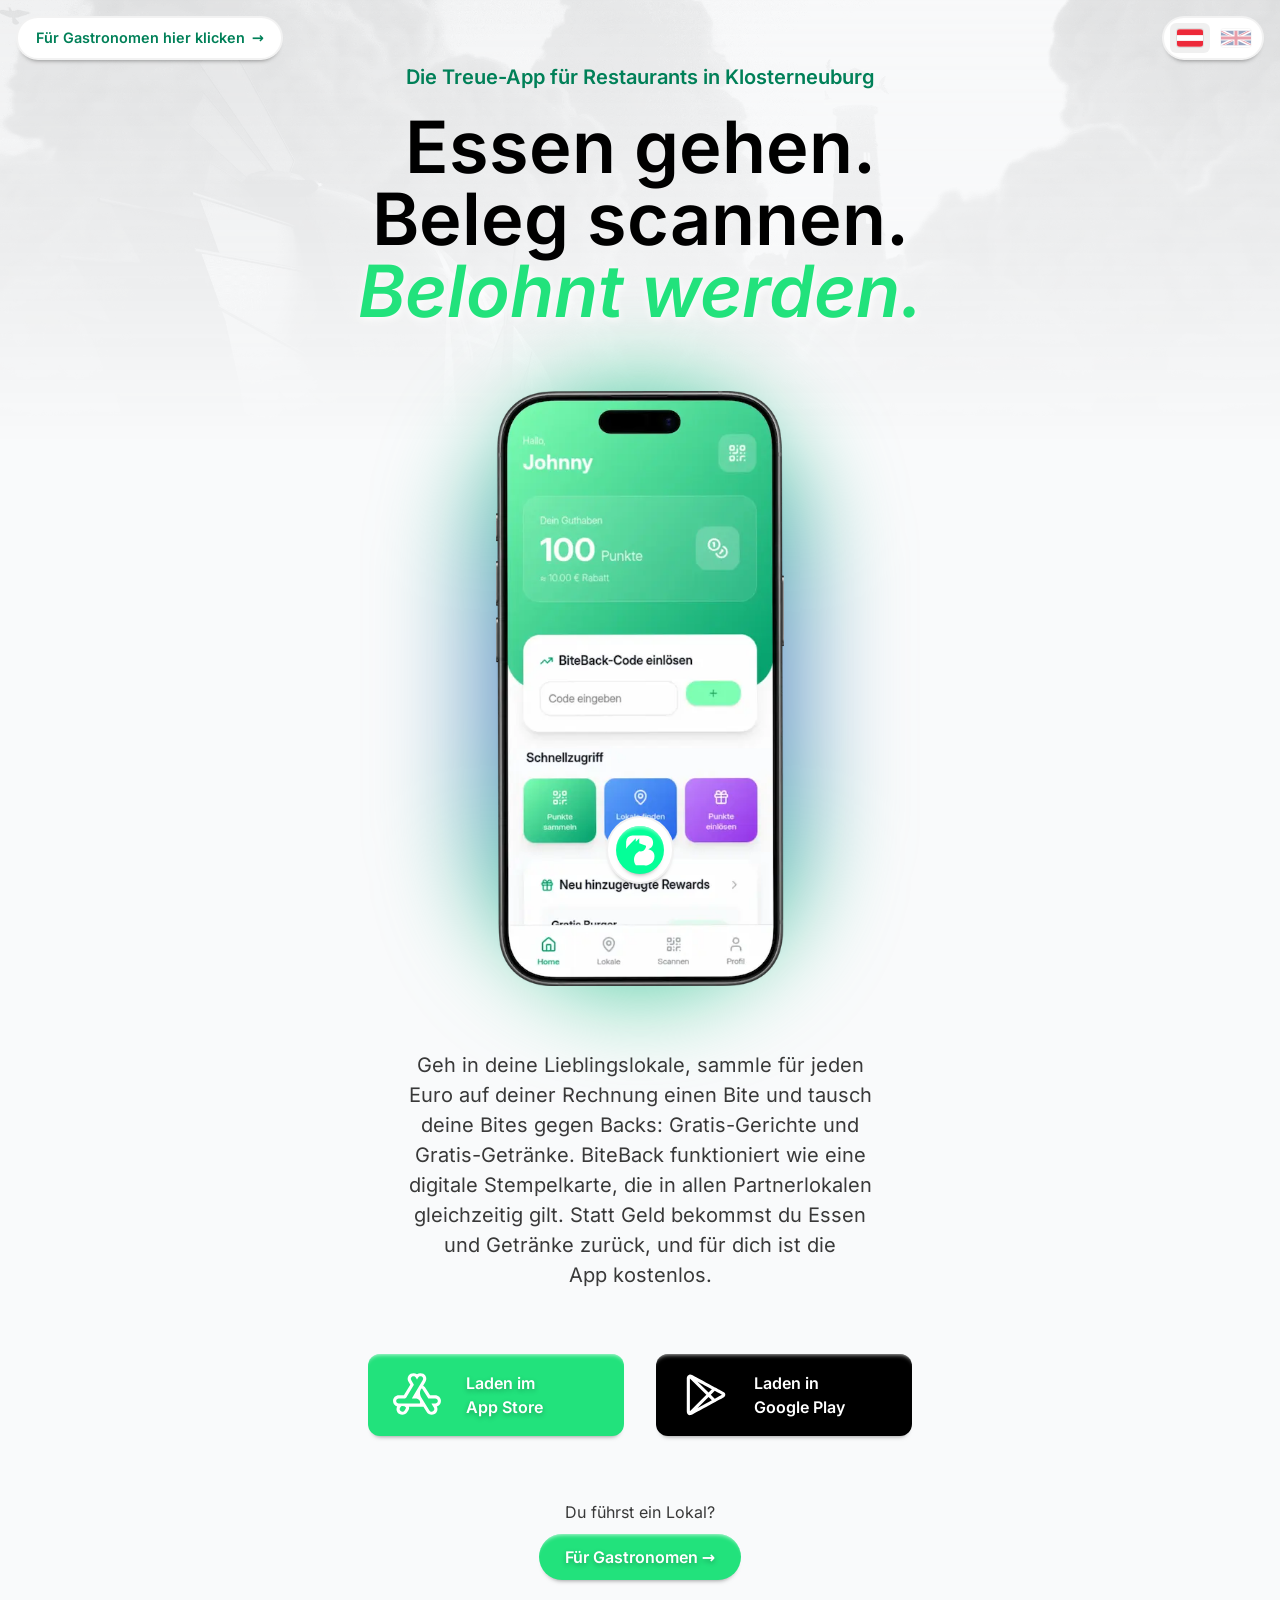
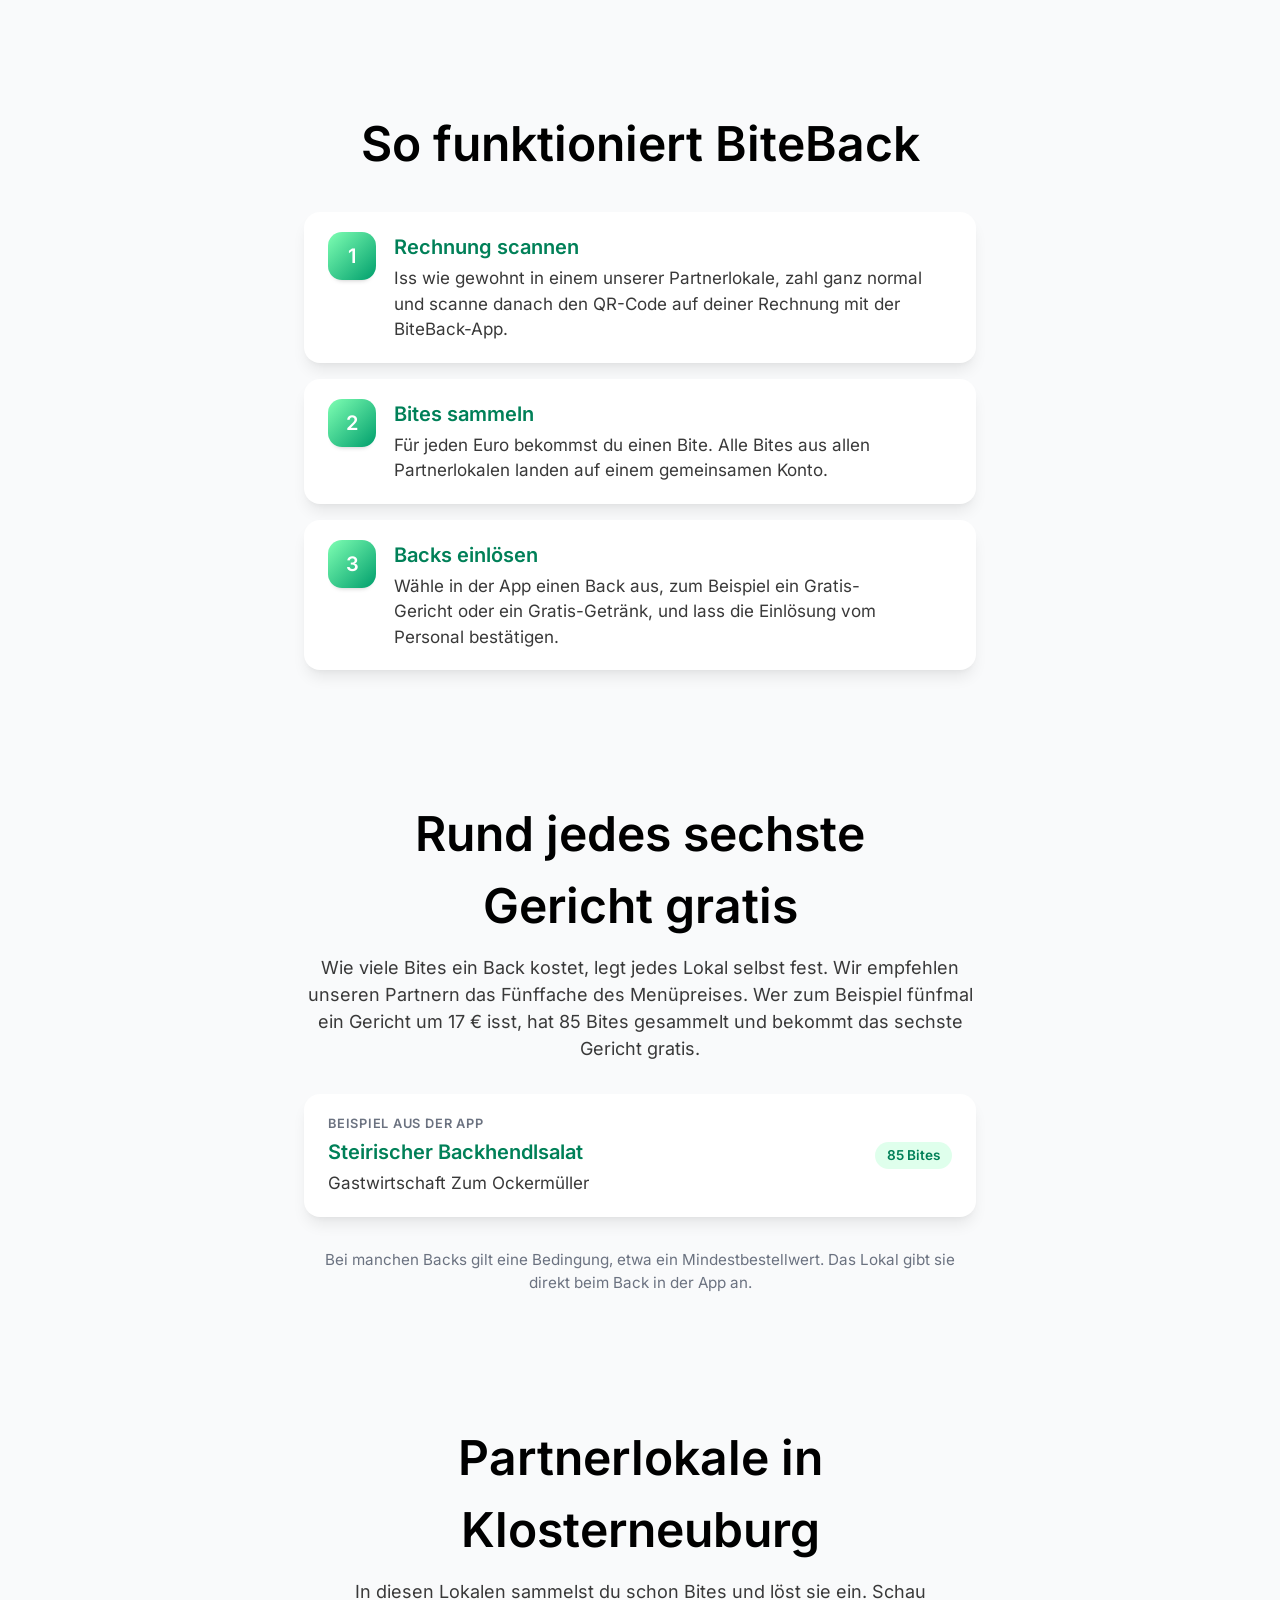
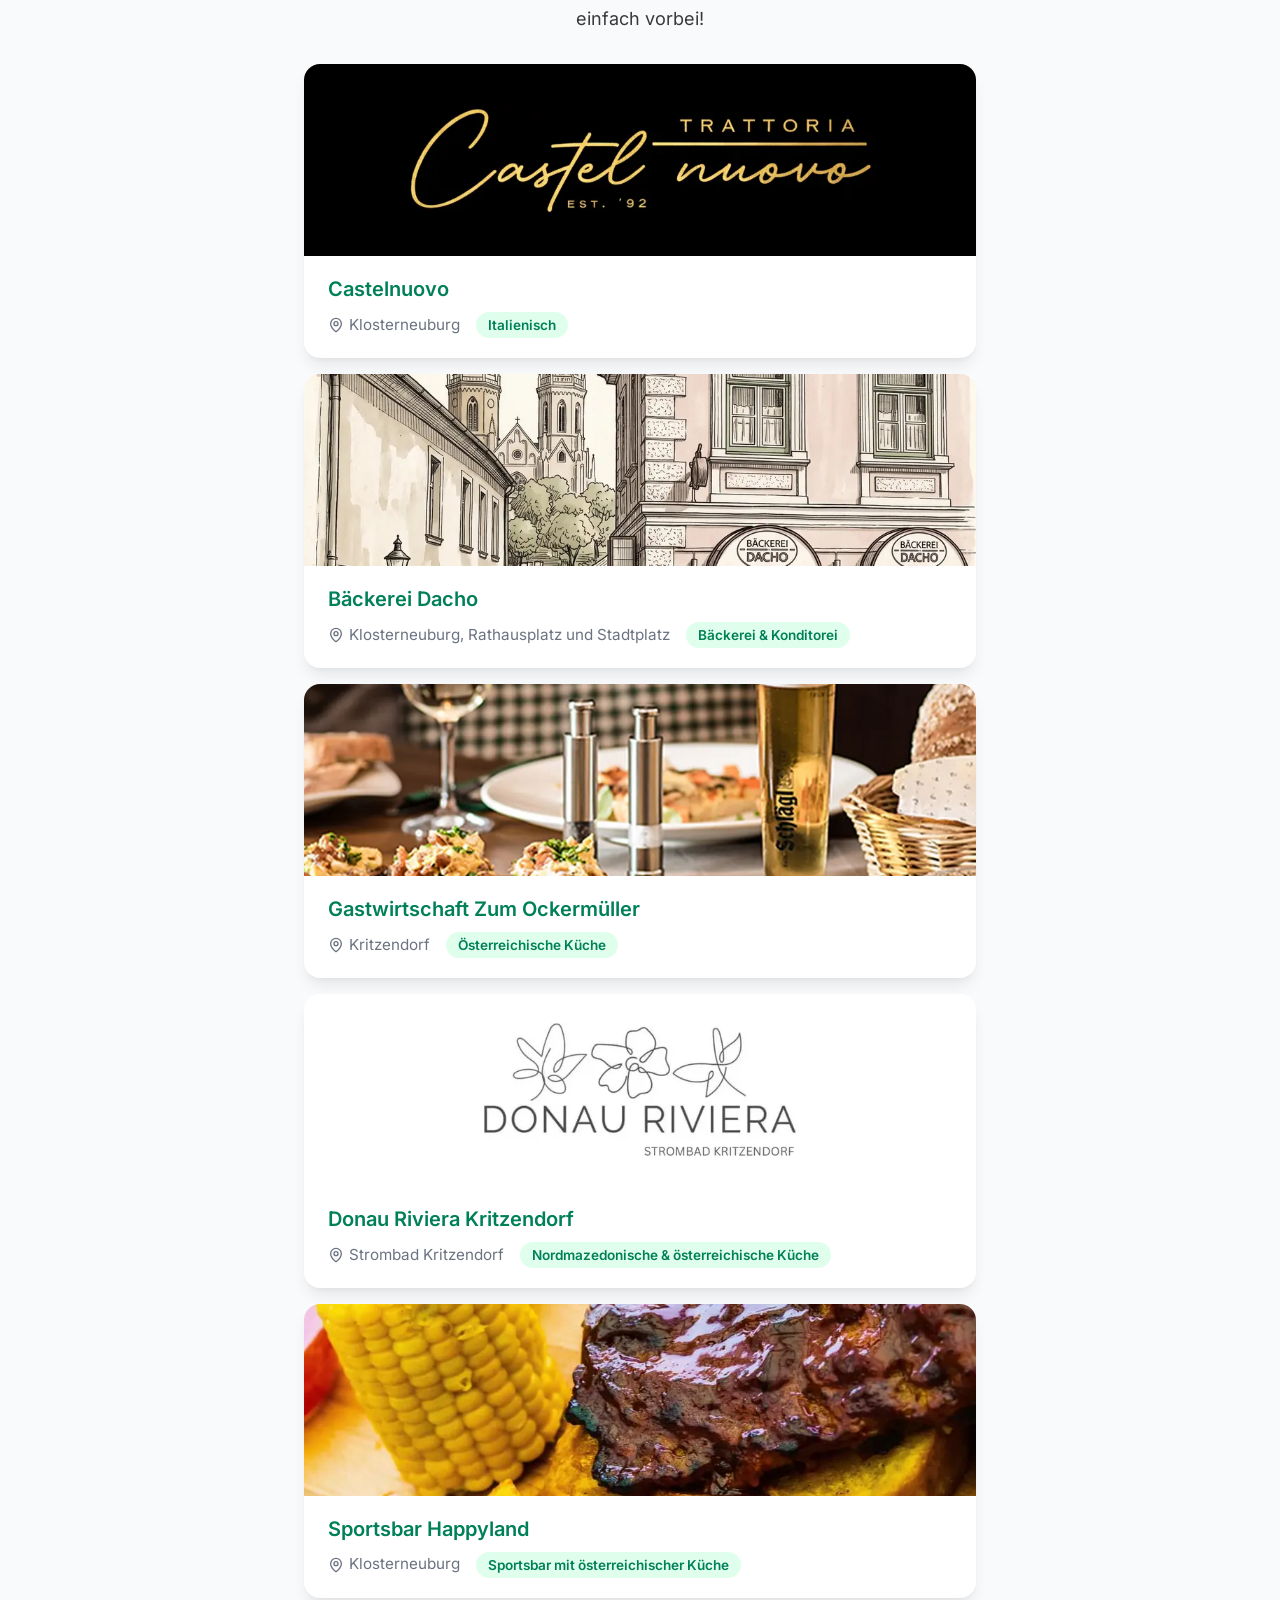
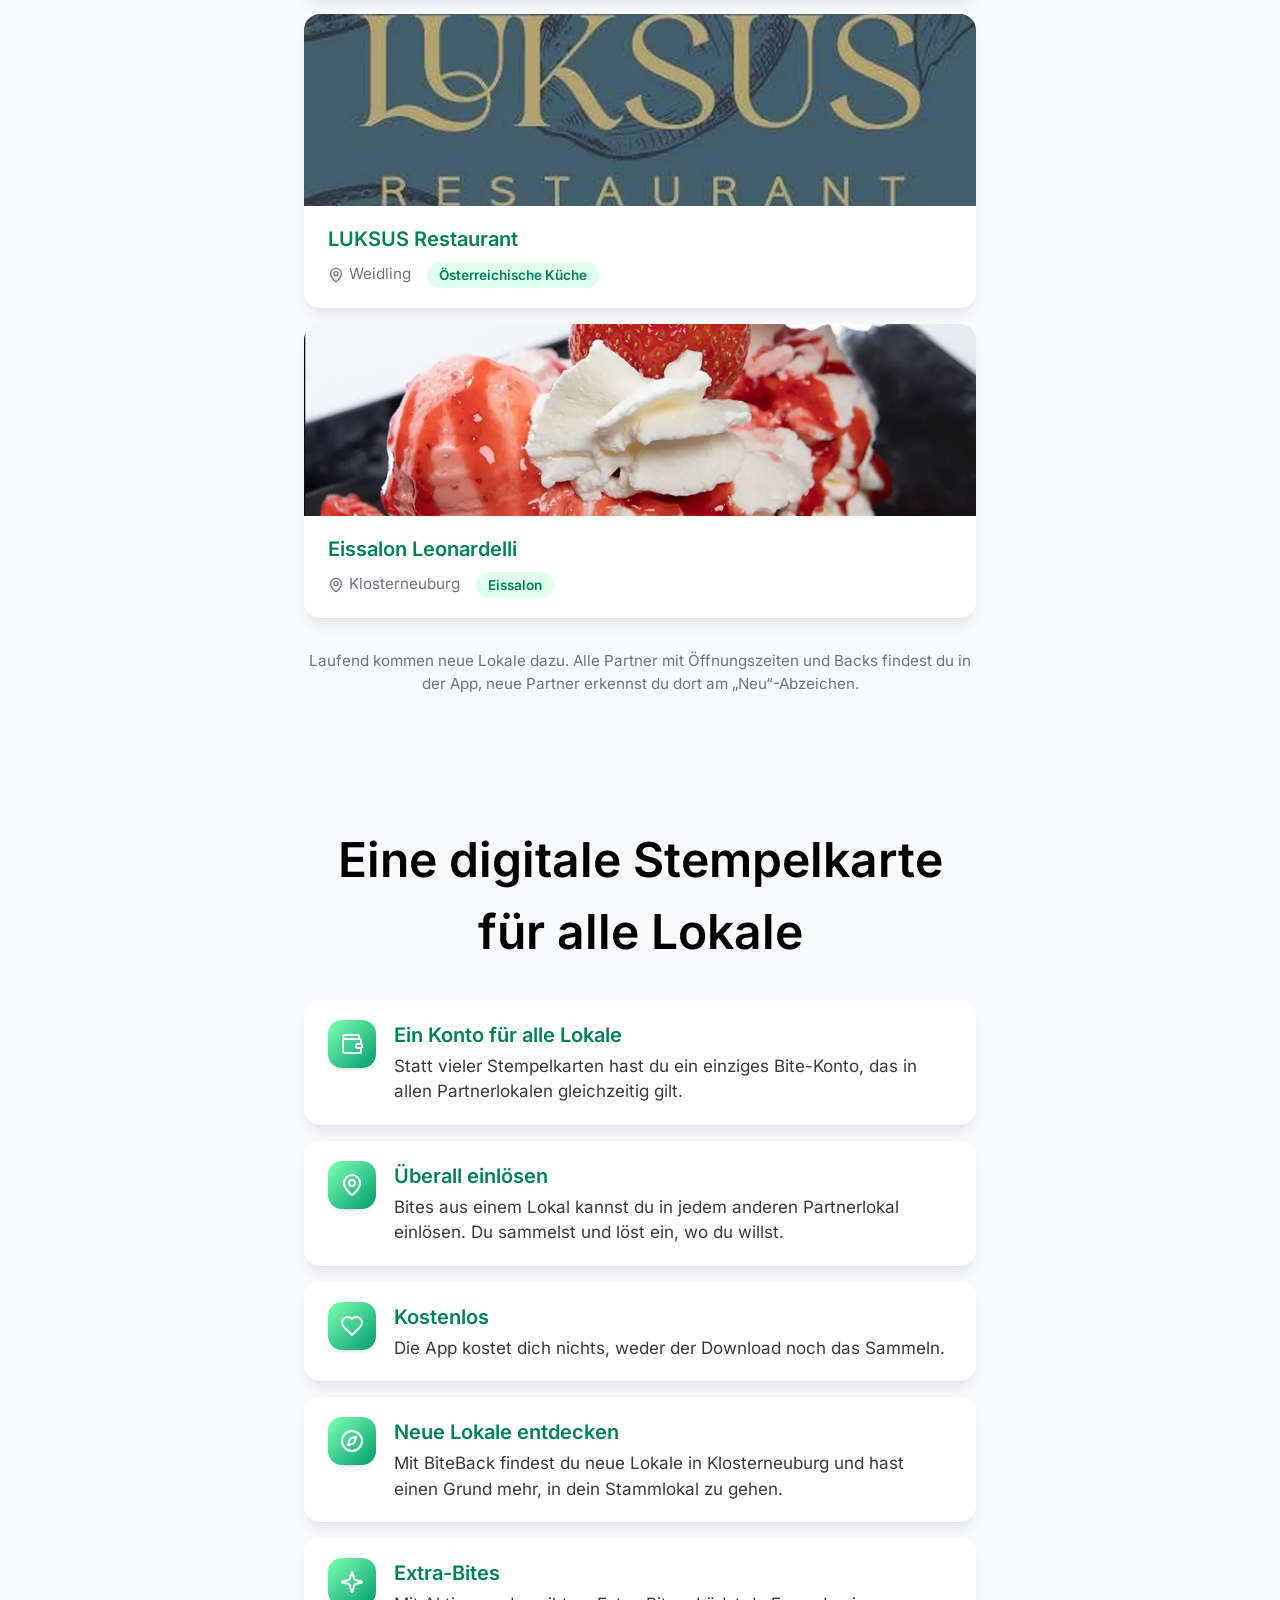
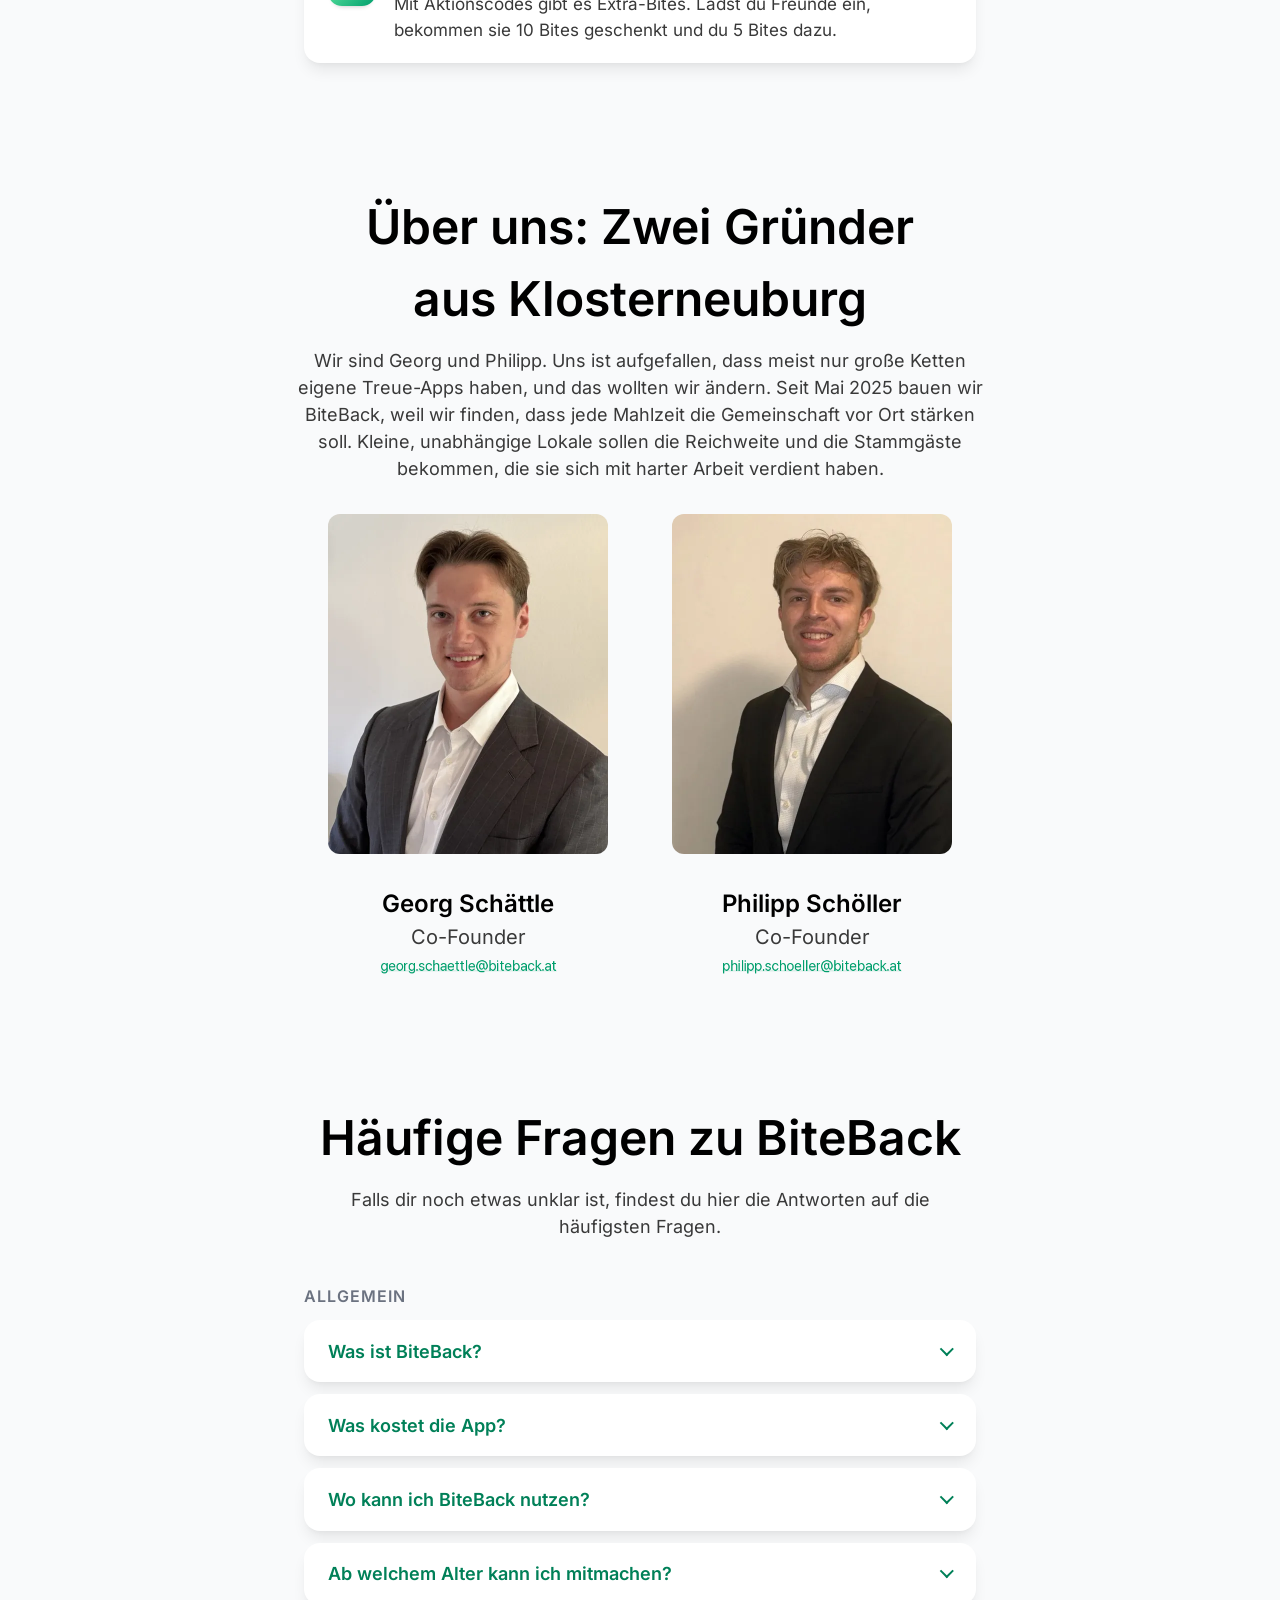
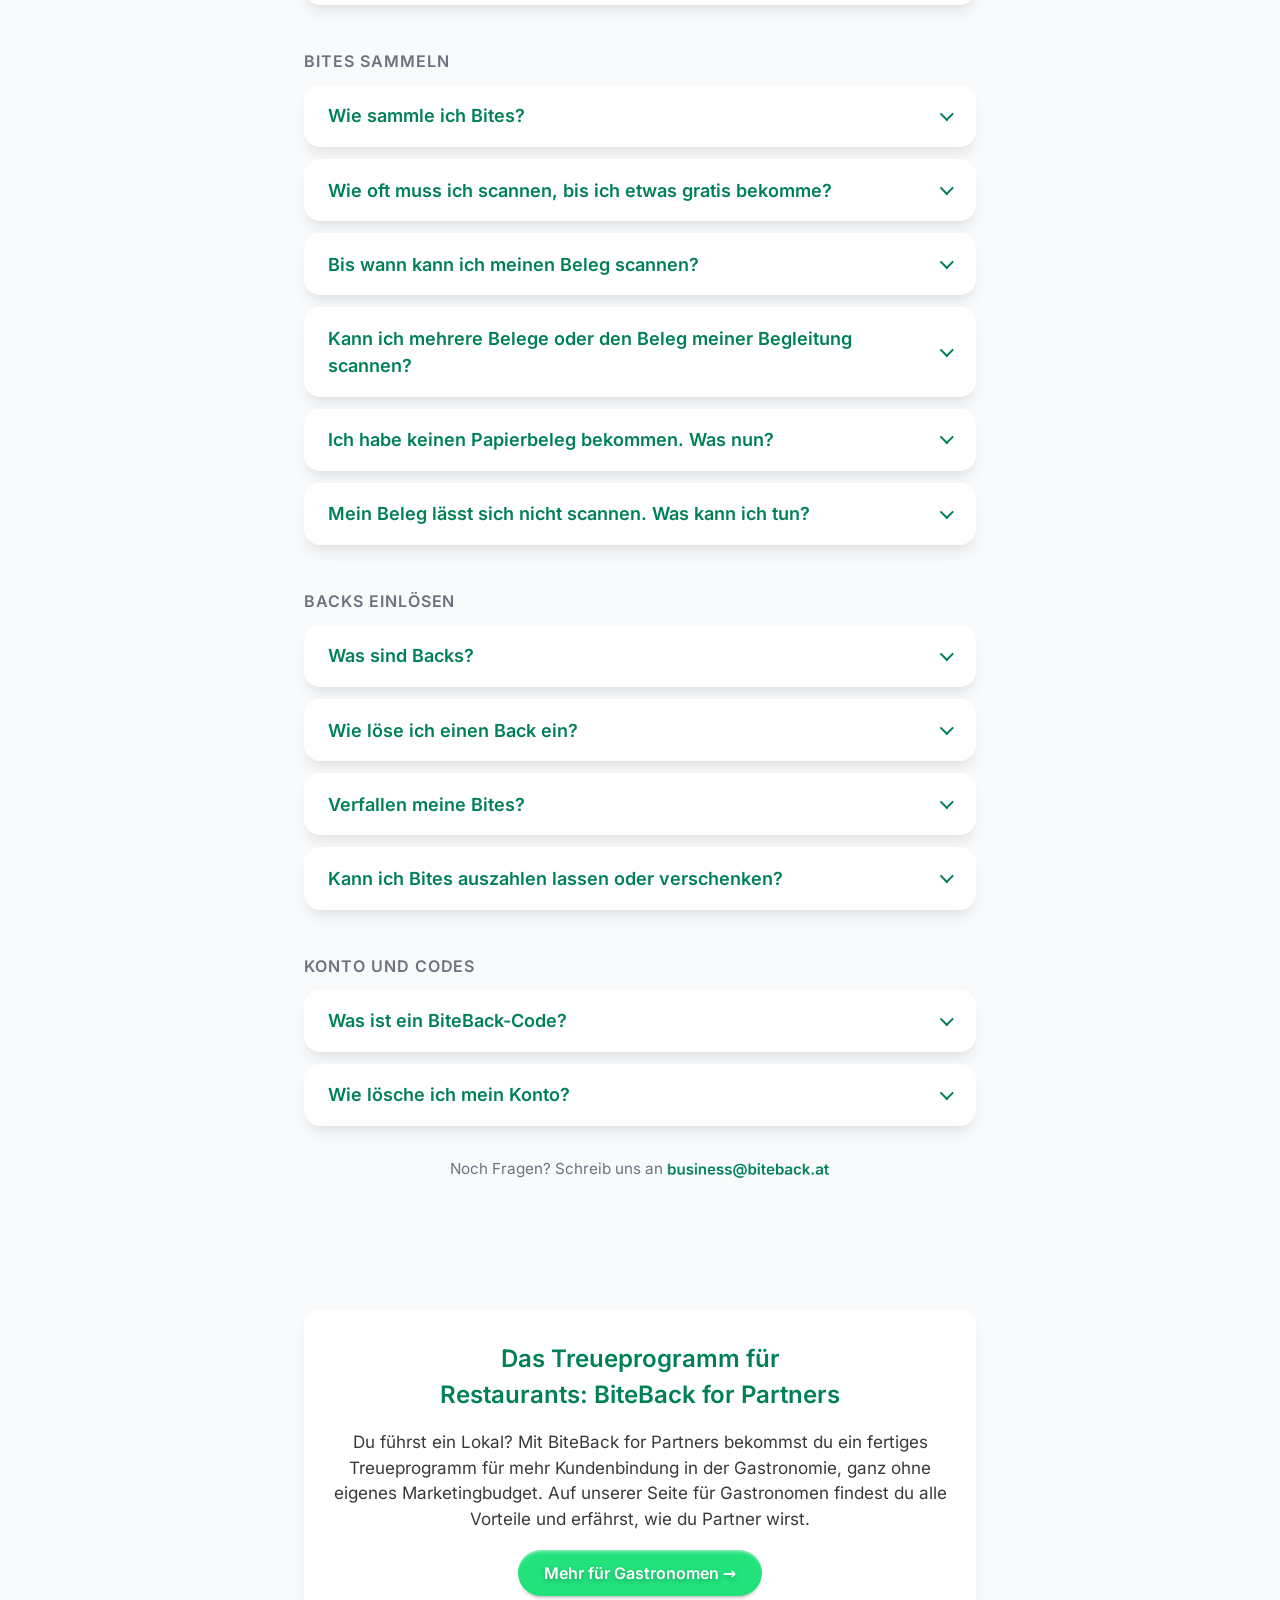
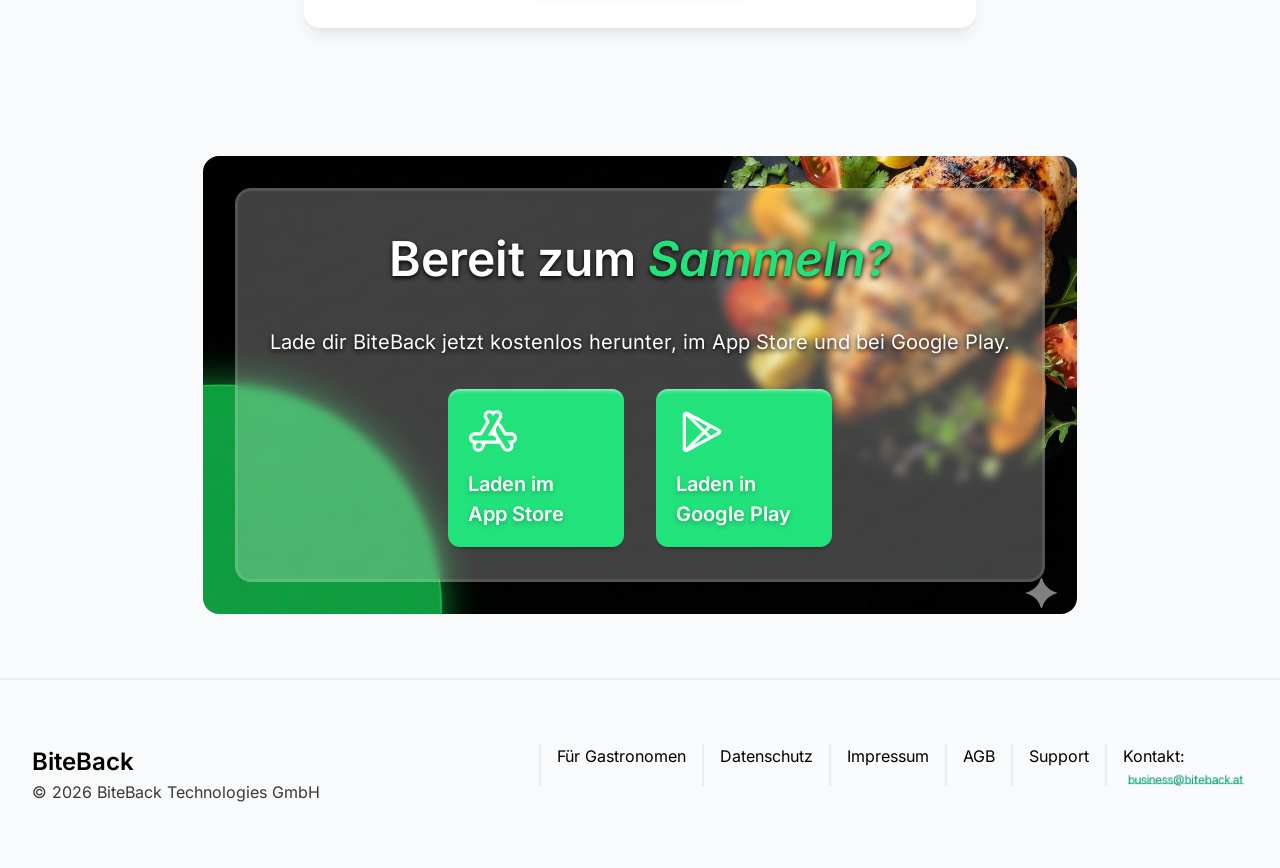
==== index.html @ cd2175a6 "Versionsnummer an CSS/JS, damit nach Updates keine alten Dateien aus dem Cache kommen Co-Authored-By" ====
<!DOCTYPE html>
<html lang="de">

<head>
    <meta charset="UTF-8">
    <meta name="viewport" content="width=device-width, initial-scale=1.0">
    <meta name="description"
        content="Beleg scannen, Bites sammeln, Gratis-Gerichte holen: BiteBack ist die kostenlose Treue-App für Restaurants, Cafés und Bäckereien in Klosterneuburg.">
    <title>BiteBack: Die Treue-App für Restaurants in Klosterneuburg</title>
    <link rel="canonical" href="https://biteback.at/">

    <!-- Vorschau beim Teilen (WhatsApp, Instagram, LinkedIn, iMessage …) -->
    <meta property="og:type" content="website">
    <meta property="og:site_name" content="BiteBack">
    <meta property="og:locale" content="de_AT">
    <meta property="og:url" content="https://biteback.at/">
    <meta property="og:title" content="BiteBack: Die Treue-App für Restaurants in Klosterneuburg">
    <meta property="og:description" content="Beleg scannen, Bites sammeln, Gratis-Gerichte holen: BiteBack ist die kostenlose Treue-App für Restaurants, Cafés und Bäckereien in Klosterneuburg.">
    <meta property="og:image" content="https://biteback.at/assets/images/og-image.jpg">
    <meta property="og:image:width" content="1200">
    <meta property="og:image:height" content="630">
    <meta property="og:image:alt" content="BiteBack – Essen gehen. Beleg scannen. Belohnt werden.">
    <meta name="twitter:card" content="summary_large_image">
    <meta name="twitter:title" content="BiteBack: Die Treue-App für Restaurants in Klosterneuburg">
    <meta name="twitter:description" content="Beleg scannen, Bites sammeln, Gratis-Gerichte holen: BiteBack ist die kostenlose Treue-App für Restaurants, Cafés und Bäckereien in Klosterneuburg.">
    <meta name="twitter:image" content="https://biteback.at/assets/images/og-image.jpg">

    <!-- Strukturierte Daten für Google (Firma + Apps) -->
    <script type="application/ld+json">
    {
        "@context": "https://schema.org",
        "@graph": [
            {
                "@type": "Organization",
                "@id": "https://biteback.at/#organization",
                "name": "BiteBack",
                "legalName": "BiteBack Technologies GmbH",
                "url": "https://biteback.at/",
                "logo": "https://biteback.at/assets/images/favicon-512.png",
                "sameAs": ["https://www.instagram.com/biteback.at/"],
                "vatID": "ATU83620636",
                "address": {
                    "@type": "PostalAddress",
                    "streetAddress": "Schladgasse 2",
                    "postalCode": "3400",
                    "addressLocality": "Klosterneuburg",
                    "addressCountry": "AT"
                },
                "founder": [
                    { "@type": "Person", "name": "Georg Schättle" },
                    { "@type": "Person", "name": "Philipp Schöller" }
                ]
            },
            {
                "@type": "WebSite",
                "@id": "https://biteback.at/#website",
                "url": "https://biteback.at/",
                "name": "BiteBack",
                "inLanguage": "de-AT",
                "publisher": { "@id": "https://biteback.at/#organization" }
            },
            {
                "@type": "MobileApplication",
                "name": "BiteBack",
                "description": "Treue-App für Gäste: Beleg scannen, Bites sammeln und in Partner-Restaurants einlösen.",
                "operatingSystem": "iOS, Android",
                "applicationCategory": "LifestyleApplication",
                "offers": { "@type": "Offer", "price": "0", "priceCurrency": "EUR" },
                "installUrl": [
                    "https://apps.apple.com/at/app/biteback/id6777159125",
                    "https://play.google.com/store/apps/details?id=at.biteback.app"
                ],
                "publisher": { "@id": "https://biteback.at/#organization" }
            },
            {
                "@type": "MobileApplication",
                "name": "BiteBack for Partners",
                "description": "App für Gastronomen: Treueprogramm verwalten, Backs anlegen und Einlösungen auswerten.",
                "operatingSystem": "iOS, Android",
                "applicationCategory": "BusinessApplication",
                "installUrl": [
                    "https://apps.apple.com/at/app/biteback-for-partners/id6777164831",
                    "https://play.google.com/store/apps/details?id=at.biteback.partner"
                ],
                "publisher": { "@id": "https://biteback.at/#organization" }
            }
        ]
    }
    </script>

<script type="application/ld+json">
{
 "@context": "https://schema.org",
 "@type": "FAQPage",
 "mainEntity": [
  {
   "@type": "Question",
   "name": "Was ist BiteBack?",
   "acceptedAnswer": {
    "@type": "Answer",
    "text": "BiteBack ist die Treue-App für Restaurants in Klosterneuburg. Für jeden Euro auf deiner Rechnung sammelst du einen Bite und tauschst deine Bites in unseren Partnerlokalen gegen Gratis-Gerichte und Gratis-Getränke."
   }
  },
  {
   "@type": "Question",
   "name": "Was kostet die App?",
   "acceptedAnswer": {
    "@type": "Answer",
    "text": "Nichts. BiteBack ist für Gäste komplett kostenlos."
   }
  },
  {
   "@type": "Question",
   "name": "Wo kann ich BiteBack nutzen?",
   "acceptedAnswer": {
    "@type": "Answer",
    "text": "In allen unseren Partnerlokalen in Klosterneuburg. In jedem davon kannst du Bites sammeln und einlösen, egal wo du sie gesammelt hast."
   }
  },
  {
   "@type": "Question",
   "name": "Ab welchem Alter kann ich mitmachen?",
   "acceptedAnswer": {
    "@type": "Answer",
    "text": "Ab 14 Jahren kannst du dich selbst registrieren. Für Kinder ab 7 Jahren legen die Eltern das Konto an."
   }
  },
  {
   "@type": "Question",
   "name": "Wie sammle ich Bites?",
   "acceptedAnswer": {
    "@type": "Answer",
    "text": "Nachdem du in einem Partnerlokal gegessen und bezahlt hast, scannst du den QR-Code auf deiner Rechnung mit der BiteBack-App. Für jeden vollen Euro bekommst du einen Bite. Trinkgeld zählt nicht dazu, weil es nicht auf dem Beleg steht."
   }
  },
  {
   "@type": "Question",
   "name": "Wie oft muss ich scannen, bis ich etwas gratis bekomme?",
   "acceptedAnswer": {
    "@type": "Answer",
    "text": "Wie viele Bites ein Back kostet, legt jedes Lokal selbst fest. Mit unserer Empfehlung ist rund jedes sechste Gericht gratis: Isst du fünfmal ein Gericht um 17 €, hast du 85 Bites und bekommst das sechste gratis."
   }
  },
  {
   "@type": "Question",
   "name": "Bis wann kann ich meinen Beleg scannen?",
   "acceptedAnswer": {
    "@type": "Answer",
    "text": "Bis zu 14 Tage nach dem Bezahlen. Am einfachsten scannst du ihn gleich am Tisch."
   }
  },
  {
   "@type": "Question",
   "name": "Kann ich mehrere Belege oder den Beleg meiner Begleitung scannen?",
   "acceptedAnswer": {
    "@type": "Answer",
    "text": "Jeder Beleg zählt nur einmal, und pro Lokal kannst du alle drei Stunden einen Beleg scannen. Zahlt ihr getrennt, scannt jeder seinen eigenen Beleg in seiner App."
   }
  },
  {
   "@type": "Question",
   "name": "Ich habe keinen Papierbeleg bekommen. Was nun?",
   "acceptedAnswer": {
    "@type": "Answer",
    "text": "Seit 1. Oktober 2026 dürfen Lokale den Beleg auch digital anbieten, zum Beispiel über einen QR-Code oder einen Link. Öffne den digitalen Beleg und scanne den QR-Code darauf. Einen Papierbeleg kannst du jederzeit verlangen."
   }
  },
  {
   "@type": "Question",
   "name": "Mein Beleg lässt sich nicht scannen. Was kann ich tun?",
   "acceptedAnswer": {
    "@type": "Answer",
    "text": "Tippe in der App auf „Beleg lässt sich nicht scannen?“ und schick uns ein Foto vom Beleg. Wir prüfen ihn und schreiben dir die Bites gut, meist innerhalb von 24 Stunden."
   }
  },
  {
   "@type": "Question",
   "name": "Was sind Backs?",
   "acceptedAnswer": {
    "@type": "Answer",
    "text": "Backs sind die Belohnungen in der App: Gerichte und Getränke, die du gegen Bites eintauschst. Jedes Lokal legt seine Backs selbst fest. Manche gelten nur zu bestimmten Zeiten oder mit einer Bedingung wie einem Mindestbestellwert, das steht direkt beim Back in der App."
   }
  },
  {
   "@type": "Question",
   "name": "Wie löse ich einen Back ein?",
   "acceptedAnswer": {
    "@type": "Answer",
    "text": "Sag beim Bestellen Bescheid, dass du einen Back einlösen möchtest, und wähle ihn in der App aus. Das Personal bestätigt die Einlösung mit dem PIN des Lokals."
   }
  },
  {
   "@type": "Question",
   "name": "Verfallen meine Bites?",
   "acceptedAnswer": {
    "@type": "Answer",
    "text": "Solange du BiteBack nutzt, nicht. Erst wenn du 12 Monate lang weder Bites sammelst noch einlöst, verfallen sie."
   }
  },
  {
   "@type": "Question",
   "name": "Kann ich Bites auszahlen lassen oder verschenken?",
   "acceptedAnswer": {
    "@type": "Answer",
    "text": "Nein. Bites haben keinen Geldwert und gelten nur für dein eigenes Konto."
   }
  },
  {
   "@type": "Question",
   "name": "Was ist ein BiteBack-Code?",
   "acceptedAnswer": {
    "@type": "Answer",
    "text": "Mit Codes bekommst du Extra-Bites. Du hast einen persönlichen Einladungscode: Gibt ihn jemand in der App ein, bekommt die neue Person 10 Bites und du 5 Bites. Dazu kommen Aktionscodes zu besonderen Anlässen. Zum Einlösen von Codes bestätigst du einmalig deine Handynummer."
   }
  },
  {
   "@type": "Question",
   "name": "Wie lösche ich mein Konto?",
   "acceptedAnswer": {
    "@type": "Answer",
    "text": "Jederzeit direkt in der App unter Profil."
   }
  }
 ]
}
</script>

    <link rel="icon" type="image/svg+xml" href="./assets/vectors/logo.svg">
    <link rel="icon" type="image/png" sizes="32x32" href="./assets/images/favicon-32x32.png">
    <link rel="icon" type="image/png" sizes="16x16" href="./assets/images/favicon-16x16.png">
    <link rel="apple-touch-icon" sizes="180x180" href="./assets/images/apple-touch-icon.png">

    <link href="./assets/fonts/inter-v20-latin-regular.woff2" type="font/woff2" rel="preload" as="font" crossorigin>
    <link href="./assets/fonts/inter-v20-latin-600.woff2" type="font/woff2" rel="preload" as="font" crossorigin>
    <link href="./assets/fonts/inter-v20-latin-600italic.woff2" type="font/woff2" rel="preload" as="font" crossorigin>

    <link rel="stylesheet" href="./style.css?v=20261022b">

    <script src="./app.js?v=20261022b" defer></script>
    <script src="./contact.js?v=20261022b" defer></script>

</head>

<body>
    <div class="top-bar">
    <a href="./gastronomen" class="gastro-corner" data-i18n="gastro_corner">Für Gastronomen<span class="gc-long"> hier klicken</span><span class="gc-arrow" aria-hidden="true">→</span></a>
    <div class="lang-switch" role="group" aria-label="Sprache / Language">
        <button type="button" class="lang-btn" data-lang="de" aria-label="Deutsch">
            <svg viewBox="0 0 9 6" width="26" height="18" aria-hidden="true">
                <rect width="9" height="6" fill="#ED2939" />
                <rect y="2" width="9" height="2" fill="#fff" />
            </svg>
        </button>
        <button type="button" class="lang-btn" data-lang="en" aria-label="English">
            <svg viewBox="0 0 60 30" width="30" height="18" aria-hidden="true">
                <clipPath id="uk-s">
                    <path d="M0,0 v30 h60 v-30 z" />
                </clipPath>
                <clipPath id="uk-t">
                    <path d="M30,15 h30 v15 z v15 h-30 z h-30 v-15 z v-15 h30 z" />
                </clipPath>
                <g clip-path="url(#uk-s)">
                    <path d="M0,0 v30 h60 v-30 z" fill="#012169" />
                    <path d="M0,0 L60,30 M60,0 L0,30" stroke="#fff" stroke-width="6" />
                    <path d="M0,0 L60,30 M60,0 L0,30" clip-path="url(#uk-t)" stroke="#C8102E" stroke-width="4" />
                    <path d="M30,0 v30 M0,15 h60" stroke="#fff" stroke-width="10" />
                    <path d="M30,0 v30 M0,15 h60" stroke="#C8102E" stroke-width="6" />
                </g>
            </svg>
        </button>
    </div>
    </div>

    <svg width="0" height="0" style="position:absolute" aria-hidden="true"><symbol id="i-wallet" viewBox="0 0 24 24"><path d="M19 7V4a1 1 0 0 0-1-1H5a2 2 0 0 0 0 4h15a1 1 0 0 1 1 1v4h-3a2 2 0 0 0 0 4h3a1 1 0 0 0 1-1v-2a1 1 0 0 0-1-1"/><path d="M3 5v14a2 2 0 0 0 2 2h15a1 1 0 0 0 1-1v-4"/></symbol><symbol id="i-pin" viewBox="0 0 24 24"><path d="M20 10c0 4.993-5.539 10.193-7.399 11.799a1 1 0 0 1-1.202 0C9.539 20.193 4 14.993 4 10a8 8 0 0 1 16 0"/><circle cx="12" cy="10" r="3"/></symbol><symbol id="i-heart" viewBox="0 0 24 24"><path d="M19 14c1.49-1.46 3-3.21 3-5.5A5.5 5.5 0 0 0 16.5 3c-1.76 0-3 .5-4.5 2-1.5-1.5-2.74-2-4.5-2A5.5 5.5 0 0 0 2 8.5c0 2.3 1.5 4.05 3 5.5l7 7Z"/></symbol><symbol id="i-compass" viewBox="0 0 24 24"><circle cx="12" cy="12" r="10"/><path d="m16.24 7.76-1.804 5.411a2 2 0 0 1-1.265 1.265L7.76 16.24l1.804-5.411a2 2 0 0 1 1.265-1.265z"/></symbol><symbol id="i-sparkles" viewBox="0 0 24 24"><path d="M9.937 15.5A2 2 0 0 0 8.5 14.063l-6.135-1.582a.5.5 0 0 1 0-.962L8.5 9.936A2 2 0 0 0 9.937 8.5l1.582-6.135a.5.5 0 0 1 .963 0L14.063 8.5A2 2 0 0 0 15.5 9.937l6.135 1.581a.5.5 0 0 1 0 .964L15.5 14.063a2 2 0 0 0-1.437 1.437l-1.582 6.135a.5.5 0 0 1-.963 0z"/></symbol></svg>
    <nav>
        <img src="./assets/vectors/logo.svg" alt="BiteBack Logo" class="logo" height="48px" width="48px">
        <div class="nav-buttons container">
            <a href="https://www.instagram.com/biteback.at/" class="social-button" target="_blank" rel="noopener"
                aria-label="BiteBack auf Instagram" style="display:inline-flex;">
                <img src="./assets/vectors/instagram.svg" id="instagram" alt="" width="25" height="25">
            </a>
            <a id="nav-cta-button" class="nav-buttons link-button" href="https://apps.apple.com/app/id6777159125"
                target="_blank" rel="noopener" data-i18n="nav_cta">Jetzt herunterladen</a>
        </div>
    </nav>
    <main>
        <div class="hero section">
            <img src="./assets/images/hero_bg_image.webp" srcset="./assets/images/hero_bg_image_mobile.webp 800w,
                    ./assets/images/hero_bg_image.webp 2400w" sizes="100vw" id="hero-bg-img"
                alt="" width="2400" height="1500" decoding="async">
            <h1><span class="hero-eyebrow" data-i18n="hero_eyebrow">Die Treue-App für Restaurants in Klosterneuburg</span><span data-i18n="hero_title">Essen gehen.<br>Beleg scannen.<br><span class="highlight">Belohnt werden.</span></span></h1>
            <div class="iphone container float">
                <img src="./assets/images/iphone_mockup.webp" srcset="./assets/images/iphone_mockup_mobile_s.webp 400w,
                        ./assets/images/iphone_mockup_mobile_m.webp 700w,
                        ./assets/images/iphone_mockup.webp 1040w" sizes="(max-width: 600px) 90vw, 320px"
                    id="iphone-mockup" alt="BiteBack-App auf einem iPhone" width="320" height="661"
                    fetchpriority="high">
                <div class="background-gradient"></div>
            </div>
            <p class="app-description" data-i18n="hero_desc">Geh in deine Lieblingslokale, sammle für jeden Euro auf deiner Rechnung einen Bite und tausch deine Bites gegen Backs: Gratis-Gerichte und Gratis-Getränke. BiteBack funktioniert wie eine digitale Stempelkarte, die in allen Partnerlokalen gleichzeitig gilt. Statt Geld bekommst du Essen und Getränke zurück, und für dich ist die App kostenlos.</p>
            <div class="download-buttons container">
                <a id="app-store-download-button" class="link-button"
                    href="https://apps.apple.com/at/app/biteback/id6777159125" target="_blank" rel="noopener">
                    <img src="./assets/vectors/app_store.svg" alt="Im App Store laden" width="50" height="50">
                    <p data-i18n="dl_appstore">Laden im<br>App Store</p>
                </a>
                <a id="google-play-download-button" class="link-button"
                    href="https://play.google.com/store/apps/details?id=at.biteback.app" target="_blank" rel="noopener">
                    <img src="./assets/vectors/google_play.svg" alt="Bei Google Play laden" width="50" height="50">
                    <p data-i18n="dl_googleplay">Laden in<br>Google Play</p>
                </a>
            </div>
            <div class="center">
                <p class="b2b-desc" data-i18n="b2b" style="margin-bottom:10px;">Du führst ein Lokal?</p>
                <a href="./gastronomen" class="pill-button" data-i18n="b2b_btn">Für Gastronomen →</a>
            </div>
        </div>

        <section class="content section" id="so-funktionierts">
            <div class="section-head"><h2 data-i18n="how_title">So funktioniert BiteBack</h2></div>
            <div class="tiles">
                <div class="tile"><div class="tile-badge">1</div><div class="tile-text"><h3 data-i18n="how1_t">Rechnung scannen</h3><p data-i18n="how1_d">Iss wie gewohnt in einem unserer Partnerlokale, zahl ganz normal und scanne danach den QR-Code auf deiner Rechnung mit der BiteBack-App.</p></div></div>
                <div class="tile"><div class="tile-badge">2</div><div class="tile-text"><h3 data-i18n="how2_t">Bites sammeln</h3><p data-i18n="how2_d">Für jeden Euro bekommst du einen Bite. Alle Bites aus allen Partnerlokalen landen auf einem gemeinsamen Konto.</p></div></div>
                <div class="tile"><div class="tile-badge">3</div><div class="tile-text"><h3 data-i18n="how3_t">Backs einlösen</h3><p data-i18n="how3_d">Wähle in der App einen Back aus, zum Beispiel ein Gratis-Gericht oder ein Gratis-Getränk, und lass die Einlösung vom Personal bestätigen.</p></div></div>
            </div>
        </section>

        <section class="content section" id="gratis">
            <div class="section-head">
                <h2 data-i18n="free_title">Rund jedes sechste Gericht gratis</h2>
                <p data-i18n="free_desc">Wie viele Bites ein Back kostet, legt jedes Lokal selbst fest. Wir empfehlen unseren Partnern das Fünffache des Menüpreises. Wer zum Beispiel fünfmal ein Gericht um 17 € isst, hat 85 Bites gesammelt und bekommt das sechste Gericht gratis.</p>
            </div>
            <div class="tiles">
                <div class="tile back-example">
                    <div class="tile-text">
                        <p class="label" data-i18n="free_label">Beispiel aus der App</p>
                        <h3>Steirischer Backhendlsalat</h3>
                        <p>Gastwirtschaft Zum Ockermüller</p>
                    </div>
                    <span class="pill">85 Bites</span>
                </div>
            </div>
            <p class="small-note" data-i18n="free_note">Bei manchen Backs gilt eine Bedingung, etwa ein Mindestbestellwert. Das Lokal gibt sie direkt beim Back in der App an.</p>
        </section>

        <section class="content section" id="partnerlokale">
            <div class="section-head">
                <h2 data-i18n="partners_title">Partnerlokale in Klosterneuburg</h2>
                <p data-i18n="partners_sub">In diesen Lokalen sammelst du schon Bites und löst sie ein. Schau einfach vorbei!</p>
            </div>
            <div class="tiles">
                <article class="tile restaurant-tile"><img src="./assets/images/partner/castelnuovo.webp" alt="Castelnuovo" width="960" height="400" loading="lazy" decoding="async"><div class="tile-body"><h3>Castelnuovo</h3><div class="tile-meta"><span class="place"><svg aria-hidden="true"><use href="#i-pin"/></svg>Klosterneuburg</span><span class="pill" data-i18n="cat_italian">Italienisch</span></div></div></article><article class="tile restaurant-tile"><img src="./assets/images/partner/dacho-stadtplatz.webp" alt="Bäckerei Dacho" width="960" height="400" loading="lazy" decoding="async"><div class="tile-body"><h3>Bäckerei Dacho</h3><div class="tile-meta"><span class="place"><svg aria-hidden="true"><use href="#i-pin"/></svg>Klosterneuburg, Rathausplatz und Stadtplatz</span><span class="pill" data-i18n="cat_bakery">Bäckerei &amp; Konditorei</span></div></div></article><article class="tile restaurant-tile"><img src="./assets/images/partner/ockermueller.webp" alt="Gastwirtschaft Zum Ockermüller" width="960" height="400" loading="lazy" decoding="async"><div class="tile-body"><h3>Gastwirtschaft Zum Ockermüller</h3><div class="tile-meta"><span class="place"><svg aria-hidden="true"><use href="#i-pin"/></svg>Kritzendorf</span><span class="pill" data-i18n="cat_austrian">Österreichische Küche</span></div></div></article><article class="tile restaurant-tile"><img src="./assets/images/partner/donau-riviera.webp" alt="Donau Riviera Kritzendorf" width="960" height="400" loading="lazy" decoding="async"><div class="tile-body"><h3>Donau Riviera Kritzendorf</h3><div class="tile-meta"><span class="place"><svg aria-hidden="true"><use href="#i-pin"/></svg>Strombad Kritzendorf</span><span class="pill" data-i18n="cat_macedonian">Nordmazedonische &amp; österreichische Küche</span></div></div></article><article class="tile restaurant-tile"><img src="./assets/images/partner/happyland.webp" alt="Sportsbar Happyland" width="960" height="400" loading="lazy" decoding="async"><div class="tile-body"><h3>Sportsbar Happyland</h3><div class="tile-meta"><span class="place"><svg aria-hidden="true"><use href="#i-pin"/></svg>Klosterneuburg</span><span class="pill" data-i18n="cat_sportsbar">Sportsbar mit österreichischer Küche</span></div></div></article><article class="tile restaurant-tile"><img src="./assets/images/partner/luksus.webp" alt="LUKSUS Restaurant" width="960" height="400" loading="lazy" decoding="async"><div class="tile-body"><h3>LUKSUS Restaurant</h3><div class="tile-meta"><span class="place"><svg aria-hidden="true"><use href="#i-pin"/></svg>Weidling</span><span class="pill" data-i18n="cat_austrian">Österreichische Küche</span></div></div></article><article class="tile restaurant-tile"><img src="./assets/images/partner/leonardelli.webp" alt="Eissalon Leonardelli" width="960" height="400" loading="lazy" decoding="async"><div class="tile-body"><h3>Eissalon Leonardelli</h3><div class="tile-meta"><span class="place"><svg aria-hidden="true"><use href="#i-pin"/></svg>Klosterneuburg</span><span class="pill" data-i18n="cat_icecream">Eissalon</span></div></div></article>
            </div>
            <p class="small-note" data-i18n="partners_more">Laufend kommen neue Lokale dazu. Alle Partner mit Öffnungszeiten und Backs findest du in der App, neue Partner erkennst du dort am „Neu“-Abzeichen.</p>
        </section>

        <section class="content section" id="vorteile">
            <div class="section-head"><h2 data-i18n="card_title">Eine digitale Stempelkarte für alle Lokale</h2></div>
            <div class="tiles">
                <div class="tile"><div class="tile-badge"><svg aria-hidden="true"><use href="#i-wallet"/></svg></div><div class="tile-text"><h3 data-i18n="card1_t">Ein Konto für alle Lokale</h3><p data-i18n="card1_d">Statt vieler Stempelkarten hast du ein einziges Bite-Konto, das in allen Partnerlokalen gleichzeitig gilt.</p></div></div>
                <div class="tile"><div class="tile-badge"><svg aria-hidden="true"><use href="#i-pin"/></svg></div><div class="tile-text"><h3 data-i18n="card2_t">Überall einlösen</h3><p data-i18n="card2_d">Bites aus einem Lokal kannst du in jedem anderen Partnerlokal einlösen. Du sammelst und löst ein, wo du willst.</p></div></div>
                <div class="tile"><div class="tile-badge"><svg aria-hidden="true"><use href="#i-heart"/></svg></div><div class="tile-text"><h3 data-i18n="card3_t">Kostenlos</h3><p data-i18n="card3_d">Die App kostet dich nichts, weder der Download noch das Sammeln.</p></div></div>
                <div class="tile"><div class="tile-badge"><svg aria-hidden="true"><use href="#i-compass"/></svg></div><div class="tile-text"><h3 data-i18n="card4_t">Neue Lokale entdecken</h3><p data-i18n="card4_d">Mit BiteBack findest du neue Lokale in Klosterneuburg und hast einen Grund mehr, in dein Stammlokal zu gehen.</p></div></div>
                <div class="tile"><div class="tile-badge"><svg aria-hidden="true"><use href="#i-sparkles"/></svg></div><div class="tile-text"><h3 data-i18n="card5_t">Extra-Bites</h3><p data-i18n="card5_d">Mit Aktionscodes gibt es Extra-Bites. Lädst du Freunde ein, bekommen sie 10 Bites geschenkt und du 5 Bites dazu.</p></div></div>
            </div>
        </section>

        <section class="meet section" id="ueber-uns">
            <div class="section-head" style="max-width:44rem;">
                <h2 data-i18n="about_title">Über uns: Zwei Gründer aus Klosterneuburg</h2>
                <p data-i18n="about_text">Wir sind Georg und Philipp. Uns ist aufgefallen, dass meist nur große Ketten eigene Treue-Apps haben, und das wollten wir ändern. Seit Mai 2025 bauen wir BiteBack, weil wir finden, dass jede Mahlzeit die Gemeinschaft vor Ort stärken soll. Kleine, unabhängige Lokale sollen die Reichweite und die Stammgäste bekommen, die sie sich mit harter Arbeit verdient haben.</p>
            </div>
            <div class="avatar container l">
                <div class="persona container">
                    <div style="width:280px;height:340px;overflow:hidden;border-radius:12px;flex-shrink:0;">
                        <img src="./assets/images/georg2_web.webp" alt="Georg Schättle, Co-Founder von BiteBack" width="280" height="340" loading="lazy" decoding="async"
                            style="width:100%;height:100%;object-fit:cover;object-position:center top;">
                    </div>
                    <div>
                        <h3>Georg Schättle</h3>
                        <p>Co-Founder</p>
                        <p><img src="./assets/images/email_georg.png" alt="E-Mail Georg Schättle" style="height:22px;"></p>
                    </div>
                </div>
                <div class="persona container">
                    <div style="width:280px;height:340px;overflow:hidden;border-radius:12px;flex-shrink:0;">
                        <img src="./assets/images/philipp2_web.webp" alt="Philipp Schöller, Co-Founder von BiteBack" width="280" height="340" loading="lazy" decoding="async"
                            style="width:100%;height:100%;object-fit:cover;object-position:center top;">
                    </div>
                    <div>
                        <h3>Philipp Schöller</h3>
                        <p>Co-Founder</p>
                        <p><img src="./assets/images/email_philipp.png" alt="E-Mail Philipp Schöller" style="height:22px;"></p>
                    </div>
                </div>
            </div>
        </section>

        <section class="content section" id="faq">
            <div class="section-head">
                <h2 data-i18n="faq_title">Häufige Fragen zu BiteBack</h2>
                <p data-i18n="faq_sub">Falls dir noch etwas unklar ist, findest du hier die Antworten auf die häufigsten Fragen.</p>
            </div>
            <div class="faq-group"><h3 data-i18n="fqg0">Allgemein</h3>
<details class="tile"><summary data-i18n="fq0_0q">Was ist BiteBack?</summary><p class="answer" data-i18n="fq0_0a">BiteBack ist die Treue-App für Restaurants in Klosterneuburg. Für jeden Euro auf deiner Rechnung sammelst du einen Bite und tauschst deine Bites in unseren Partnerlokalen gegen Gratis-Gerichte und Gratis-Getränke.</p></details>
<details class="tile"><summary data-i18n="fq0_1q">Was kostet die App?</summary><p class="answer" data-i18n="fq0_1a">Nichts. BiteBack ist für Gäste komplett kostenlos.</p></details>
<details class="tile"><summary data-i18n="fq0_2q">Wo kann ich BiteBack nutzen?</summary><p class="answer" data-i18n="fq0_2a">In allen unseren Partnerlokalen in Klosterneuburg. In jedem davon kannst du Bites sammeln und einlösen, egal wo du sie gesammelt hast.</p></details>
<details class="tile"><summary data-i18n="fq0_3q">Ab welchem Alter kann ich mitmachen?</summary><p class="answer" data-i18n="fq0_3a">Ab 14 Jahren kannst du dich selbst registrieren. Für Kinder ab 7 Jahren legen die Eltern das Konto an.</p></details>
</div>
<div class="faq-group"><h3 data-i18n="fqg1">Bites sammeln</h3>
<details class="tile"><summary data-i18n="fq1_0q">Wie sammle ich Bites?</summary><p class="answer" data-i18n="fq1_0a">Nachdem du in einem Partnerlokal gegessen und bezahlt hast, scannst du den QR-Code auf deiner Rechnung mit der BiteBack-App. Für jeden vollen Euro bekommst du einen Bite. Trinkgeld zählt nicht dazu, weil es nicht auf dem Beleg steht.</p></details>
<details class="tile"><summary data-i18n="fq1_1q">Wie oft muss ich scannen, bis ich etwas gratis bekomme?</summary><p class="answer" data-i18n="fq1_1a">Wie viele Bites ein Back kostet, legt jedes Lokal selbst fest. Mit unserer Empfehlung ist rund jedes sechste Gericht gratis: Isst du fünfmal ein Gericht um 17 €, hast du 85 Bites und bekommst das sechste gratis.</p></details>
<details class="tile"><summary data-i18n="fq1_2q">Bis wann kann ich meinen Beleg scannen?</summary><p class="answer" data-i18n="fq1_2a">Bis zu 14 Tage nach dem Bezahlen. Am einfachsten scannst du ihn gleich am Tisch.</p></details>
<details class="tile"><summary data-i18n="fq1_3q">Kann ich mehrere Belege oder den Beleg meiner Begleitung scannen?</summary><p class="answer" data-i18n="fq1_3a">Jeder Beleg zählt nur einmal, und pro Lokal kannst du alle drei Stunden einen Beleg scannen. Zahlt ihr getrennt, scannt jeder seinen eigenen Beleg in seiner App.</p></details>
<details class="tile"><summary data-i18n="fq1_4q">Ich habe keinen Papierbeleg bekommen. Was nun?</summary><p class="answer" data-i18n="fq1_4a">Seit 1. Oktober 2026 dürfen Lokale den Beleg auch digital anbieten, zum Beispiel über einen QR-Code oder einen Link. Öffne den digitalen Beleg und scanne den QR-Code darauf. Einen Papierbeleg kannst du jederzeit verlangen.</p></details>
<details class="tile"><summary data-i18n="fq1_5q">Mein Beleg lässt sich nicht scannen. Was kann ich tun?</summary><p class="answer" data-i18n="fq1_5a">Tippe in der App auf „Beleg lässt sich nicht scannen?“ und schick uns ein Foto vom Beleg. Wir prüfen ihn und schreiben dir die Bites gut, meist innerhalb von 24 Stunden.</p></details>
</div>
<div class="faq-group"><h3 data-i18n="fqg2">Backs einlösen</h3>
<details class="tile"><summary data-i18n="fq2_0q">Was sind Backs?</summary><p class="answer" data-i18n="fq2_0a">Backs sind die Belohnungen in der App: Gerichte und Getränke, die du gegen Bites eintauschst. Jedes Lokal legt seine Backs selbst fest. Manche gelten nur zu bestimmten Zeiten oder mit einer Bedingung wie einem Mindestbestellwert, das steht direkt beim Back in der App.</p></details>
<details class="tile"><summary data-i18n="fq2_1q">Wie löse ich einen Back ein?</summary><p class="answer" data-i18n="fq2_1a">Sag beim Bestellen Bescheid, dass du einen Back einlösen möchtest, und wähle ihn in der App aus. Das Personal bestätigt die Einlösung mit dem PIN des Lokals.</p></details>
<details class="tile"><summary data-i18n="fq2_2q">Verfallen meine Bites?</summary><p class="answer" data-i18n="fq2_2a">Solange du BiteBack nutzt, nicht. Erst wenn du 12 Monate lang weder Bites sammelst noch einlöst, verfallen sie.</p></details>
<details class="tile"><summary data-i18n="fq2_3q">Kann ich Bites auszahlen lassen oder verschenken?</summary><p class="answer" data-i18n="fq2_3a">Nein. Bites haben keinen Geldwert und gelten nur für dein eigenes Konto.</p></details>
</div>
<div class="faq-group"><h3 data-i18n="fqg3">Konto und Codes</h3>
<details class="tile"><summary data-i18n="fq3_0q">Was ist ein BiteBack-Code?</summary><p class="answer" data-i18n="fq3_0a">Mit Codes bekommst du Extra-Bites. Du hast einen persönlichen Einladungscode: Gibt ihn jemand in der App ein, bekommt die neue Person 10 Bites und du 5 Bites. Dazu kommen Aktionscodes zu besonderen Anlässen. Zum Einlösen von Codes bestätigst du einmalig deine Handynummer.</p></details>
<details class="tile"><summary data-i18n="fq3_1q">Wie lösche ich mein Konto?</summary><p class="answer" data-i18n="fq3_1a">Jederzeit direkt in der App unter Profil.</p></details>
</div>
            <p class="small-note"><span data-i18n="faq_more">Noch Fragen? Schreib uns an</span> <a href="#" class="obf" data-h="bWFpbHRvOmJ1c2luZXNzQGJpdGViYWNrLmF0" aria-label="E-Mail an BiteBack schreiben"><img src="./assets/images/contact/mail-business-green.png" alt="E-Mail-Adresse von BiteBack" class="ct" style="display:inline-block;vertical-align:top;height:1.5em;width:auto;"></a></p>
        </section>

        <section class="content section" id="gastronomen">
            <div class="tile" style="flex-direction:column;align-items:center;text-align:center;padding:2rem 1.5rem;">
                <h2 style="font-size:var(--fsize-h3);color:var(--brand-green);" data-i18n="gastro_title">Das Treueprogramm für Restaurants: BiteBack for Partners</h2>
                <p data-i18n="gastro_text">Du führst ein Lokal? Mit BiteBack for Partners bekommst du ein fertiges Treueprogramm für mehr Kundenbindung in der Gastronomie, ganz ohne eigenes Marketingbudget. Auf unserer Seite für Gastronomen findest du alle Vorteile und erfährst, wie du Partner wirst.</p>
                <a href="./gastronomen" class="pill-button" data-i18n="gastro_btn">Mehr für Gastronomen →</a>
            </div>
        </section>

        <div class="cta section">
            <div class="cta container">
                <div class="inner cta container">
                    <h2 class="dark-text-shadow" data-i18n="cta_title">Bereit zum <span class="dark-text-shadow highlight">Sammeln?</span></h2>
                    <p class="dark-text-shadow" style="color:var(--white);" data-i18n="cta_text">Lade dir BiteBack jetzt kostenlos herunter, im App Store und bei Google Play.</p>
                    <div class="download-buttons container">
                        <a id="cta-appstore-button" class="link-button" href="https://apps.apple.com/at/app/biteback/id6777159125" target="_blank" rel="noopener">
                            <img src="./assets/vectors/app_store.svg" alt="Im App Store laden" width="50" height="50">
                            <p data-i18n="dl_appstore">Laden im<br>App Store</p>
                        </a>
                        <a id="cta-googleplay-button" class="link-button" href="https://play.google.com/store/apps/details?id=at.biteback.app" target="_blank" rel="noopener">
                            <img src="./assets/vectors/google_play.svg" alt="Bei Google Play laden" width="50" height="50">
                            <p data-i18n="dl_googleplay">Laden in<br>Google Play</p>
                        </a>
                    </div>
                </div>
            </div>
        </div>
    </main>
    <footer>
        <div class="left footer container">
            <h3>BiteBack</h3>
            <p class="copyright">© BiteBack Technologies GmbH</p>
        </div>
        <div class="right footer container">
            <ul>
                <li><a href="./gastronomen" data-i18n="footer_gastro" style="color:inherit;text-decoration:none;">Für Gastronomen</a></li>
                <li><a href="./datenschutz.html" data-i18n="footer_privacy" style="color:inherit;text-decoration:none;">Datenschutz</a></li>
                <li><a href="./impressum.html" data-i18n="footer_imprint" style="color:inherit;text-decoration:none;">Impressum</a></li>
                <li><a href="./agb.html" data-i18n="footer_terms" style="color:inherit;text-decoration:none;">AGB</a></li>
                <li data-i18n="footer_support">Support</li>
                <li><span data-i18n="footer_contact">Kontakt: </span><img src="./assets/images/email_business.png"
                        alt="E-Mail-Adresse von BiteBack" style="height:18px;vertical-align:middle;"></li>
            </ul>
        </div>
    </footer>
</body>

</html>
---- style.css ----
html { scroll-behavior: smooth; }
/* --- CSS RESET --- */

/* 1. Use a more-intuitive box-sizing model */
*,
*::before,
*::after {
    box-sizing: border-box;
}

/* 2. Remove default margin */
*:not(dialog) {
    margin: 0;
}

/* 3. Enable keyword animations */
@media (prefers-reduced-motion: no-preference) {
    html {
        interpolate-size: allow-keywords;
    }
}

body {
    /* 4. Add accessible line-height */
    line-height: 1.5;
    /* 5. Improve text rendering */
    -webkit-font-smoothing: antialiased;
}

/* 6. Improve media defaults */
img,
picture,
video,
canvas,
svg {
    display: block;
    max-width: 100%;
}

/* 7. Inherit fonts for form controls */
input,
button,
textarea,
select {
    font: inherit;
}

/* 8. Avoid text overflows */
p,
h1,
h2,
h3,
h4,
h5,
h6 {
    overflow-wrap: break-word;
}

/* 9. Improve line wrapping */
p {
    text-wrap: pretty;
}

h1,
h2,
h3,
h4,
h5,
h6 {
    text-wrap: balance;
}

/*
  10. Create a root stacking context
*/
#root,
#__next {
    isolation: isolate;
}

/* --- VARIABLES --- */

:root {
    --black: #000;
    --white: #FFF;
    --bg-color: #F9FAFB;
    --primary-green: #22E27C;
    --accent-green: #0BBF6A;
    --accent-purple: #8B5CF6;
    --accent-blue: #6366F1;
    --error-red: #EF4444;
    --fcolor-grey: #393939;

    --fsize-extra-large: 2.75rem;
    --fsize-large: 1.5rem;
    --fsize-regular: 1.25rem;
    --fweight-semibold: 600;
    --fweight-regular: 400;

    --button-height: 3rem;

    --xl-border-radius: 100vw;
    --l-border-radius: 1rem;
    --s-border-radius: .75rem;

    --border-light: solid 2px hsla(0, 0%, 0%, 0.05);
    --shadow-light-top-dark-bottom: inset 0px 5px 5px -5px var(--white), 0px 5px 5px -5px hsla(0, 0%, 0%, 0.5);
    --shadow-dark-bottom: 0px 5px 5px -5px hsla(0, 0%, 0%, 0.5);
    --shadow-semidark-bottom: 0px 5px 5px -5px hsla(0, 0%, 0%, 0.25);
    --svg-shadow: drop-shadow(0px 5px 5px hsla(0, 0%, 0%, 0.125));

    --gap-xl: 4rem;
    --gap-l: 3rem;
    --gap-m: 2rem;
    --gap-s: 1rem;

    --padding-xl: 4rem;
    --padding-l: 3rem;
    --padding-m: 2rem;
    --padding-s: 1rem;

    --fsize-h1: 4.5rem;
    --fsize-h2: 3rem;
    --fsize-h3: 1.5rem;
    --fsize-body-lg: 1.25rem;
    --fsize-body: 1.125rem;
    --fsize-sm: 0.875rem;
    --fsize-xs: 0.75rem;

    --fsize-h1-mobile: 3rem;
    --fsize-h2-mobile: 2rem;
    --fsize-h3-mobile: 1.25rem;
}

/* --- TYPOGRAPHY --- */

/* inter-regular - latin */
@font-face {
    font-display: swap;
    font-family: 'Inter';
    font-style: normal;
    font-weight: 400;
    src: url('./assets/fonts/inter-v20-latin-regular.woff2') format('woff2');
}

/* inter-600 - latin */
@font-face {
    font-display: swap;
    font-family: 'Inter';
    font-style: normal;
    font-weight: 600;
    src: url('./assets/fonts/inter-v20-latin-600.woff2') format('woff2');
}

/* inter-600italic - latin */
@font-face {
    font-display: swap;
    font-family: 'Inter';
    font-style: italic;
    font-weight: 600;
    src: url('./assets/fonts/inter-v20-latin-600italic.woff2') format('woff2');
}

/* --- BASE ELEMENTS --- */

body {
    display: flex;
    flex-direction: column;
    justify-content: center;
    align-items: center;
    background-color: var(--bg-color);
    font-family: "Inter", system-ui, -apple-system, Helvetica, sans-serif;
}

nav {
    position: fixed;
    bottom: 1rem;
    display: flex;
    padding: .5rem;
    width: 68px;
    background-color: var(--white);
    border-radius: var(--xl-border-radius);
    box-shadow: var(--shadow-dark-bottom);
    justify-content: space-between;
    border: var(--border-light);
    transition:
        transform 400ms ease,
        width 400ms ease;
    z-index: 1;
    overflow: hidden;
    white-space: no-wrap;
}

footer {
    border-top: var(--border-light);
    width: 100%;
    justify-content: space-between;
    padding: var(--padding-xl) var(--padding-m);
    display: flex;
    gap: var(--gap-m);
}

ul {
    /* border-left: var(--border-light); */
    padding: 0;
    width: fit-content;
    display: flex;
    gap: 1rem;
    flex-wrap: wrap;
}

li {
    display: block;
    padding-left: 1rem;
    border-left: var(--border-light);
}

h1 {
    font-size: var(--fsize-h1);
    font-weight: var(--fweight-semibold);
    letter-spacing: -2%;
    line-height: 100%;
}

h2 {
    font-size: var(--fsize-h2);
    font-weight: var(--fweight-semibold);
}

h3 {
    font-size: var(--fsize-h3);
    font-weight: var(--fweight-semibold);
}

p {
    color: var(--fcolor-grey);
    font-size: var(--fsize-body-lg);
}

a {
    text-decoration: none;
}

*::selection {
    background-color: var(--primary-green);
    color: white;
}

/* --- LAYOUT ELEMENTS --- */

.full-width {
    width: min(92.5vw, 40rem);
}

.container {
    display: flex;
    gap: var(--gap-m);
}

.section {
    padding: var(--padding-xl) var(--padding-m);
    display: flex;
    gap: var(--gap-m);
    flex-direction: column;
}

.nav-buttons.container {
    justify-content: center;
    align-items: center;
    gap: var(--gap-s);
}

.link-button {
    background-color: var(--primary-green);
    color: var(--white);
    font-weight: var(--fweight-semibold);
    text-shadow: 0px 2px 5px hsla(0, 0%, 0%, 0.25);
    box-shadow: var(--shadow-light-top-dark-bottom);
    padding: .75rem 1rem;
    cursor: pointer;
    width: fit-content;
    border-radius: var(--s-border-radius);
    text-wrap: nowrap;
    transition:
        box-shadow 200ms ease,
        opacity 300ms ease,
        visibility 300ms ease,
        transform 400ms ease;
}

.link-button:hover {
    transform: translateY(-2.5px);
    box-shadow: var(--shadow-dark-bottom);
}

.logo {
    cursor: pointer;
    height: 3rem;
    background-color: #04ff98;
    /* Not primary green, need to change later */
    padding: .25rem;
    border-radius: 100%;
    box-shadow: var(--shadow-light-top-dark-bottom);
}

.hero.section {
    border-top: none;
    text-align: center;
    justify-content: center;
    align-items: center;
    gap: var(--gap-xl);
}

.highlight {
    color: var(--primary-green);
    font-style: italic;
    text-shadow: 1px 2px 10px var(--white);
}

.quote.container {
    flex-direction: column;
    border-radius: var(--l-border-radius);
    padding: var(--padding-m);
    background-color: var(--white);
    border: var(--border-light);
    transition:
        box-shadow 200ms ease,
        transform 400ms ease;
}

.quote.container:hover {
    transform: translateY(-5px);
    box-shadow: var(--shadow-dark-bottom);
}

.quote.container h3 {
    font-weight: var(--fweight-semibold);
}

.meet.section {
    align-items: center;
}

.avatar.container.l {
    gap: 4rem;
    flex-wrap: wrap;
    justify-content: center;
    align-items: center;
}

.persona.container {
    flex-direction: column;
    align-items: center;
}

.persona.container div {
    text-align: center;
}

.avatar.img {
    background-color: #e8e8e8;
    border-radius: var(--l-border-radius);
    display: block;
}

.cta.section {
    text-align: center;
}

.cta.container {
    flex-direction: column;
    align-items: center;
    padding: var(--padding-m);
    border-radius: var(--l-border-radius);
    background-image: url(./assets/images/cta-background.webp);
    background-size: cover;
    background-position: center;
    color: var(--white);
    width: 100%;
}

.inner.cta.container {
    border: solid 3px hsla(0, 0%, 100%, 0.1);
    background: none;
    background-color: hsla(0, 0%, 100%, 0.25);
    backdrop-filter: blur(5px);
}

.dark-text-shadow {
    text-shadow: 0px 2px 5px hsl(0, 0%, 0%);
}

.iphone.container {
    justify-content: center;
    position: relative;
}

.background-gradient {
    position: absolute;
    width: min(100%, 20rem);
    height: 100%;
    background: radial-gradient(circle, rgba(130, 104, 236, 1) 0%, rgba(34, 226, 124, 1) 100%);
    filter: blur(50px);
    border-radius: var(--xl-border-radius);
    z-index: -1;
}

.app-description {
    width: min(100%, 30rem);
    z-index: 0;
}

.download-buttons.container {
    justify-content: center;
    align-items: center;
    flex-wrap: wrap;
}

.steps.container {
    flex-wrap: wrap;
}

.step.container {
    width: 15rem;
    border-radius: var(--s-border-radius);
    flex-grow: 1;
    flex-direction: column;
    background-color: var(--white);
    border: var(--border-light);
    padding: var(--padding-m);
    transition:
        box-shadow 200ms ease,
        transform 400ms ease;
}

.step.container:hover {
    transform: translateY(-5px);
    box-shadow: var(--shadow-dark-bottom);
}

.footer.container {
    gap: 0;
}

.left.footer.container,
.right.footer.container {
    gap: 0;
    flex-direction: column;
}

.copyright {
    font-size: 1rem;
}

@media only screen and (max-width: 600px) {
    h1 {
        font-size: var(--fsize-h1-mobile);
    }

    h2 {
        font-size: var(--fsize-h2-mobile);
    }

    h3 {
        font-size: var(--fsize-h3-mobile);
    }

    .section {
        padding: var(--padding-m);
    }

    ul {
        flex-direction: column;
    }
}

#hero-bg-img {
    position: absolute;
    top: 0;
    opacity: 15%;
    width: 100%;
    height: 50%;
    object-fit: cover;
    filter: grayscale(1);
    mask-image: linear-gradient(to bottom, rgba(0, 0, 0, 1), rgba(0, 0, 0, 0));
    z-index: -1;
}

#nav-cta-button {
    border-radius: var(--xl-border-radius);
}

#iphone-mockup {
    width: min(90%, 20rem);
    height: auto;
}

#app-store-download-button,
#google-play-download-button,
#partner-appstore-button,
#partner-googleplay-button {
    display: flex;
    padding: 1rem 1.5rem;
    justify-content: flex-start;
    align-items: center;
    gap: 1.5rem;
    text-align: start;
    border-radius: var(--s-border-radius);
    /* Einheitliche Breite, damit App-Store- und Play-Store-Button gleich groß sind. */
    width: 16rem;
    max-width: 100%;
    box-sizing: border-box;
}

#app-store-download-button p,
#google-play-download-button p,
#partner-appstore-button p,
#partner-googleplay-button p {
    font-size: 1rem;
    color: var(--white);
}

#google-play-download-button,
#partner-googleplay-button {
    background-color: var(--black);
}

/* Download-Kacheln in der „Bereit zum Sammeln?"-Box: gleich groß, weiße Schrift */
#cta-appstore-button,
#cta-googleplay-button {
    display: flex;
    flex-direction: column;
    align-items: flex-start;
    justify-content: space-between;
    gap: .75rem;
    width: 11rem;
    max-width: 100%;
    box-sizing: border-box;
    padding: 1.1rem 1.25rem;
    text-align: start;
}

#cta-appstore-button p,
#cta-googleplay-button p {
    color: var(--white);
}

.inner.cta.container>.link-button {
    display: block;
    text-wrap: wrap;
}

.b2b-desc {
    font-size: 1rem;
}

@keyframes float {
    0% {
        transform: translateY(0);
    }

    50% {
        transform: translateY(-10px);
        /* Move up */
    }

    100% {
        transform: translateY(0);
        /* Move back down */
    }
}

.float {
    animation: float 4s ease-in-out infinite;
    /* 2 seconds duration, infinite loop */
}

nav .link-button,
nav .social-button {
    opacity: 0;
    visibility: hidden;
    pointer-events: none;
    position: absolute;
}

nav.full-width .link-button,
nav.full-width .social-button {
    opacity: 1;
    visibility: visible;
    pointer-events: auto;
    position: static;
}

/* ─── Obere Leiste: Gastronomen-Link links, Sprachumschalter rechts ───────────
   Beide Knöpfe gleich hoch und gleich gestaltet. Beim Runterscrollen fährt die
   Leiste nach oben weg, beim Raufscrollen kommt sie zurück (app.js). */
.top-bar {
    position: fixed;
    top: 1rem;
    left: 1rem;
    right: 1rem;
    z-index: 1000;
    display: flex;
    justify-content: space-between;
    align-items: center;
    gap: .5rem;
    pointer-events: none;
    transition: transform 250ms ease, opacity 250ms ease;
}

.top-bar--hidden {
    transform: translateY(calc(-100% - 1.5rem));
    opacity: 0;
}

.top-bar > * {
    pointer-events: auto;
}

.gastro-corner,
.lang-switch {
    height: 44px;
    box-sizing: border-box;
    background-color: var(--white);
    border-radius: 999px;
    box-shadow: var(--shadow-dark-bottom);
    border: var(--border-light);
}

.gastro-corner {
    display: flex;
    align-items: center;
    min-width: 0;
    padding: 0 1.1rem;
    color: var(--brand-green);
    font-size: .9rem;
    font-weight: var(--fweight-semibold);
    white-space: nowrap;
    transition: transform 150ms ease;
}

.gc-long {
    white-space: pre;
}

.gc-arrow {
    margin-left: .45rem;
    transition: transform 150ms ease;
}

.gastro-corner:hover .gc-arrow {
    transform: translateX(2px);
}

.gastro-corner:focus-visible {
    outline: 2px solid var(--brand-green);
    outline-offset: 2px;
}

/* Schmale Handys: nur „Für Gastronomen →", damit nichts umbricht */
@media only screen and (max-width: 400px) {
    .gc-long {
        display: none;
    }
}

/* ─── Sprachumschalter (oben rechts) ─────────────────────────────────────── */
.lang-switch {
    display: flex;
    align-items: center;
    flex-shrink: 0;
    gap: .4rem;
    padding: 0 .35rem;
}

.lang-btn {
    display: flex;
    align-items: center;
    justify-content: center;
    width: 40px;
    height: 30px;
    padding: 0;
    border: none;
    background: transparent;
    border-radius: 6px;
    cursor: pointer;
    opacity: .4;
    transition: opacity 150ms ease, transform 150ms ease;
}

.lang-btn svg {
    border-radius: 3px;
    box-shadow: 0 0 0 1px hsla(0, 0%, 0%, 0.08);
    display: block;
}

.lang-btn:hover {
    opacity: .8;
    transform: translateY(-1px);
}

.lang-btn.active {
    opacity: 1;
    background-color: hsla(0, 0%, 0%, 0.06);
}

/* ─── Inhalts-Kacheln (Okt 2026) ─────────────────────────────────────────────
   Optik wie die Restaurant-Kacheln in der BiteBack-App: weiße Karte, runde Ecken,
   weicher Schatten. Schlagwort in BiteBack-Grün, Erklärtext in Dunkelgrau,
   Kacheln untereinander. */
:root {
    --brand-green: #008058;          /* App-Grün, für Schrift leicht abgedunkelt (Kontrast ≥ 4,5:1) */
    --brand-green-app: #009E6C;      /* App-Grün für Flächen */
    --mint: #7FFFB3;
    --text-dark: #393939;
    --tile-shadow: 0 10px 15px -3px hsla(0, 0%, 0%, 0.08), 0 4px 6px -4px hsla(0, 0%, 0%, 0.06);
    --tile-shadow-hover: 0 20px 25px -5px hsla(0, 0%, 0%, 0.10), 0 8px 10px -6px hsla(0, 0%, 0%, 0.08);
}

/* main nie breiter als der Bildschirm (sonst schiebt langer Inhalt alles über den Rand) */
main {
    width: 100%;
    display: flex;
    flex-direction: column;
    align-items: center;
}

.content.section {
    width: min(100%, 46rem);
    align-items: stretch;
}

.section-head {
    text-align: center;
    display: flex;
    flex-direction: column;
    gap: .75rem;
}

.section-head p {
    font-size: var(--fsize-body);
    color: var(--text-dark);
}

.tiles {
    display: flex;
    flex-direction: column;
    gap: var(--gap-s);
}

.tile {
    background-color: var(--white);
    border-radius: 1rem;
    box-shadow: var(--tile-shadow);
    padding: 1.25rem 1.5rem;
    display: flex;
    gap: 1.1rem;
    align-items: flex-start;
    transition: box-shadow 200ms ease, transform 300ms ease;
}

.tile:hover {
    transform: translateY(-3px);
    box-shadow: var(--tile-shadow-hover);
}

.tile-badge {
    flex: 0 0 auto;
    width: 3rem;
    height: 3rem;
    border-radius: .875rem;
    background: linear-gradient(135deg, var(--mint), var(--brand-green-app));
    color: var(--white);
    font-weight: var(--fweight-semibold);
    font-size: 1.25rem;
    display: flex;
    align-items: center;
    justify-content: center;
    box-shadow: var(--shadow-semidark-bottom);
}

.tile-badge svg {
    width: 1.5rem;
    height: 1.5rem;
    fill: none;
    stroke: var(--white);
    stroke-width: 2;
    stroke-linecap: round;
    stroke-linejoin: round;
}

.tile-text {
    min-width: 0;
}

.tile h3 {
    color: var(--brand-green);
    font-size: 1.25rem;
    margin-bottom: .25rem;
}

.tile p {
    color: var(--text-dark);
    font-size: 1.0625rem;
}

/* Restaurant-Karte (Partnerlokale) – wie in der App: Bild oben, Name, Ort, Kategorie */
.tile.restaurant-tile {
    padding: 0;
    overflow: hidden;
    flex-direction: column;
    gap: 0;
}

.restaurant-tile img {
    width: 100%;
    height: 12rem;
    object-fit: cover;
}

.restaurant-tile .tile-body {
    padding: 1.1rem 1.5rem 1.25rem;
    display: flex;
    flex-direction: column;
    gap: .5rem;
}

.restaurant-tile h3 {
    margin-bottom: 0;
}

.tile-meta {
    display: flex;
    flex-wrap: wrap;
    align-items: center;
    gap: .5rem 1rem;
    font-size: .95rem;
    color: #6b7280;
}

.tile-meta .place {
    display: inline-flex;
    align-items: center;
    gap: .3rem;
}

.tile-meta svg {
    width: 1rem;
    height: 1rem;
    fill: none;
    stroke: currentColor;
    stroke-width: 2;
    stroke-linecap: round;
    stroke-linejoin: round;
}

.pill {
    display: inline-block;
    padding: .25rem .75rem;
    border-radius: 999px;
    background-color: hsla(144, 100%, 75%, 0.25);
    color: var(--brand-green);
    font-size: .85rem;
    font-weight: var(--fweight-semibold);
    line-height: 1.35;
}

.pill.muted {
    background-color: hsla(0, 0%, 0%, 0.05);
    color: #6b7280;
}

/* Beispiel-Back wie in der App */
.back-example {
    align-items: center;
}

.back-example .tile-text {
    flex: 1;
}

.back-example .label {
    font-size: .8rem;
    font-weight: var(--fweight-semibold);
    letter-spacing: .06em;
    text-transform: uppercase;
    color: #6b7280;
    margin-bottom: .25rem;
}

.small-note {
    font-size: .95rem;
    color: #6b7280;
    text-align: center;
}

/* Häufige Fragen: aufklappbare Kacheln */
.faq-group {
    display: flex;
    flex-direction: column;
    gap: .75rem;
}

.faq-group > h3 {
    font-size: 1rem;
    letter-spacing: .06em;
    text-transform: uppercase;
    color: #6b7280;
    margin-top: .75rem;
}

details.tile {
    display: block;
    padding: 0;
}

details.tile:hover {
    transform: none;
}

details.tile summary {
    list-style: none;
    cursor: pointer;
    padding: 1.1rem 1.5rem;
    display: flex;
    justify-content: space-between;
    align-items: center;
    gap: 1rem;
    color: var(--brand-green);
    font-weight: var(--fweight-semibold);
    font-size: 1.125rem;
}

details.tile summary::-webkit-details-marker {
    display: none;
}

details.tile summary::after {
    content: "";
    flex: 0 0 auto;
    width: .6rem;
    height: .6rem;
    border-right: 2px solid currentColor;
    border-bottom: 2px solid currentColor;
    transform: rotate(45deg);
    transition: transform 200ms ease;
    margin-top: -.3rem;
}

details.tile[open] summary::after {
    transform: rotate(-135deg);
    margin-top: .3rem;
}

details.tile summary:focus-visible {
    outline: 2px solid var(--brand-green);
    outline-offset: -2px;
    border-radius: 1rem;
}

details.tile .answer {
    padding: 0 1.5rem 1.25rem;
    color: var(--text-dark);
    font-size: 1.0625rem;
}

/* Hero: Keyword-Überschrift über dem Slogan */
.hero-eyebrow {
    display: block;
    font-size: var(--fsize-body-lg);
    font-weight: var(--fweight-semibold);
    font-style: normal;
    letter-spacing: 0;
    line-height: 1.35;
    color: var(--brand-green);
    margin-bottom: 1.25rem;
}

.pill-button {
    display: inline-block;
    background: var(--primary-green);
    color: var(--white);
    text-shadow: 0px 2px 5px hsla(0, 0%, 0%, 0.25);
    padding: .7rem 1.6rem;
    border-radius: 9999px;
    font-weight: var(--fweight-semibold);
    box-shadow: var(--shadow-light-top-dark-bottom);
    transition: transform 300ms ease, box-shadow 200ms ease;
}

.pill-button:hover {
    transform: translateY(-2px);
    box-shadow: var(--shadow-dark-bottom);
}

.center {
    text-align: center;
}

.sources {
    font-size: .85rem;
    color: #6b7280;
}

.sources a {
    color: var(--brand-green);
}

@media only screen and (max-width: 600px) {
    .content.section {
        padding-left: 1rem;
        padding-right: 1rem;
    }

    .tile {
        padding: 1.1rem 1.15rem;
        gap: .9rem;
    }

    .tile-badge {
        width: 2.6rem;
        height: 2.6rem;
        font-size: 1.1rem;
    }

    .restaurant-tile .tile-body,
    details.tile summary {
        padding-left: 1.15rem;
        padding-right: 1.15rem;
    }

    details.tile .answer {
        padding: 0 1.15rem 1.1rem;
    }

    .hero-eyebrow {
        font-size: 1.05rem;
        /* Platz für den fixierten Sprachumschalter oben rechts */
        margin-top: 2.5rem;
    }

    .gastro-corner {
        font-size: .85rem;
        padding: 0 1rem;
    }

    /* Sehr schmale Handys (320 px): Über uns und Download-Box nicht breiter als der Bildschirm */
    .meet.section,
    .cta.section {
        max-width: 100%;
        padding-left: 1rem;
        padding-right: 1rem;
    }

    .persona.container > div:first-child {
        max-width: 100%;
    }

    .cta.container {
        padding: 1rem;
    }
}

@media (prefers-reduced-motion: reduce) {
    .tile, .pill-button, details.tile summary::after, .top-bar { transition: none; }
}

/* Lange Hauptüberschrift (Gastronomen-Seite): kleiner, mit Silbentrennung */
h1.h1-long {
    font-size: clamp(2.1rem, 8vw, 3.75rem);
    line-height: 1.1;
    hyphens: auto;
    -webkit-hyphens: auto;
    max-width: 52rem;
}

/* Fokusrahmen für anklickbare Kacheln: grün und nur bei Tastaturbedienung */
a.tile { color: inherit; }
a.tile:focus { outline: none; }
a.tile:focus-visible {
    outline: 2px solid var(--brand-green);
    outline-offset: 3px;
}
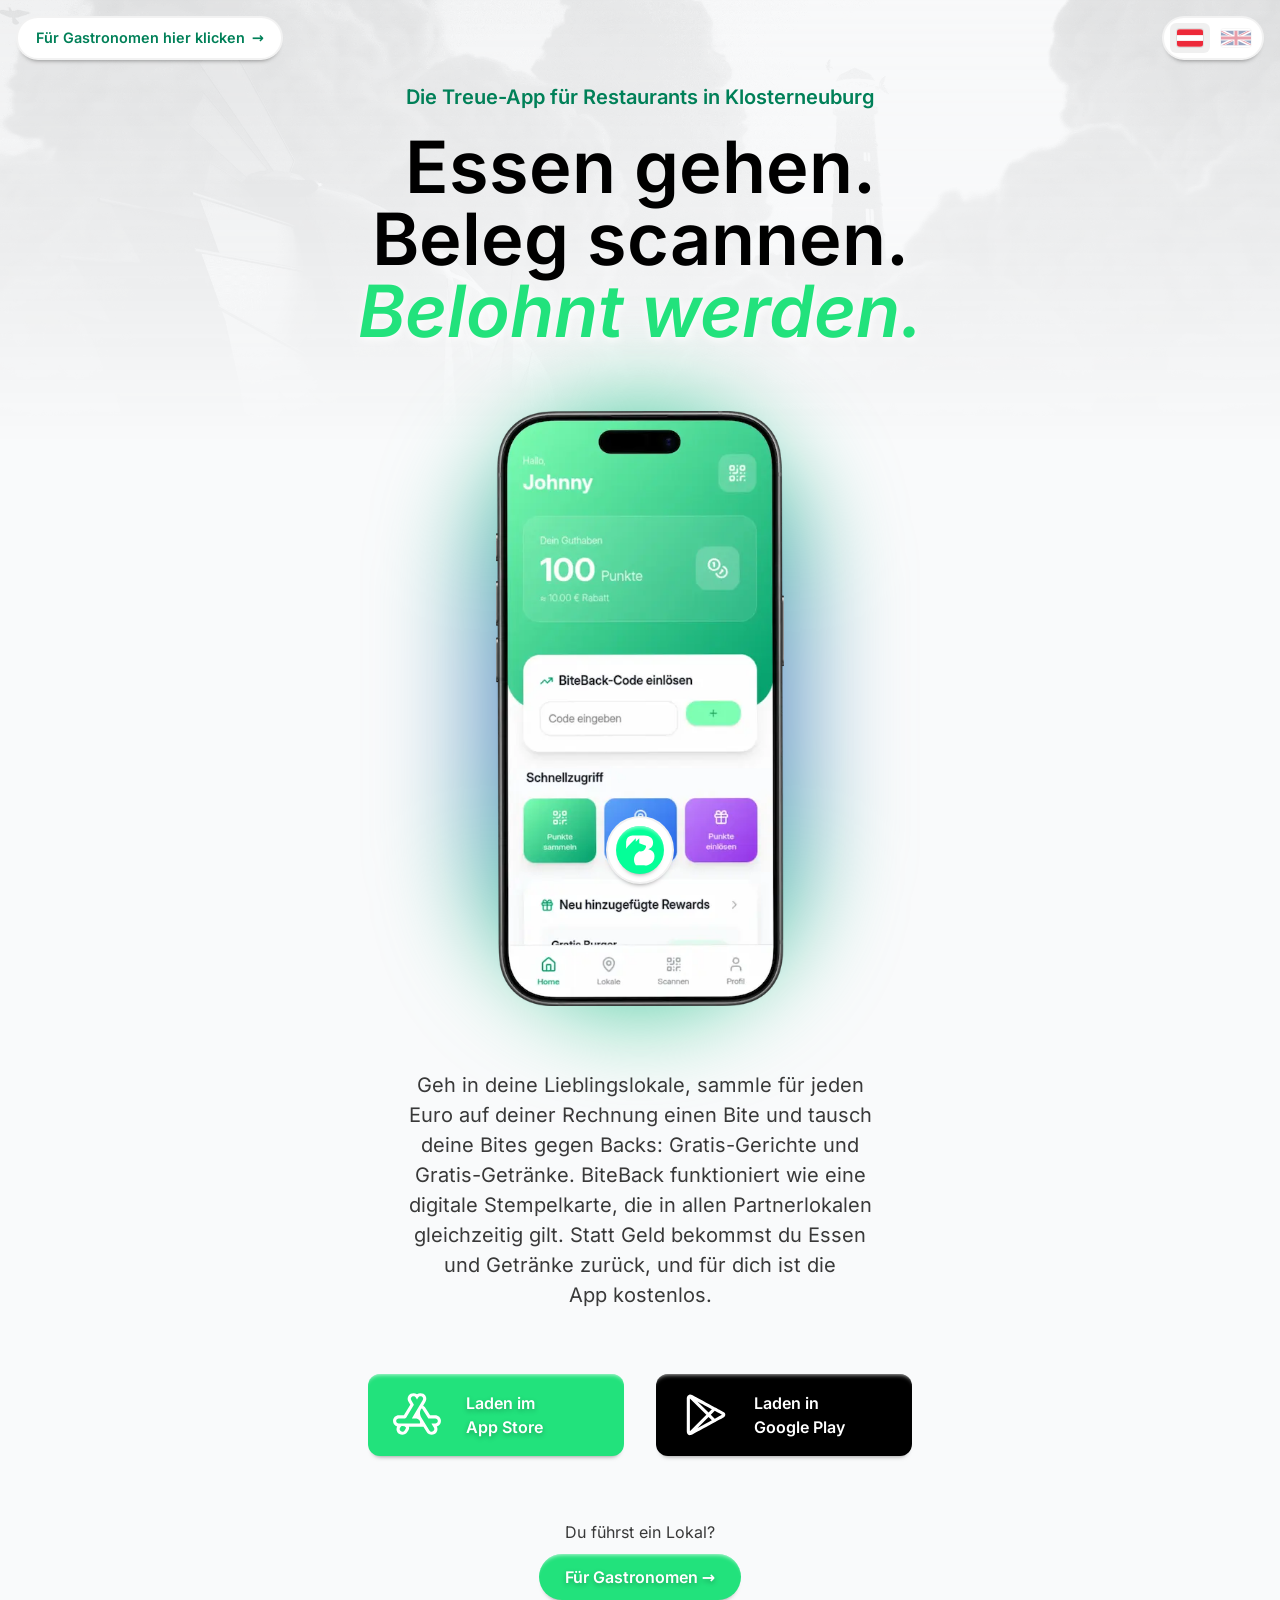
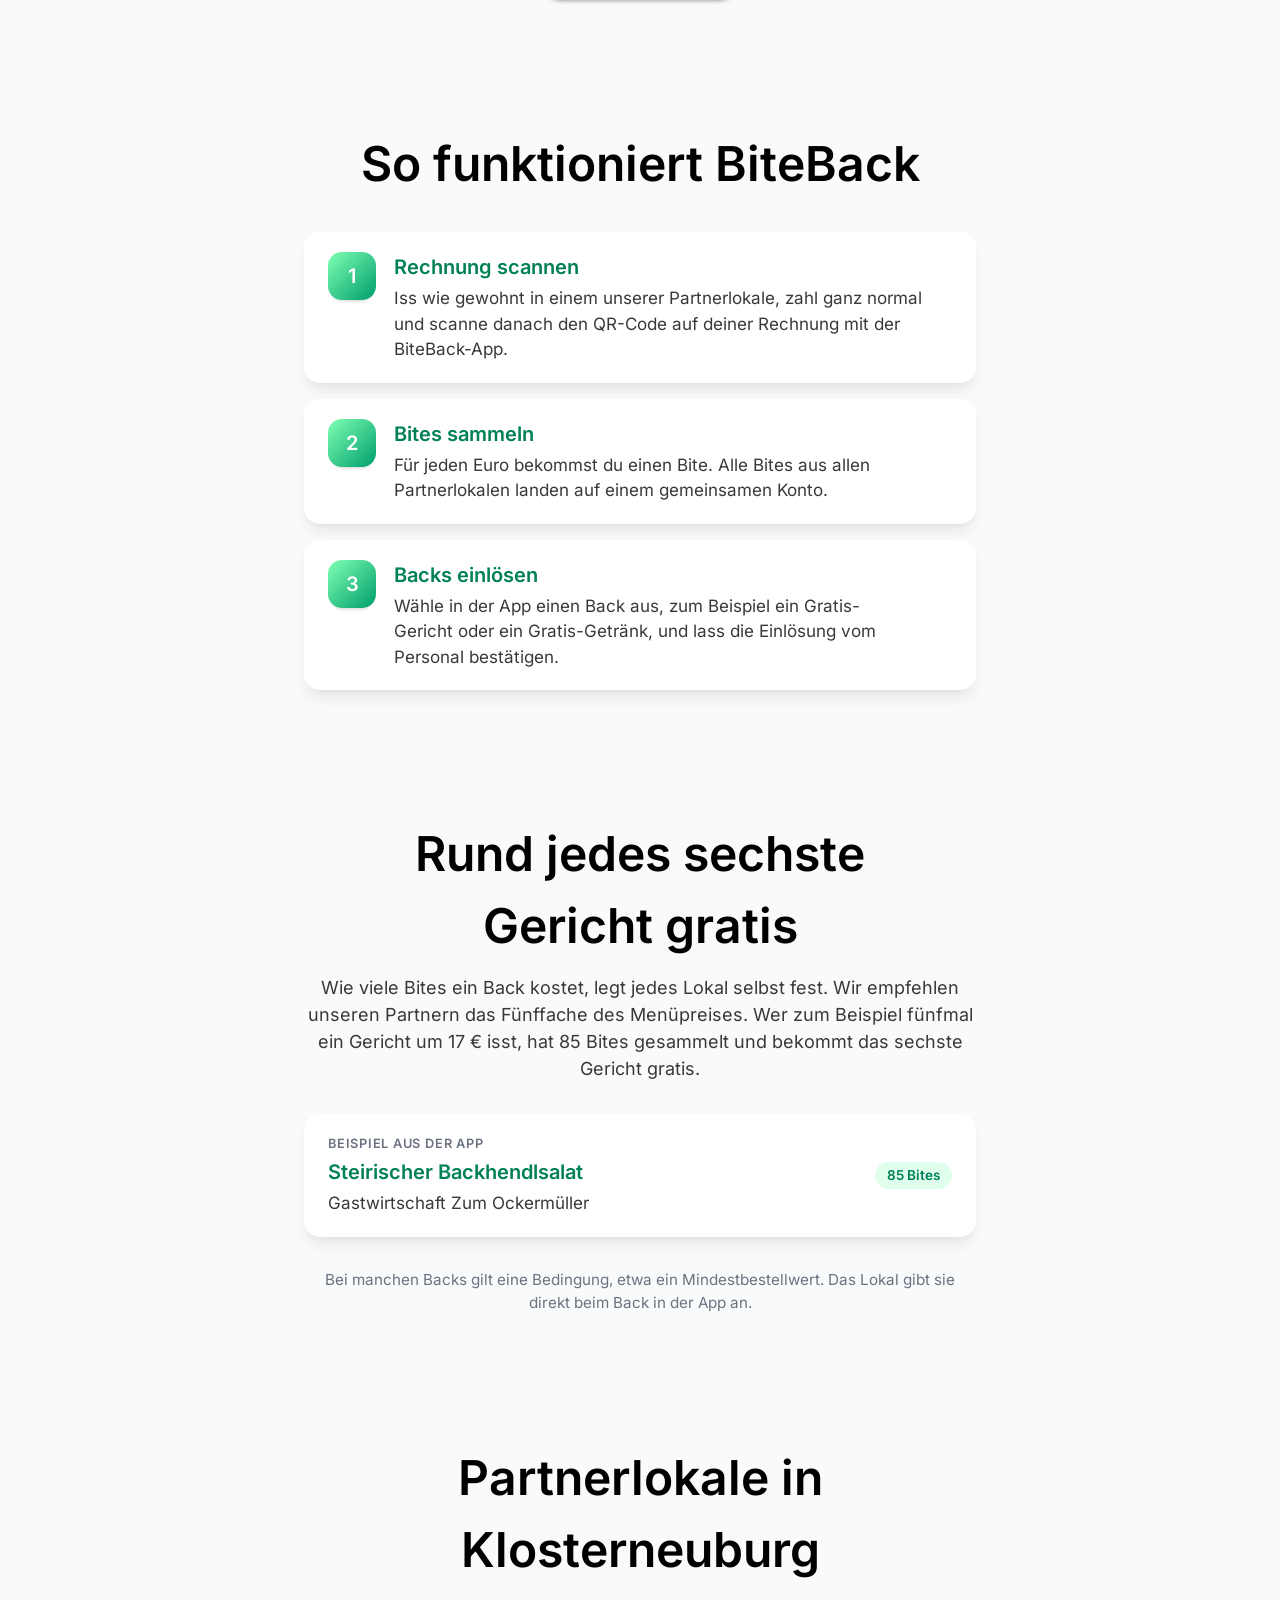
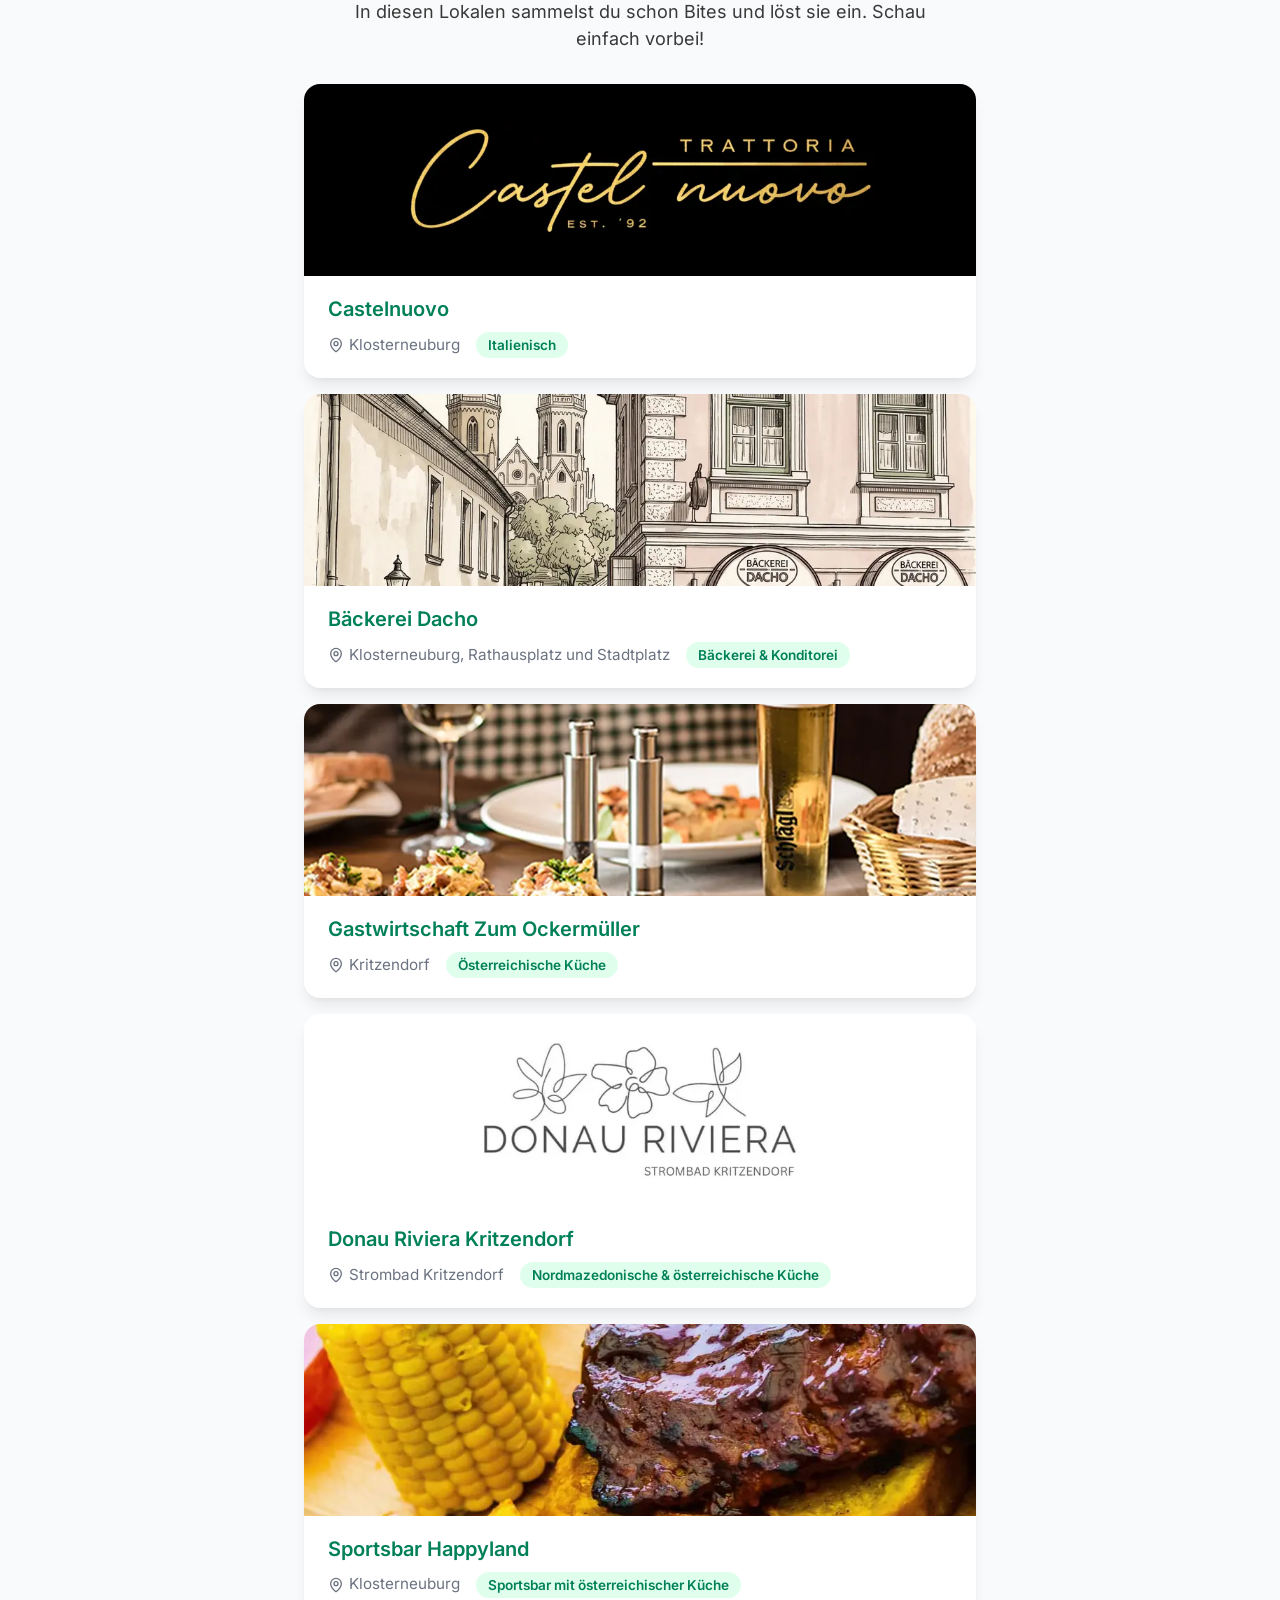
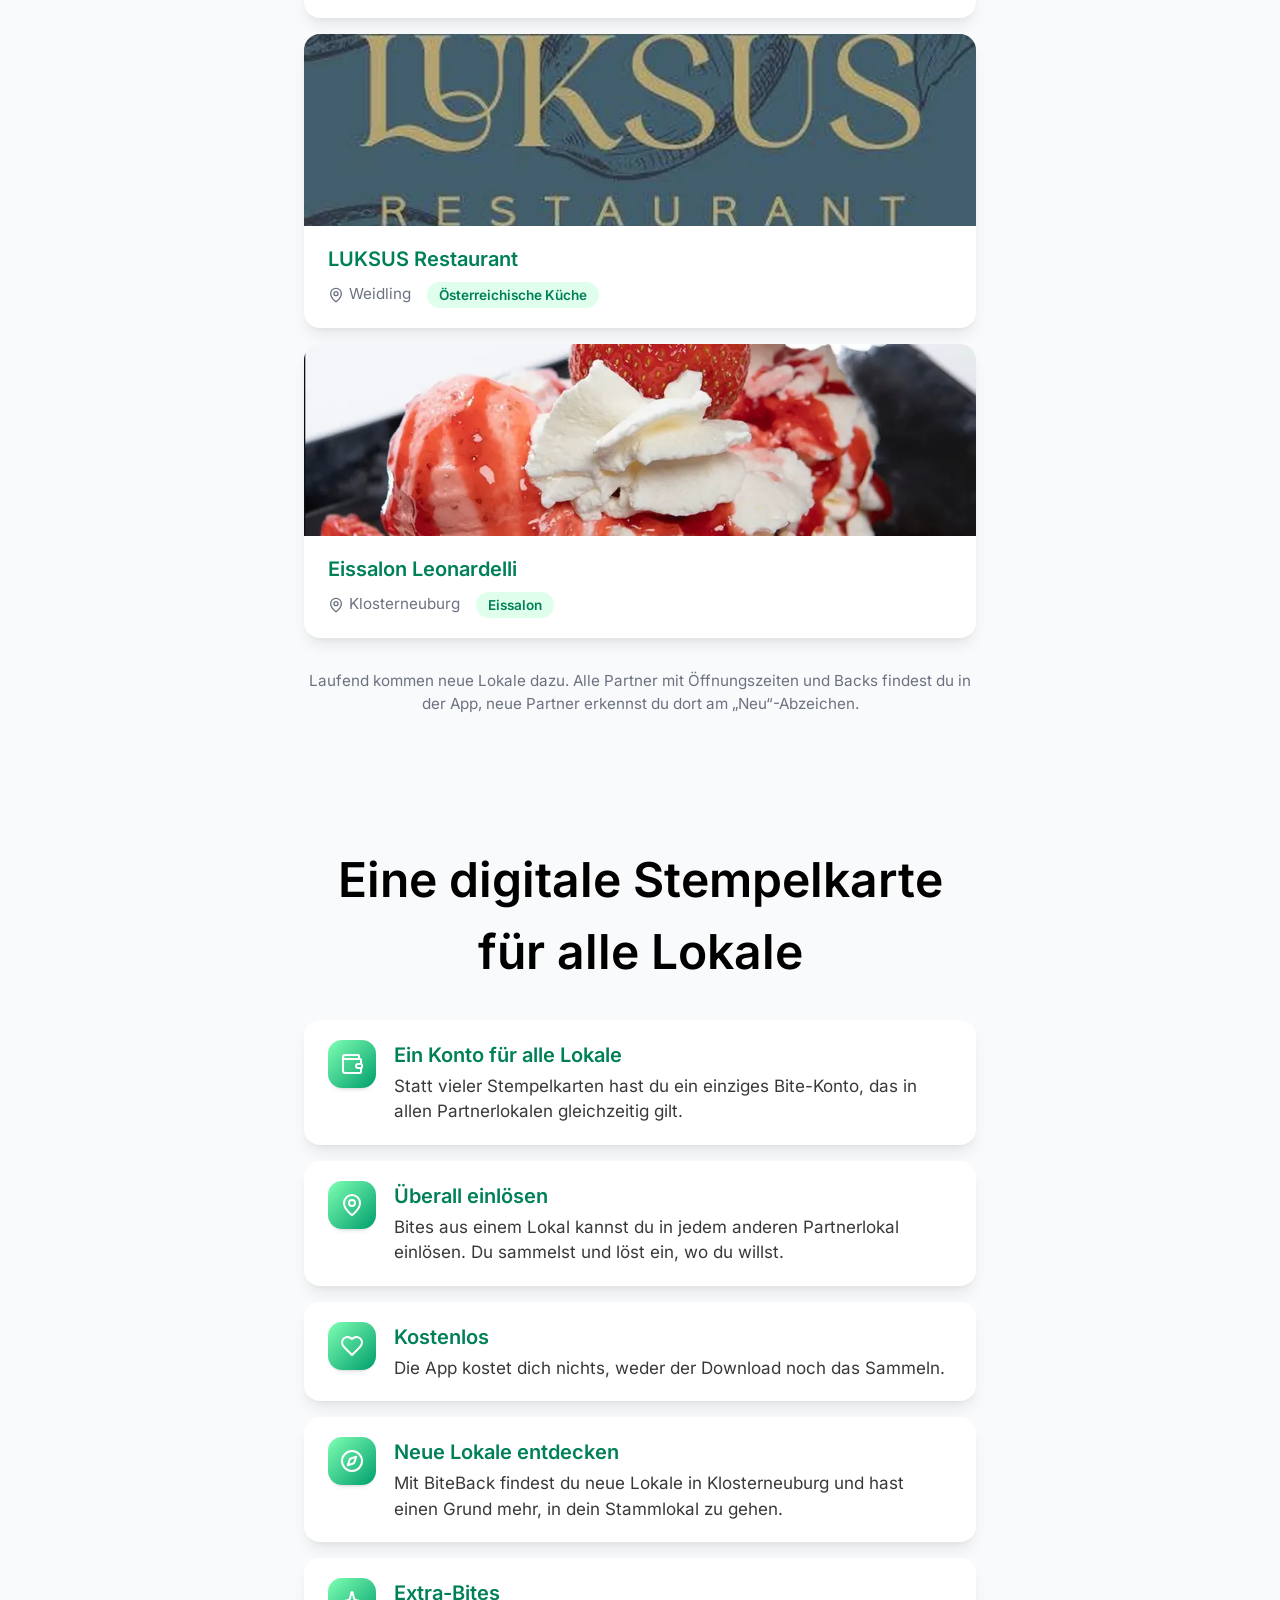
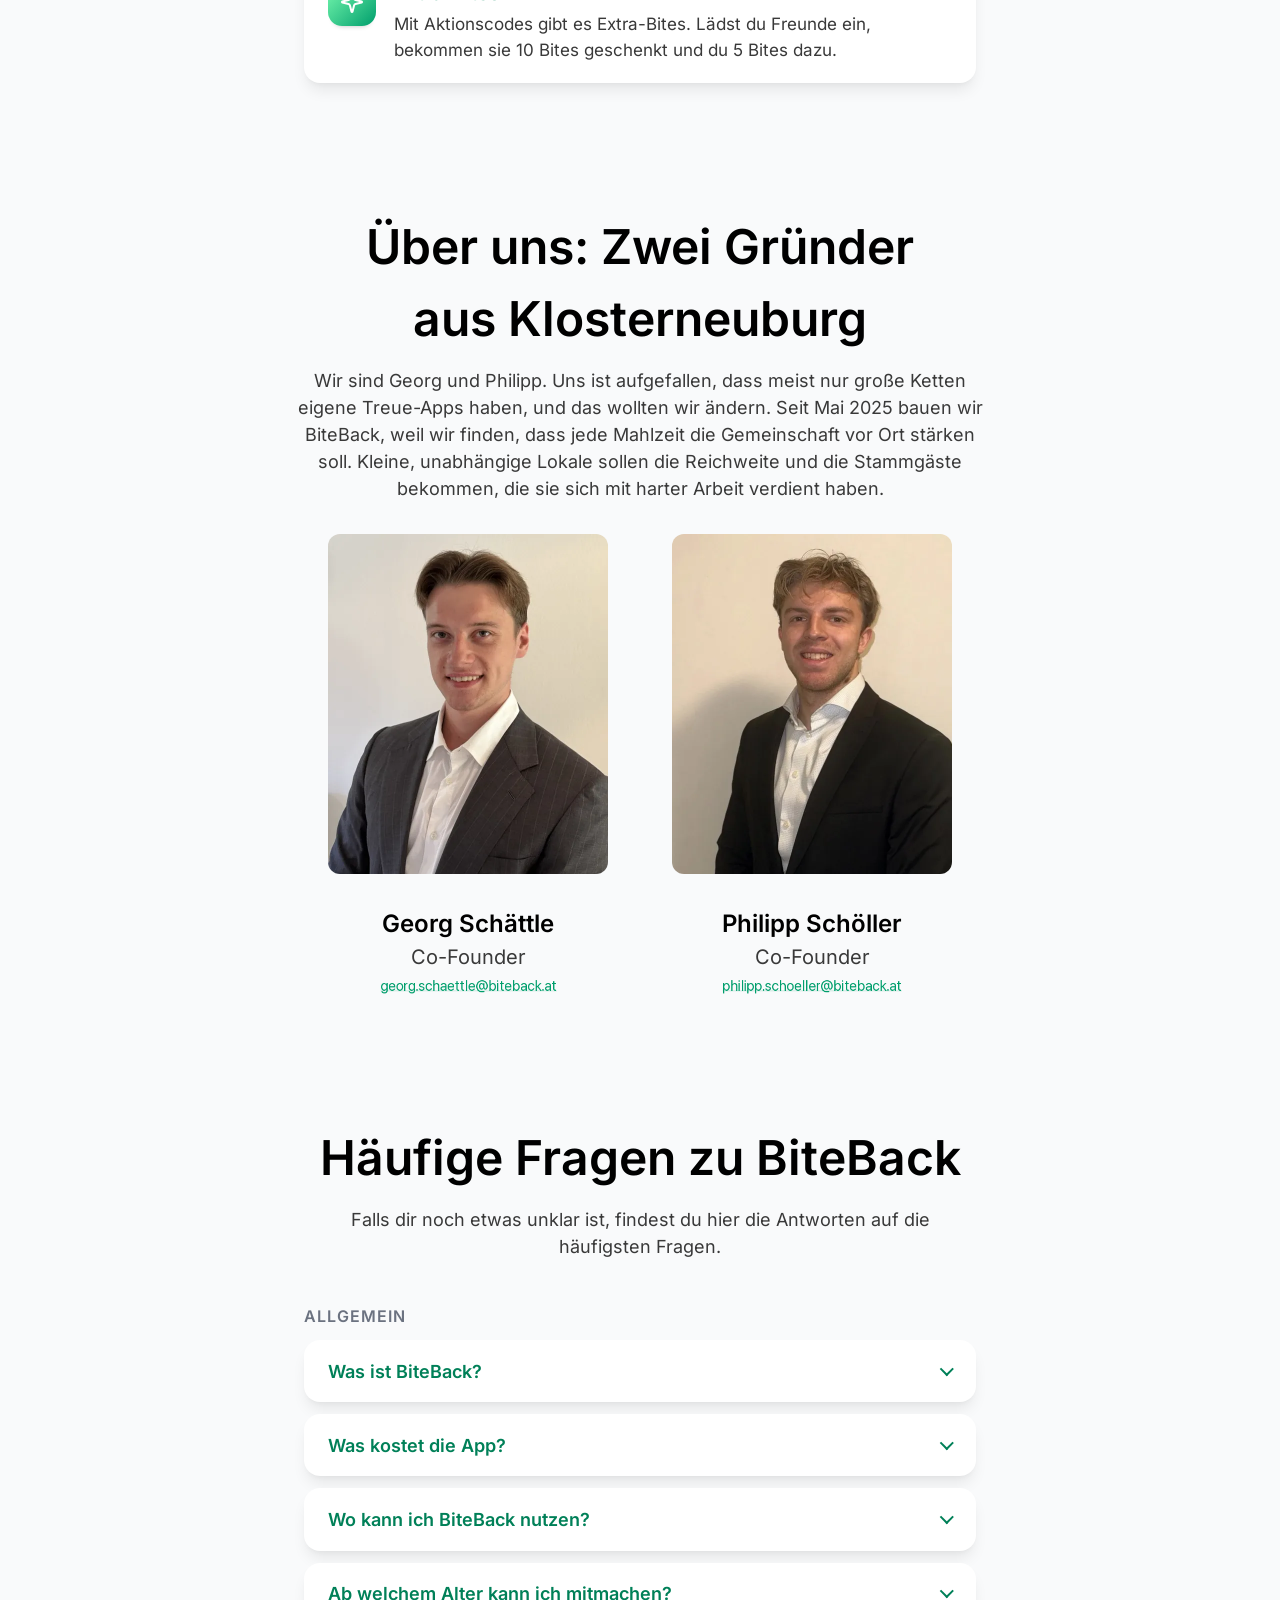
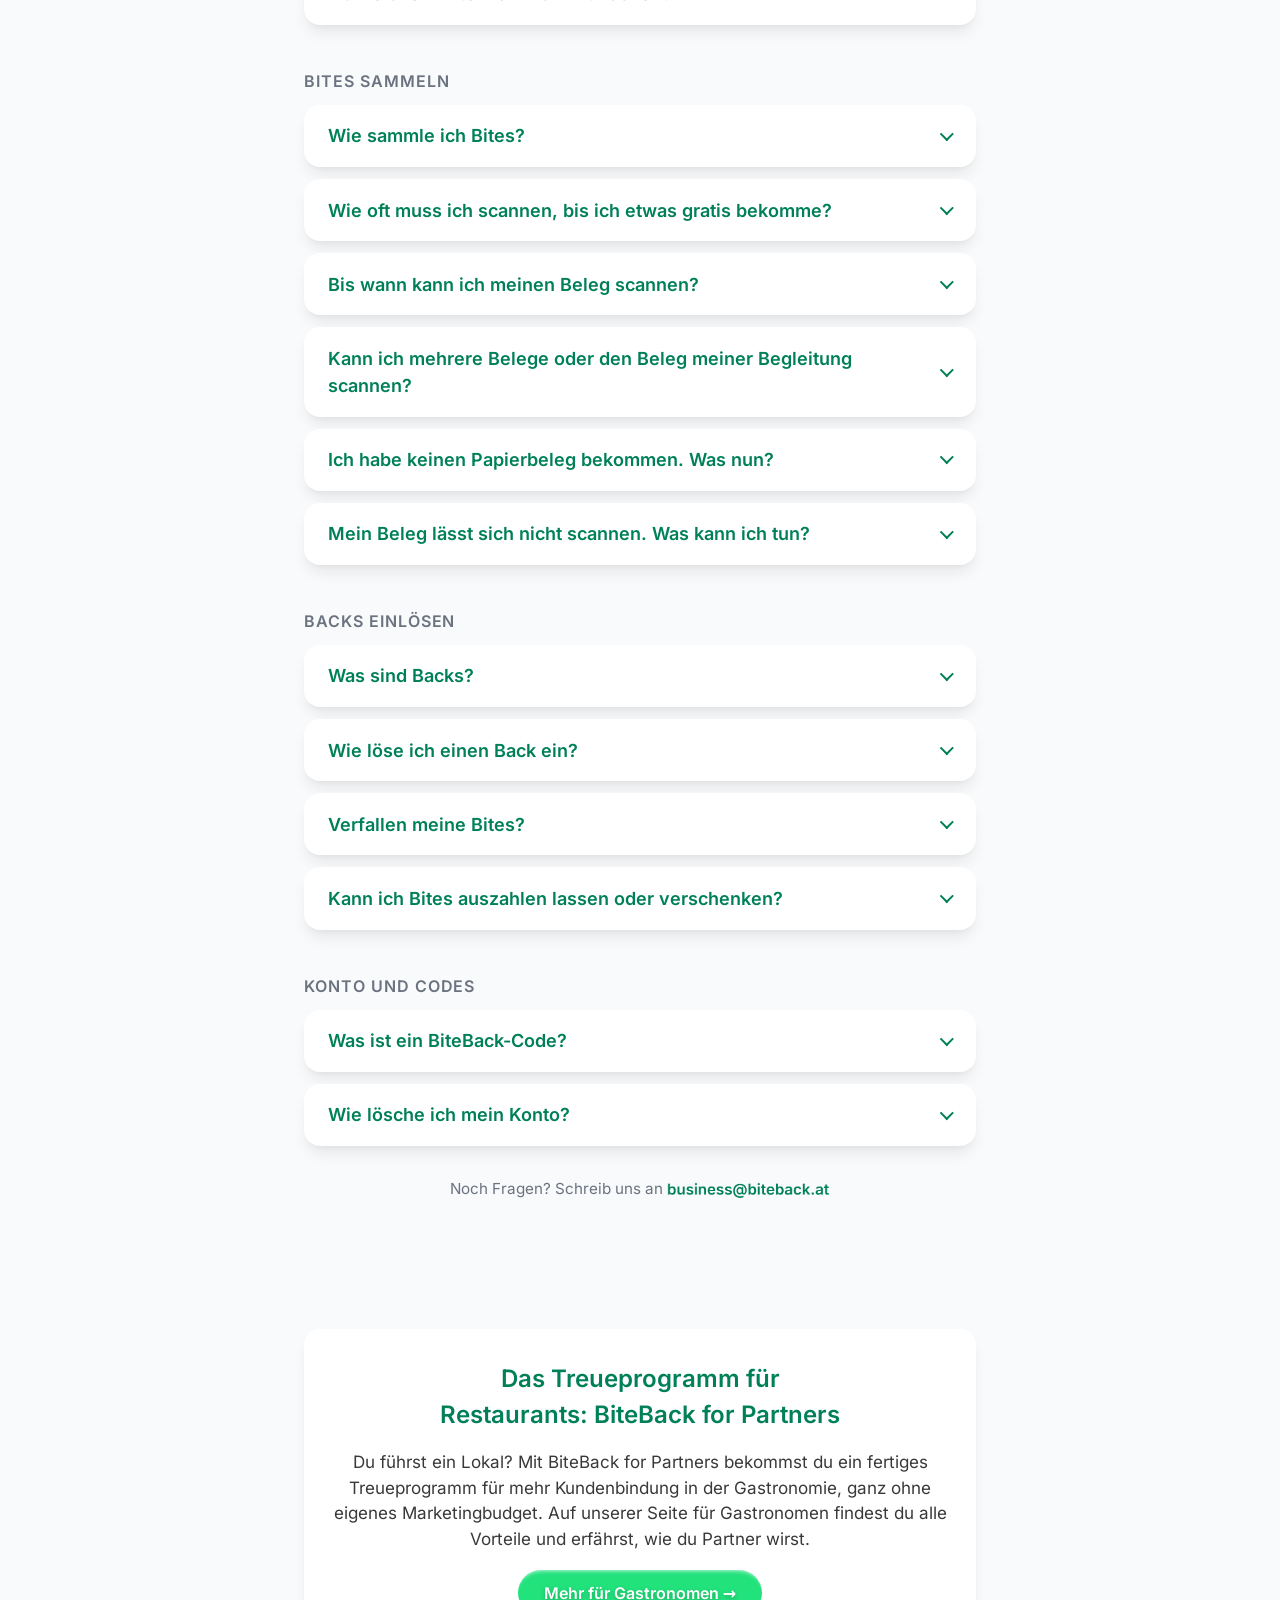
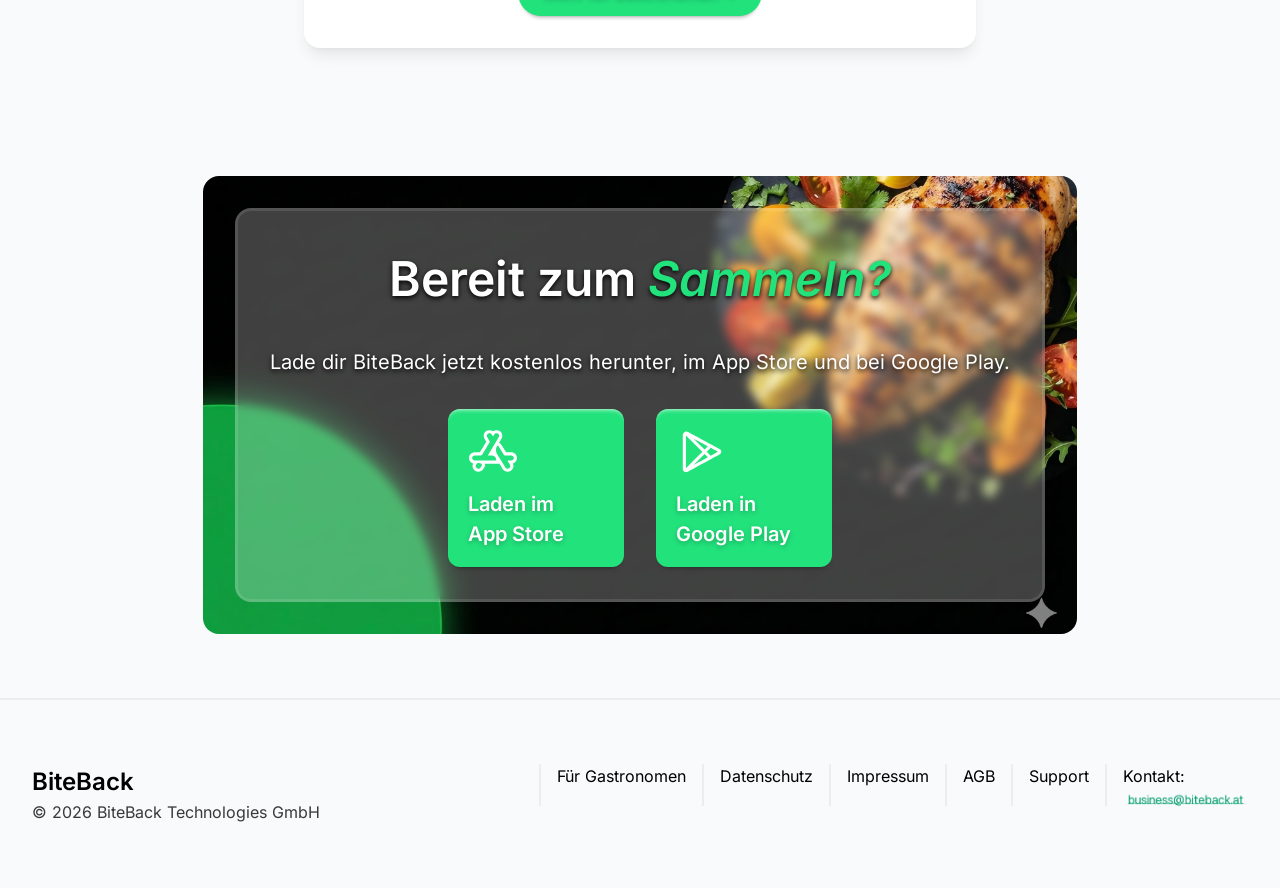
==== commit c4dde031: "Etwas mehr Abstand zwischen oberer Leiste und Hero-Zeile Co-Authored-By: Claude Opus 5.5 <noreply@an" ====
--- a/index.html
+++ b/index.html
@@ -234,9 +234,9 @@
     <link href="./assets/fonts/inter-v20-latin-600.woff2" type="font/woff2" rel="preload" as="font" crossorigin>
     <link href="./assets/fonts/inter-v20-latin-600italic.woff2" type="font/woff2" rel="preload" as="font" crossorigin>
 
-    <link rel="stylesheet" href="./style.css?v=20261022b">
-
-    <script src="./app.js?v=20261022b" defer></script>
+    <link rel="stylesheet" href="./style.css?v=20261022e">
+
+    <script src="./app.js?v=20261022d" defer></script>
     <script src="./contact.js?v=20261022b" defer></script>
 
 </head>
--- a/style.css
+++ b/style.css
@@ -592,8 +592,8 @@
 }
 
 /* ─── Obere Leiste: Gastronomen-Link links, Sprachumschalter rechts ───────────
-   Beide Knöpfe gleich hoch und gleich gestaltet. Beim Runterscrollen fährt die
-   Leiste nach oben weg, beim Raufscrollen kommt sie zurück (app.js). */
+   Beide Knöpfe gleich hoch und gleich gestaltet. Die Leiste wandert 1:1 mit dem
+   Scrollen aus dem Bild und wieder herein, wie bei YouTube (app.js). */
 .top-bar {
     position: fixed;
     top: 1rem;
@@ -605,12 +605,7 @@
     align-items: center;
     gap: .5rem;
     pointer-events: none;
-    transition: transform 250ms ease, opacity 250ms ease;
-}
-
-.top-bar--hidden {
-    transform: translateY(calc(-100% - 1.5rem));
-    opacity: 0;
+    will-change: transform;
 }
 
 .top-bar > * {
@@ -967,6 +962,8 @@
 /* Hero: Keyword-Überschrift über dem Slogan */
 .hero-eyebrow {
     display: block;
+    /* etwas Luft unter der fixierten oberen Leiste */
+    margin-top: 1.25rem;
     font-size: var(--fsize-body-lg);
     font-weight: var(--fweight-semibold);
     font-style: normal;
@@ -988,6 +985,16 @@
     transition: transform 300ms ease, box-shadow 200ms ease;
 }
 
+/* Zwei Pill-Buttons nebeneinander: gleich breit, Text mittig */
+.hero-pills .pill-button {
+    width: 17rem;
+    max-width: 100%;
+    box-sizing: border-box;
+    text-align: center;
+    padding-left: 1rem;
+    padding-right: 1rem;
+}
+
 .pill-button:hover {
     transform: translateY(-2px);
     box-shadow: var(--shadow-dark-bottom);
@@ -1036,7 +1043,7 @@
     .hero-eyebrow {
         font-size: 1.05rem;
         /* Platz für den fixierten Sprachumschalter oben rechts */
-        margin-top: 2.5rem;
+        margin-top: 3rem;
     }
 
     .gastro-corner {
@@ -1046,7 +1053,8 @@
 
     /* Sehr schmale Handys (320 px): Über uns und Download-Box nicht breiter als der Bildschirm */
     .meet.section,
-    .cta.section {
+    .cta.section,
+    .hero.section {
         max-width: 100%;
         padding-left: 1rem;
         padding-right: 1rem;
@@ -1062,7 +1070,7 @@
 }
 
 @media (prefers-reduced-motion: reduce) {
-    .tile, .pill-button, details.tile summary::after, .top-bar { transition: none; }
+    .tile, .pill-button, details.tile summary::after { transition: none; }
 }
 
 /* Lange Hauptüberschrift (Gastronomen-Seite): kleiner, mit Silbentrennung */
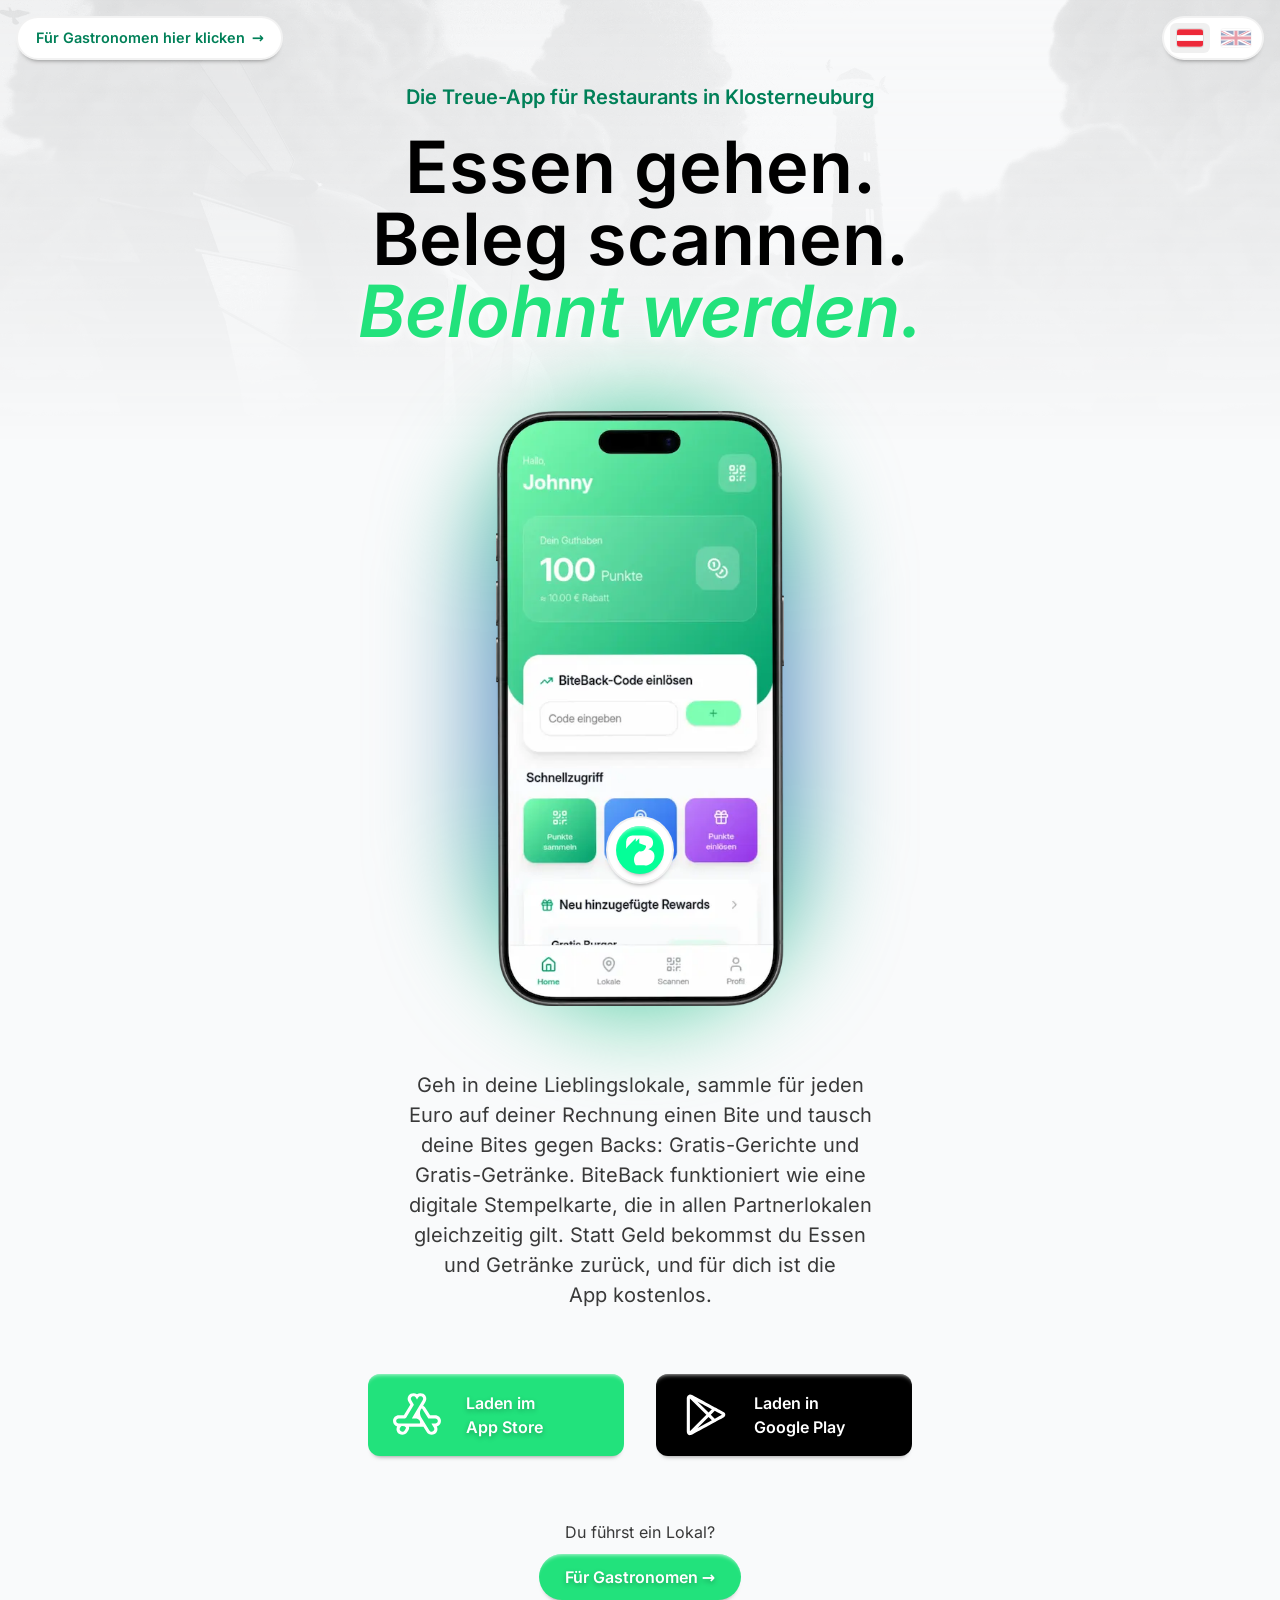
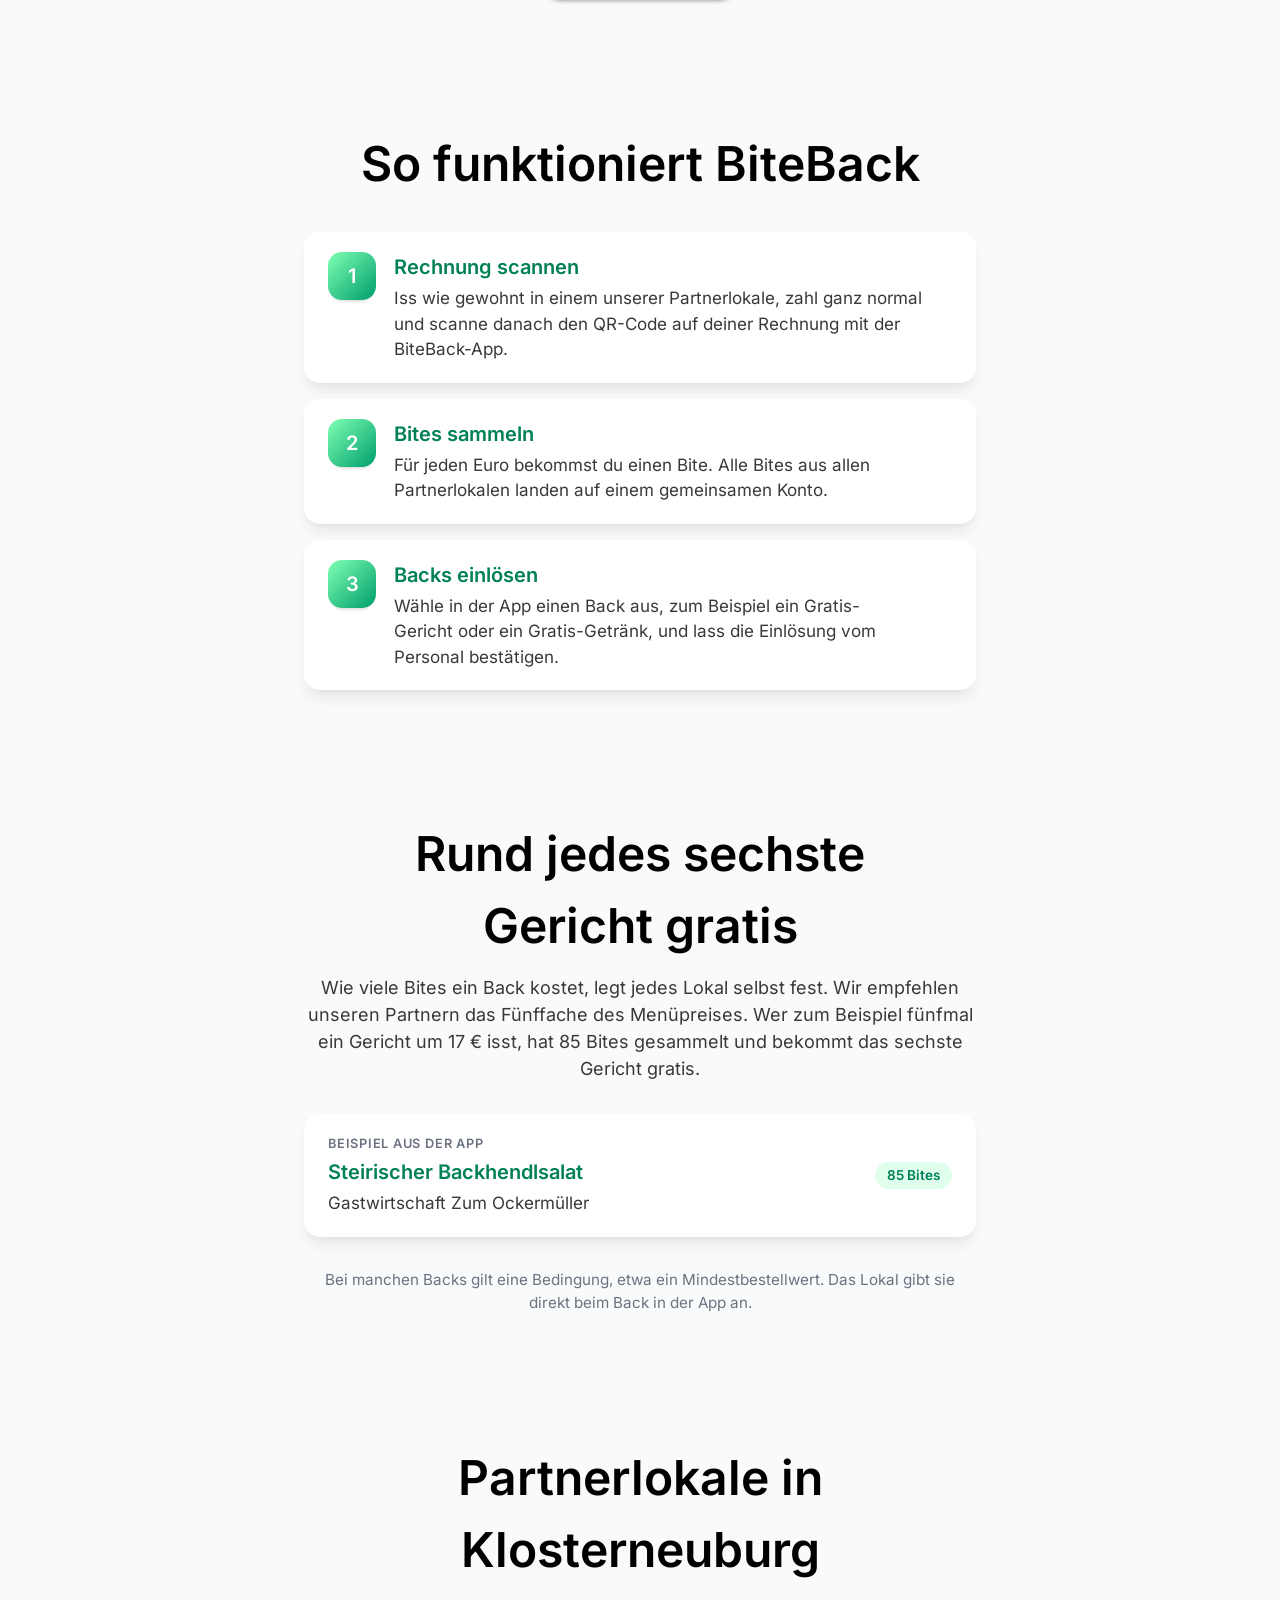
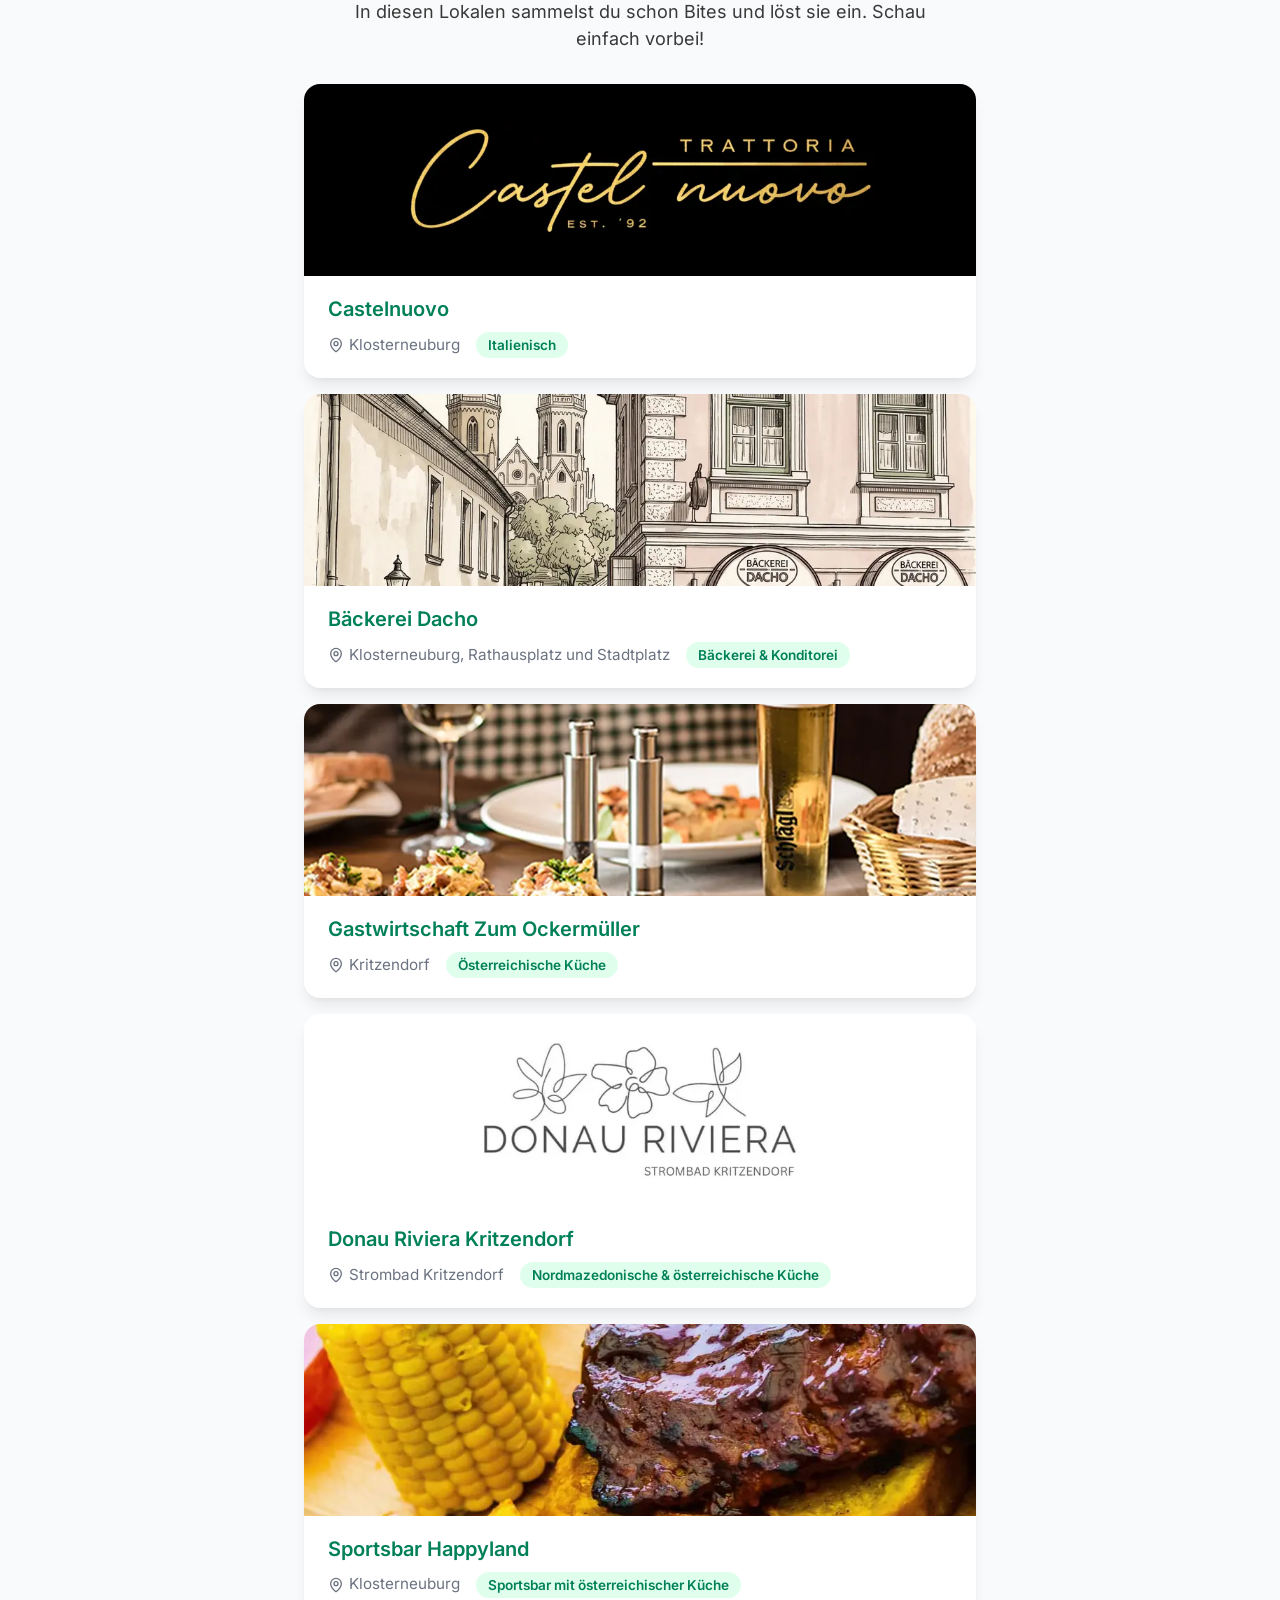
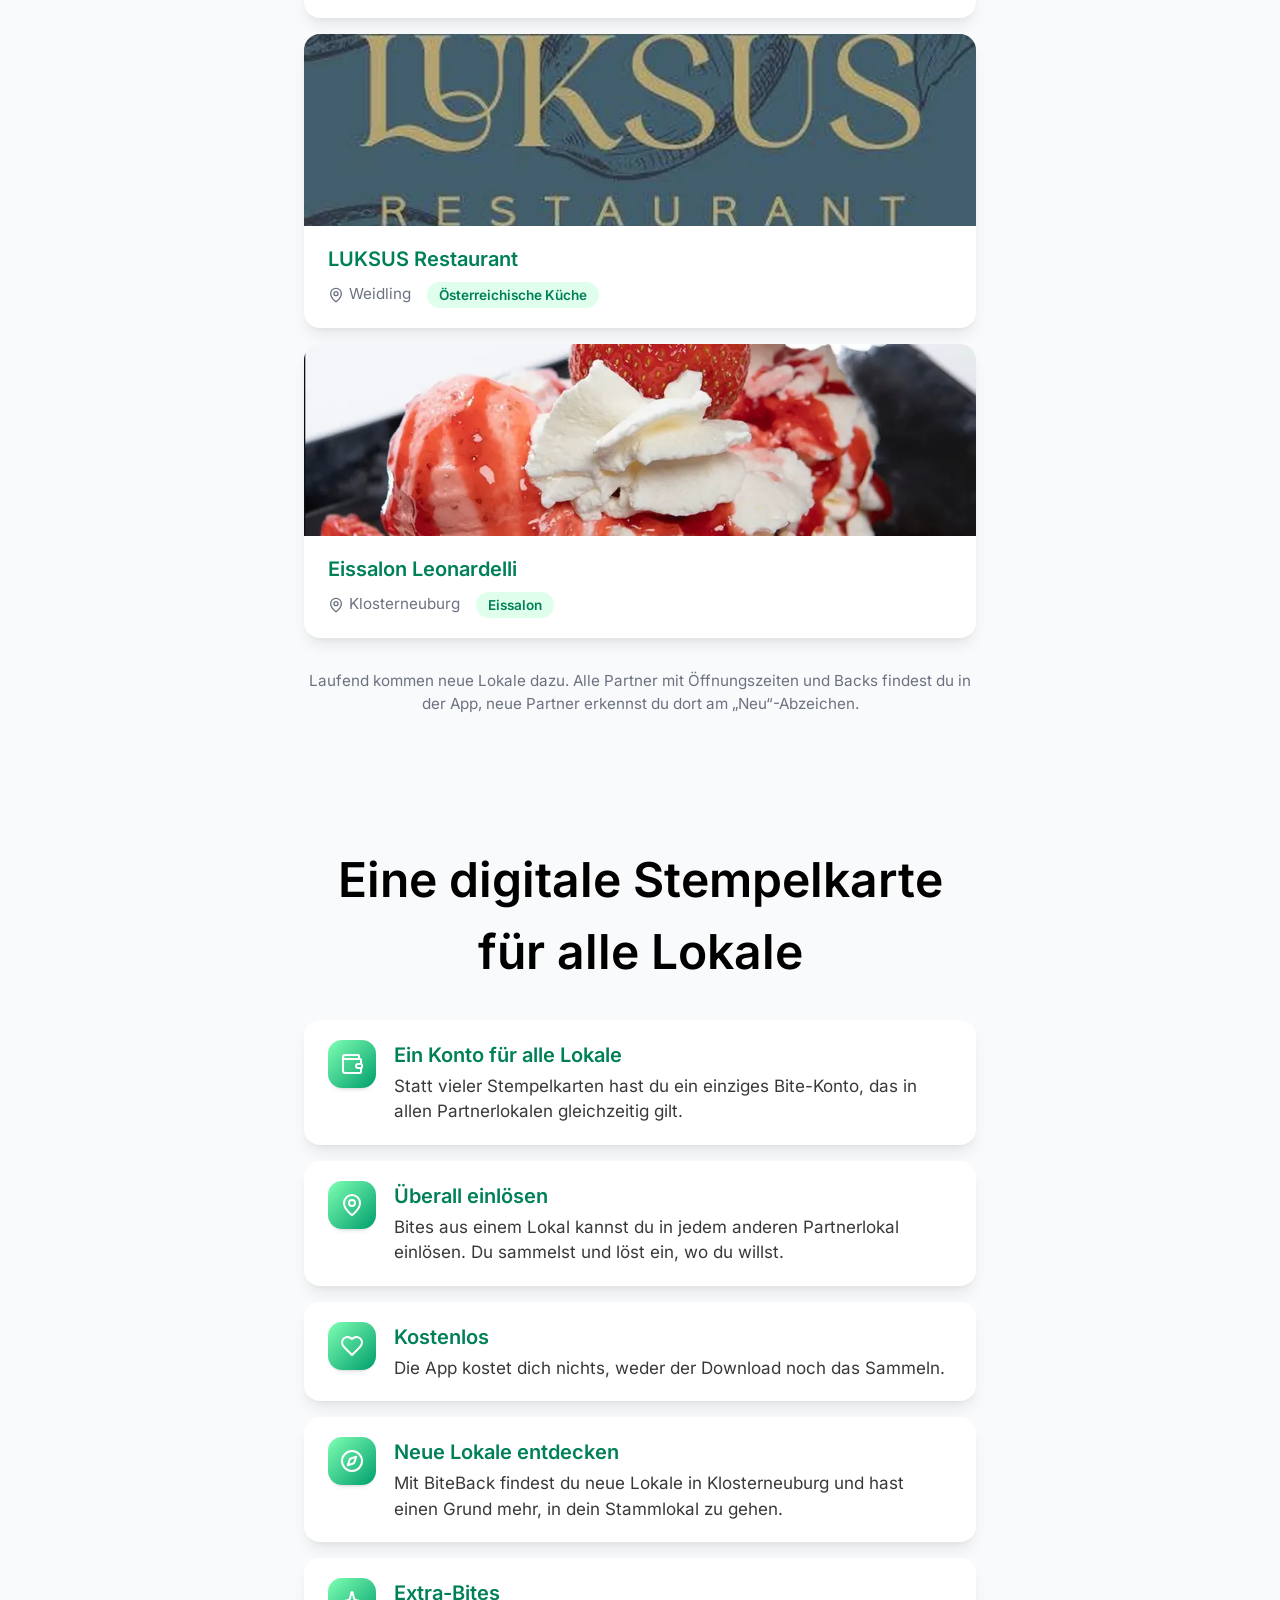
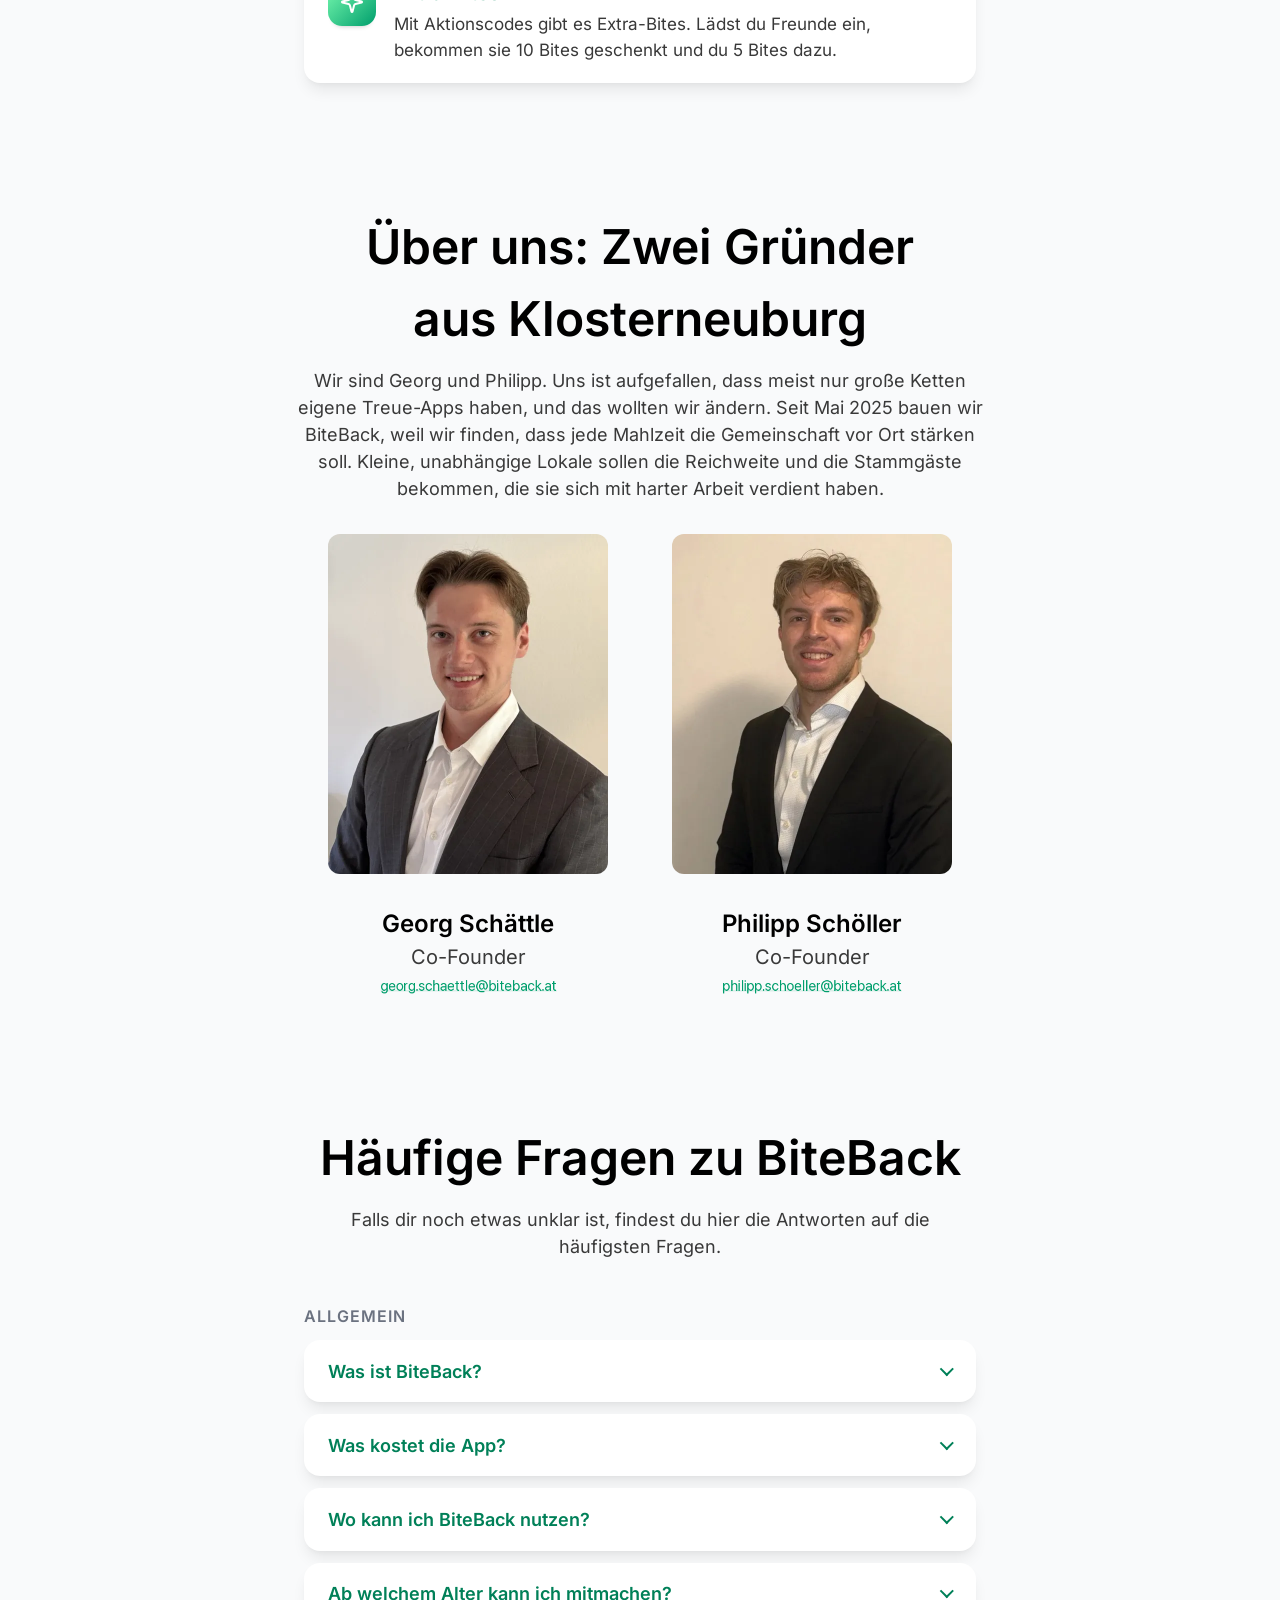
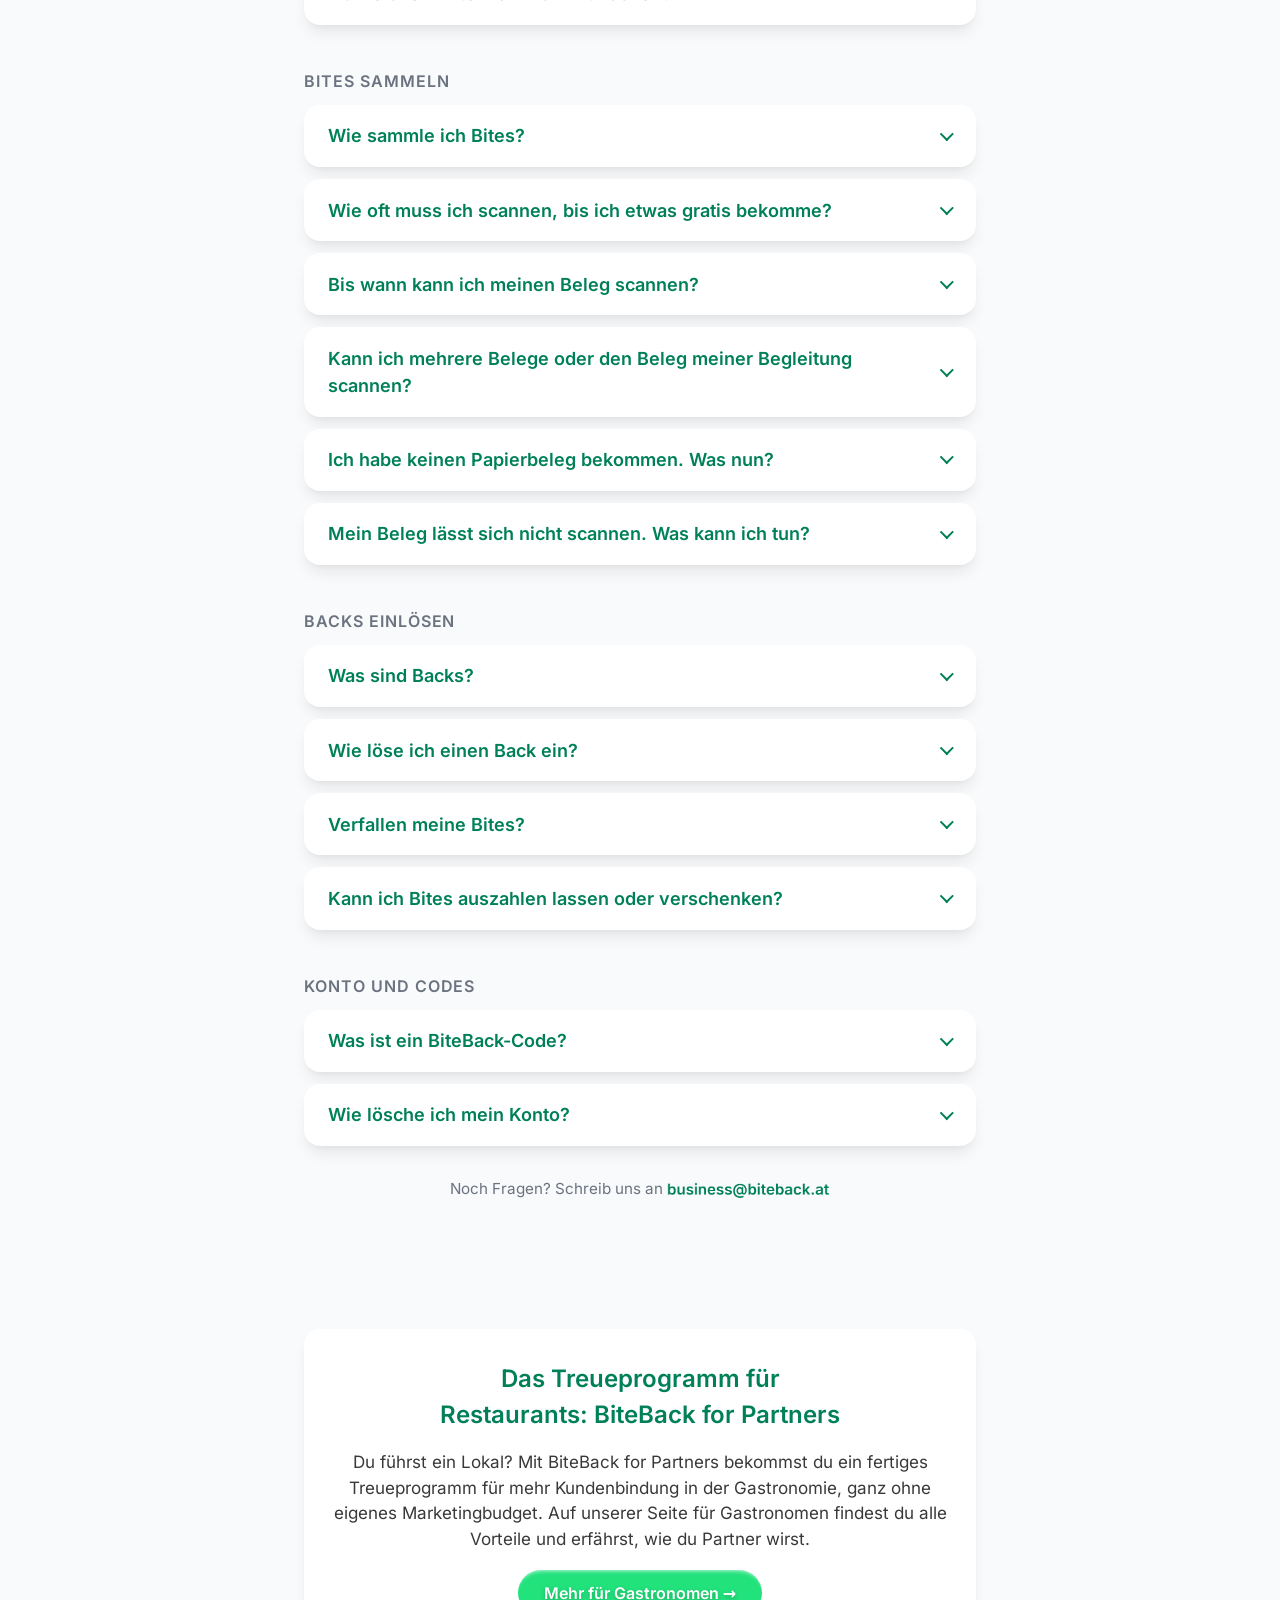
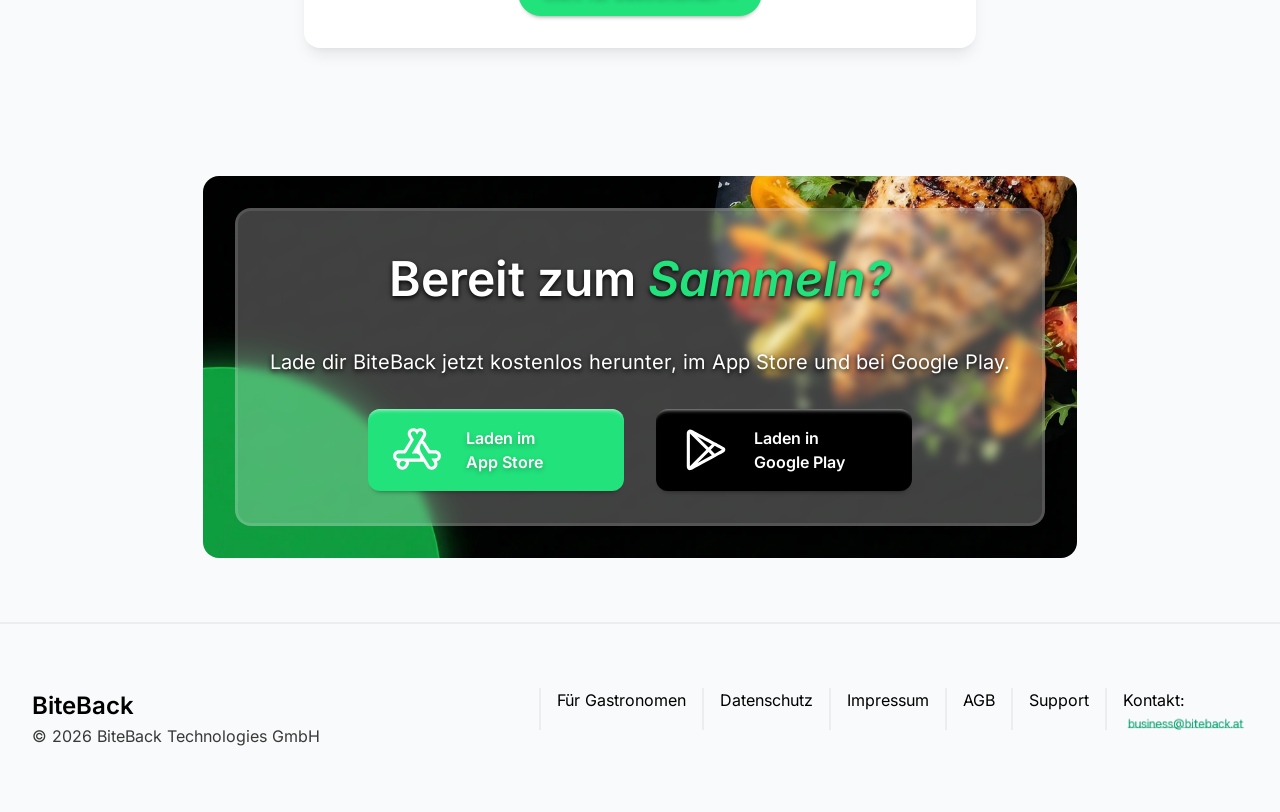
==== commit ece6a2b2: "Store-Buttons überall einheitlich (App Store grün, Google Play schwarz), auch unten und auf der 404-" ====
--- a/index.html
+++ b/index.html
@@ -234,7 +234,7 @@
     <link href="./assets/fonts/inter-v20-latin-600.woff2" type="font/woff2" rel="preload" as="font" crossorigin>
     <link href="./assets/fonts/inter-v20-latin-600italic.woff2" type="font/woff2" rel="preload" as="font" crossorigin>
 
-    <link rel="stylesheet" href="./style.css?v=20261022e">
+    <link rel="stylesheet" href="./style.css?v=20261022f">
 
     <script src="./app.js?v=20261022d" defer></script>
     <script src="./contact.js?v=20261022b" defer></script>
--- a/style.css
+++ b/style.css
@@ -495,10 +495,13 @@
     height: auto;
 }
 
+/* Store-Buttons: überall gleich (App Store grün, Google Play schwarz, Symbol links) */
 #app-store-download-button,
 #google-play-download-button,
 #partner-appstore-button,
-#partner-googleplay-button {
+#partner-googleplay-button,
+#cta-appstore-button,
+#cta-googleplay-button {
     display: flex;
     padding: 1rem 1.5rem;
     justify-content: flex-start;
@@ -515,34 +518,17 @@
 #app-store-download-button p,
 #google-play-download-button p,
 #partner-appstore-button p,
-#partner-googleplay-button p {
+#partner-googleplay-button p,
+#cta-appstore-button p,
+#cta-googleplay-button p {
     font-size: 1rem;
     color: var(--white);
 }
 
 #google-play-download-button,
-#partner-googleplay-button {
+#partner-googleplay-button,
+#cta-googleplay-button {
     background-color: var(--black);
-}
-
-/* Download-Kacheln in der „Bereit zum Sammeln?"-Box: gleich groß, weiße Schrift */
-#cta-appstore-button,
-#cta-googleplay-button {
-    display: flex;
-    flex-direction: column;
-    align-items: flex-start;
-    justify-content: space-between;
-    gap: .75rem;
-    width: 11rem;
-    max-width: 100%;
-    box-sizing: border-box;
-    padding: 1.1rem 1.25rem;
-    text-align: start;
-}
-
-#cta-appstore-button p,
-#cta-googleplay-button p {
-    color: var(--white);
 }
 
 .inner.cta.container>.link-button {
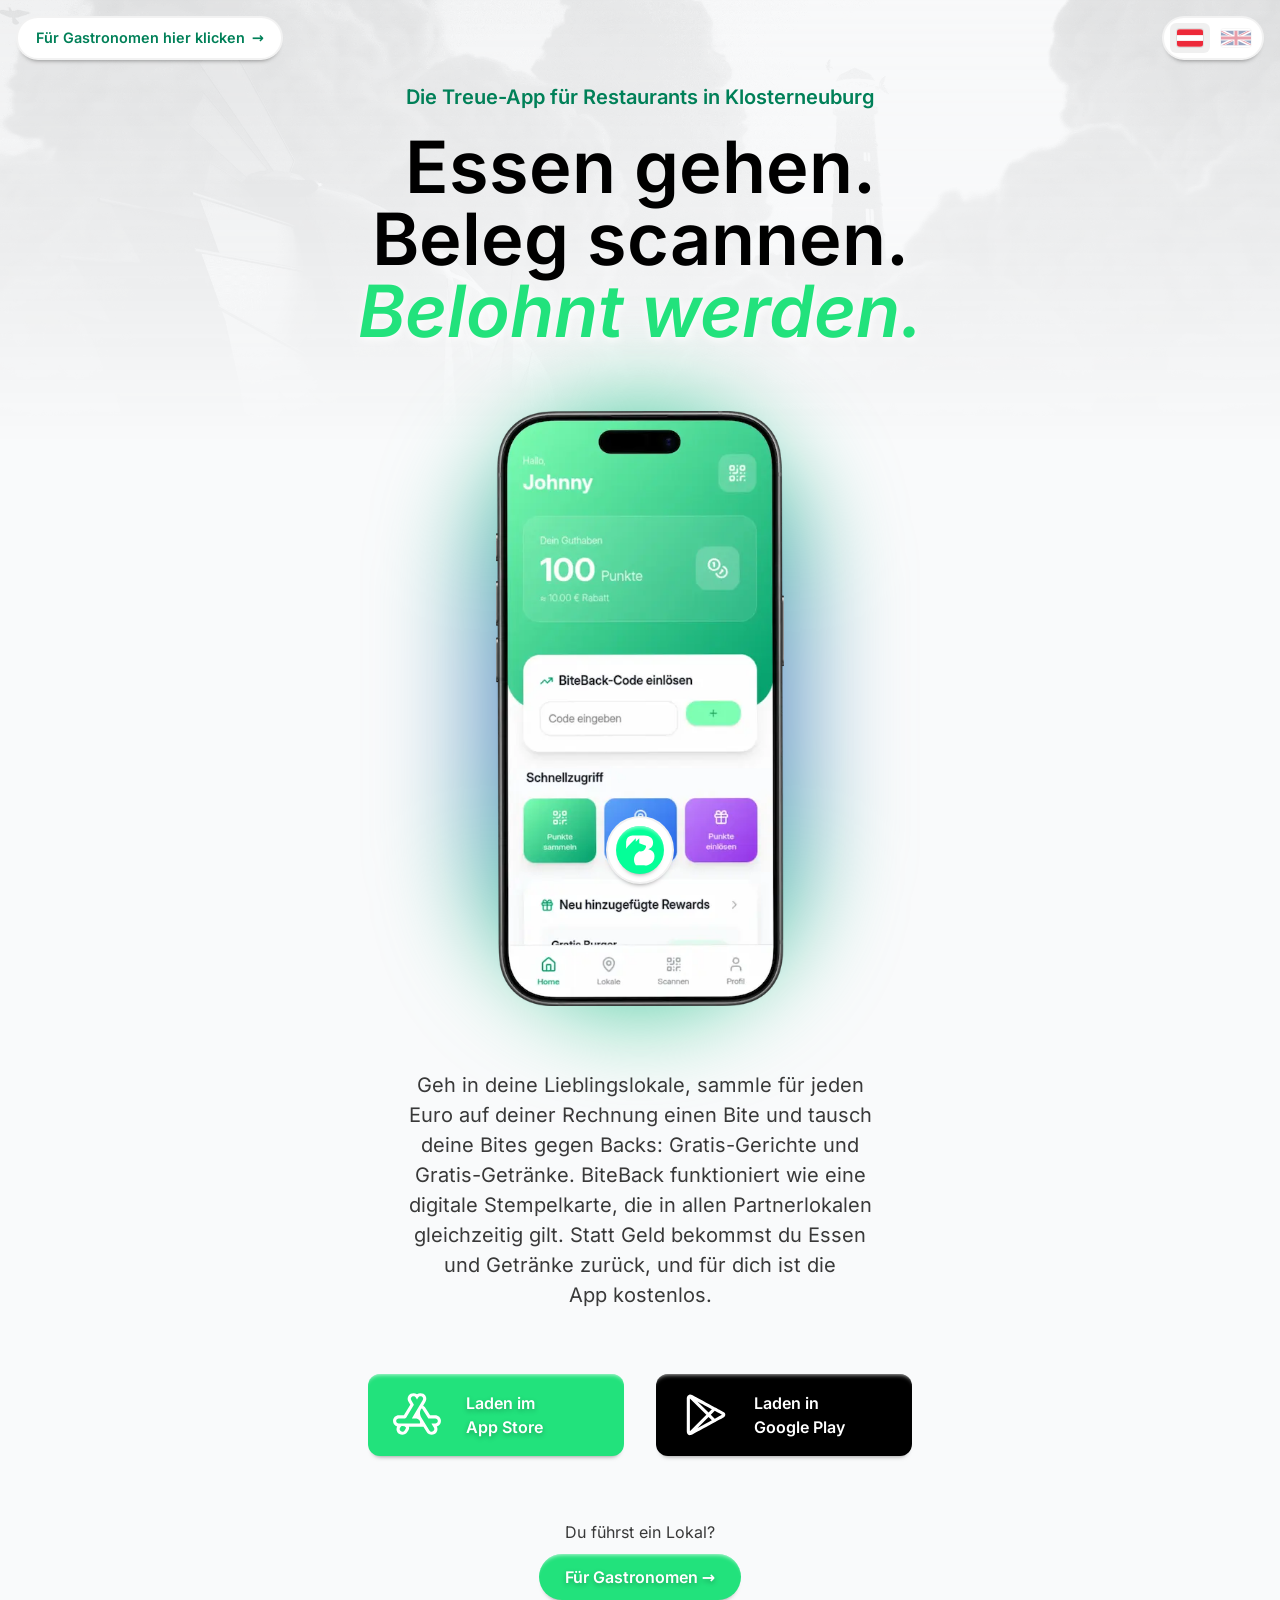
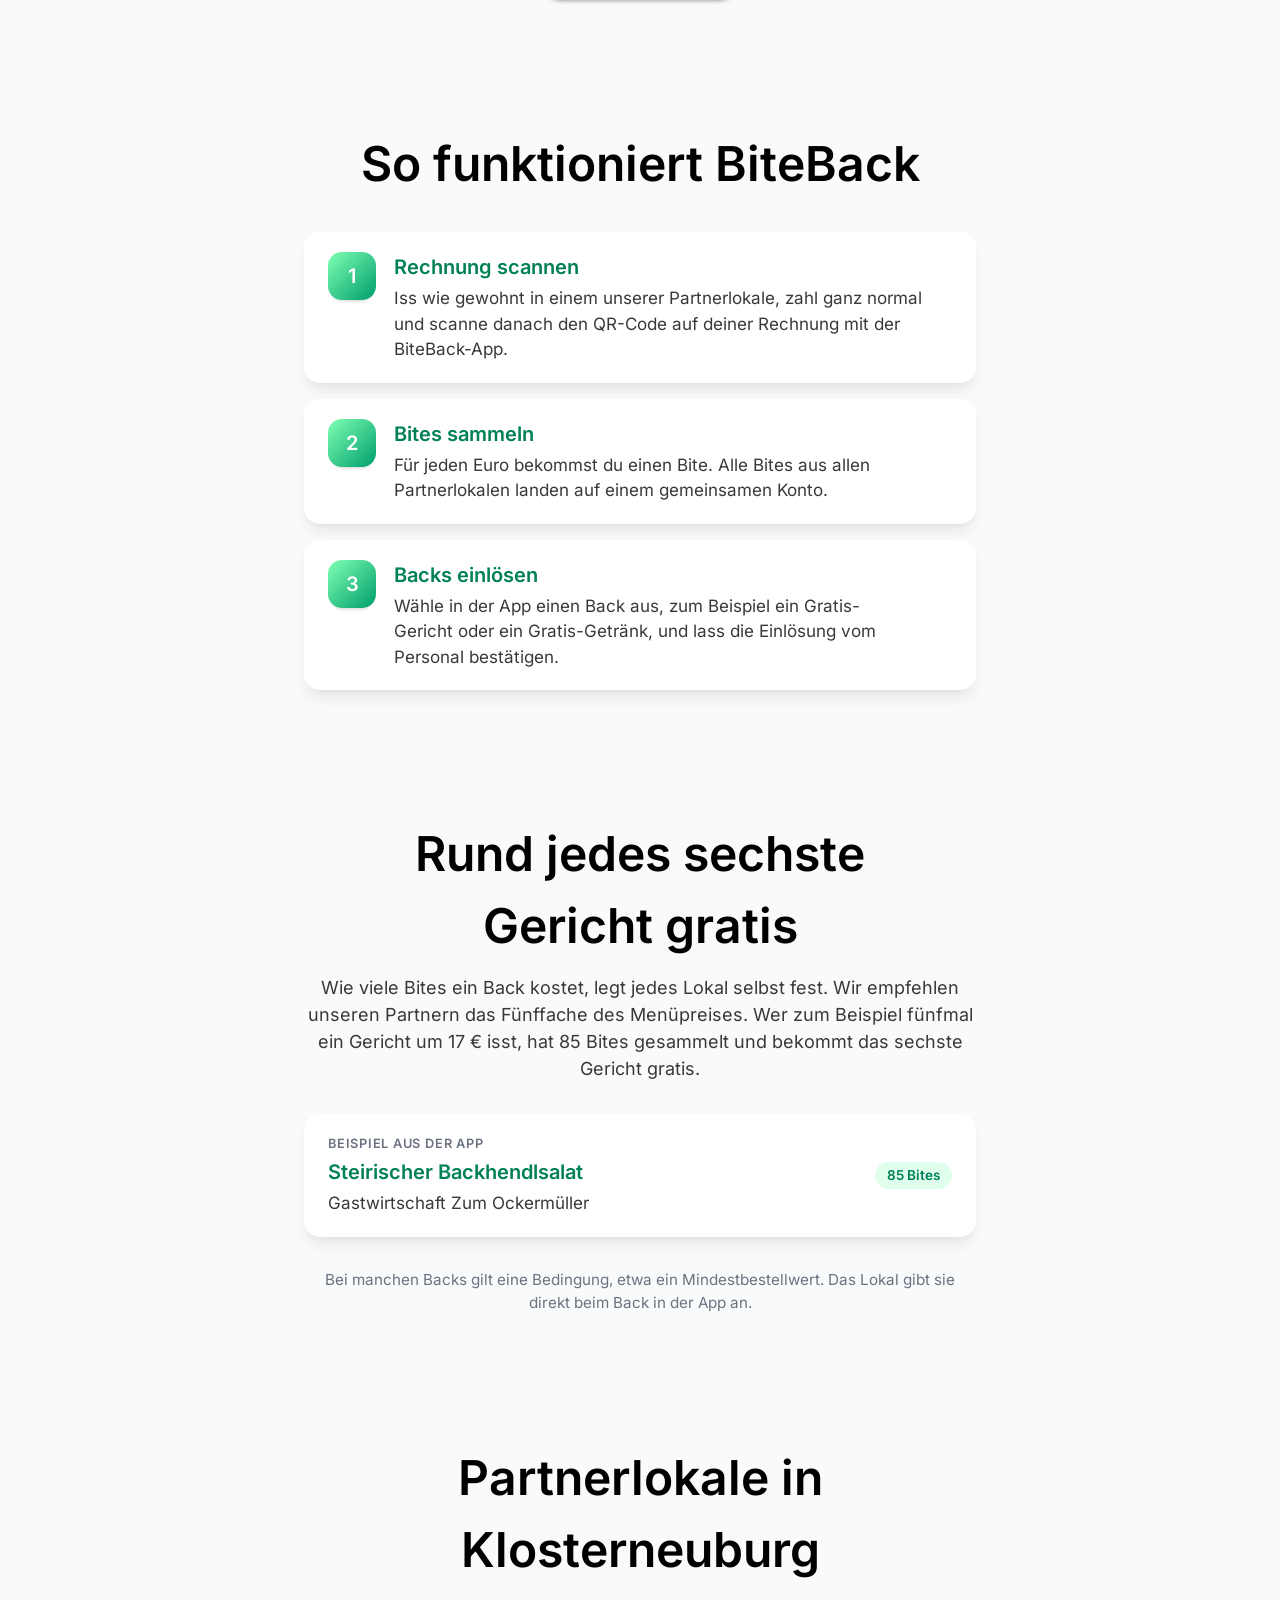
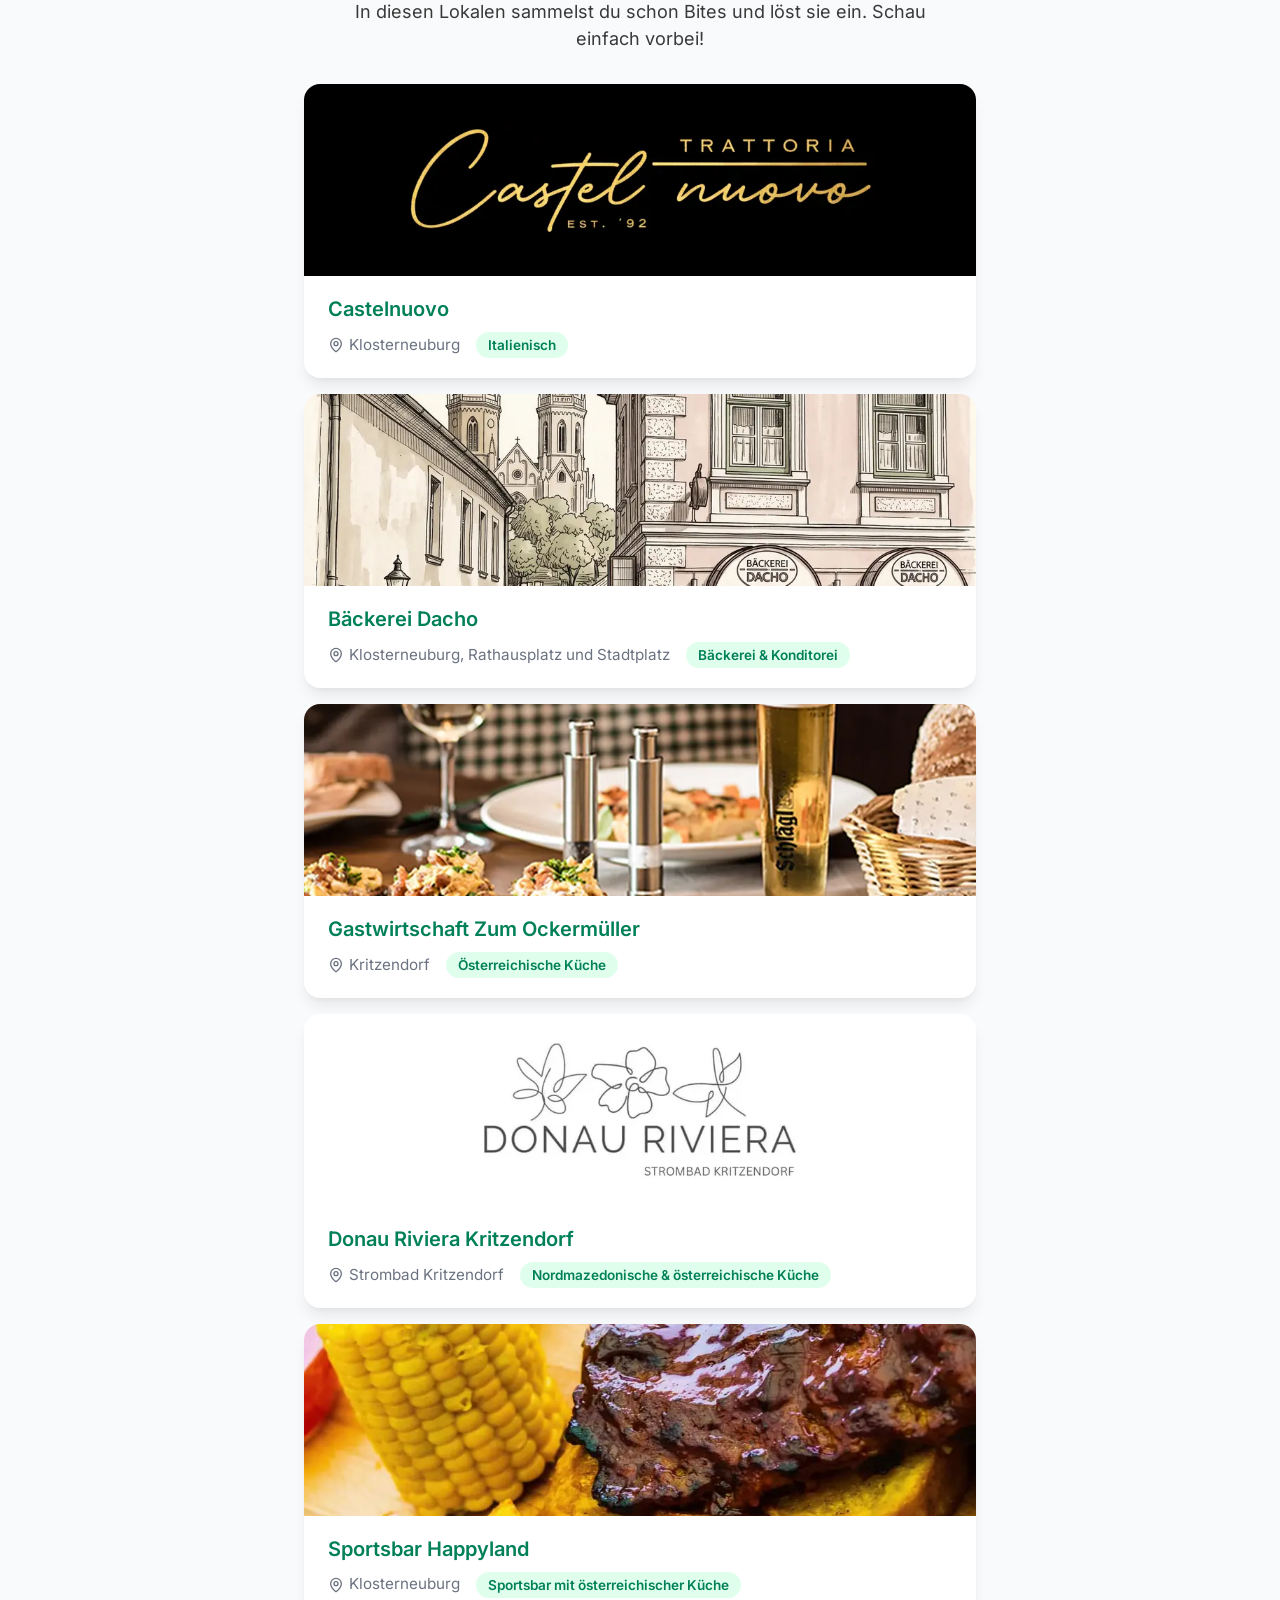
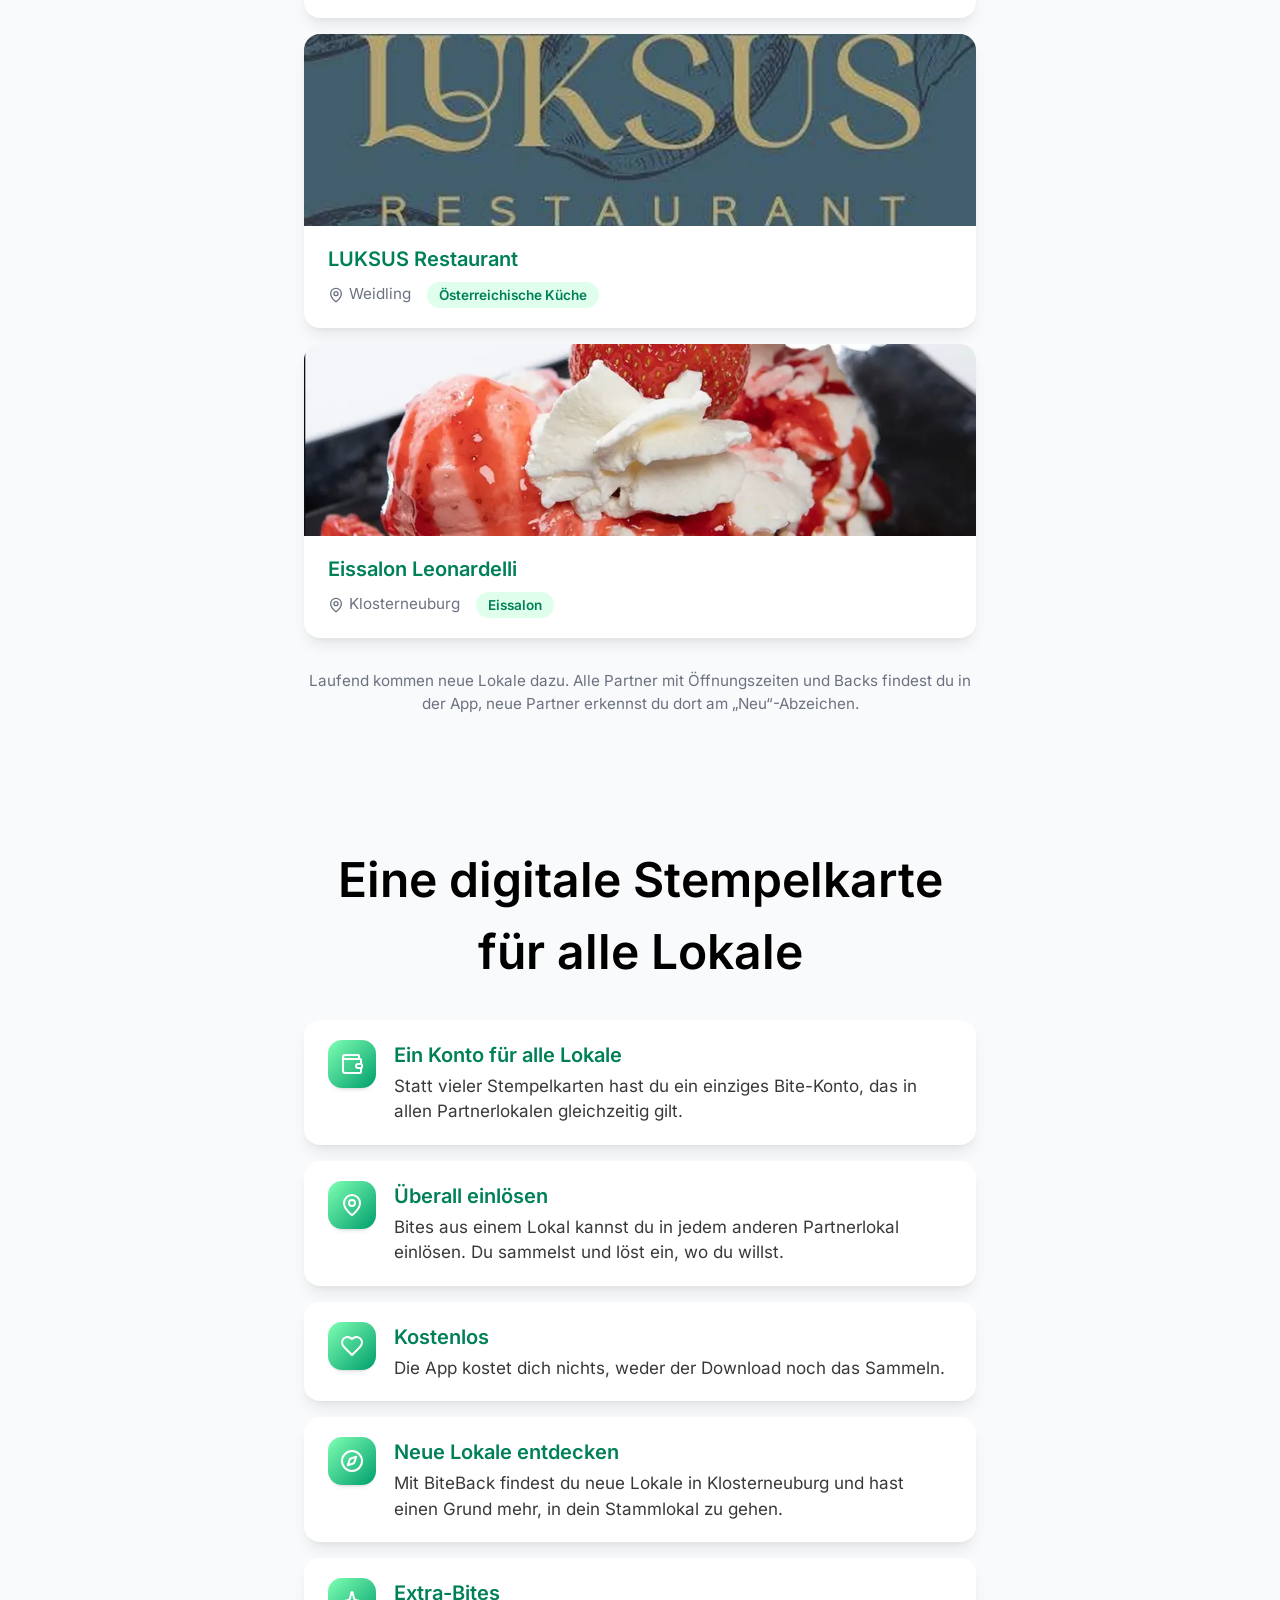
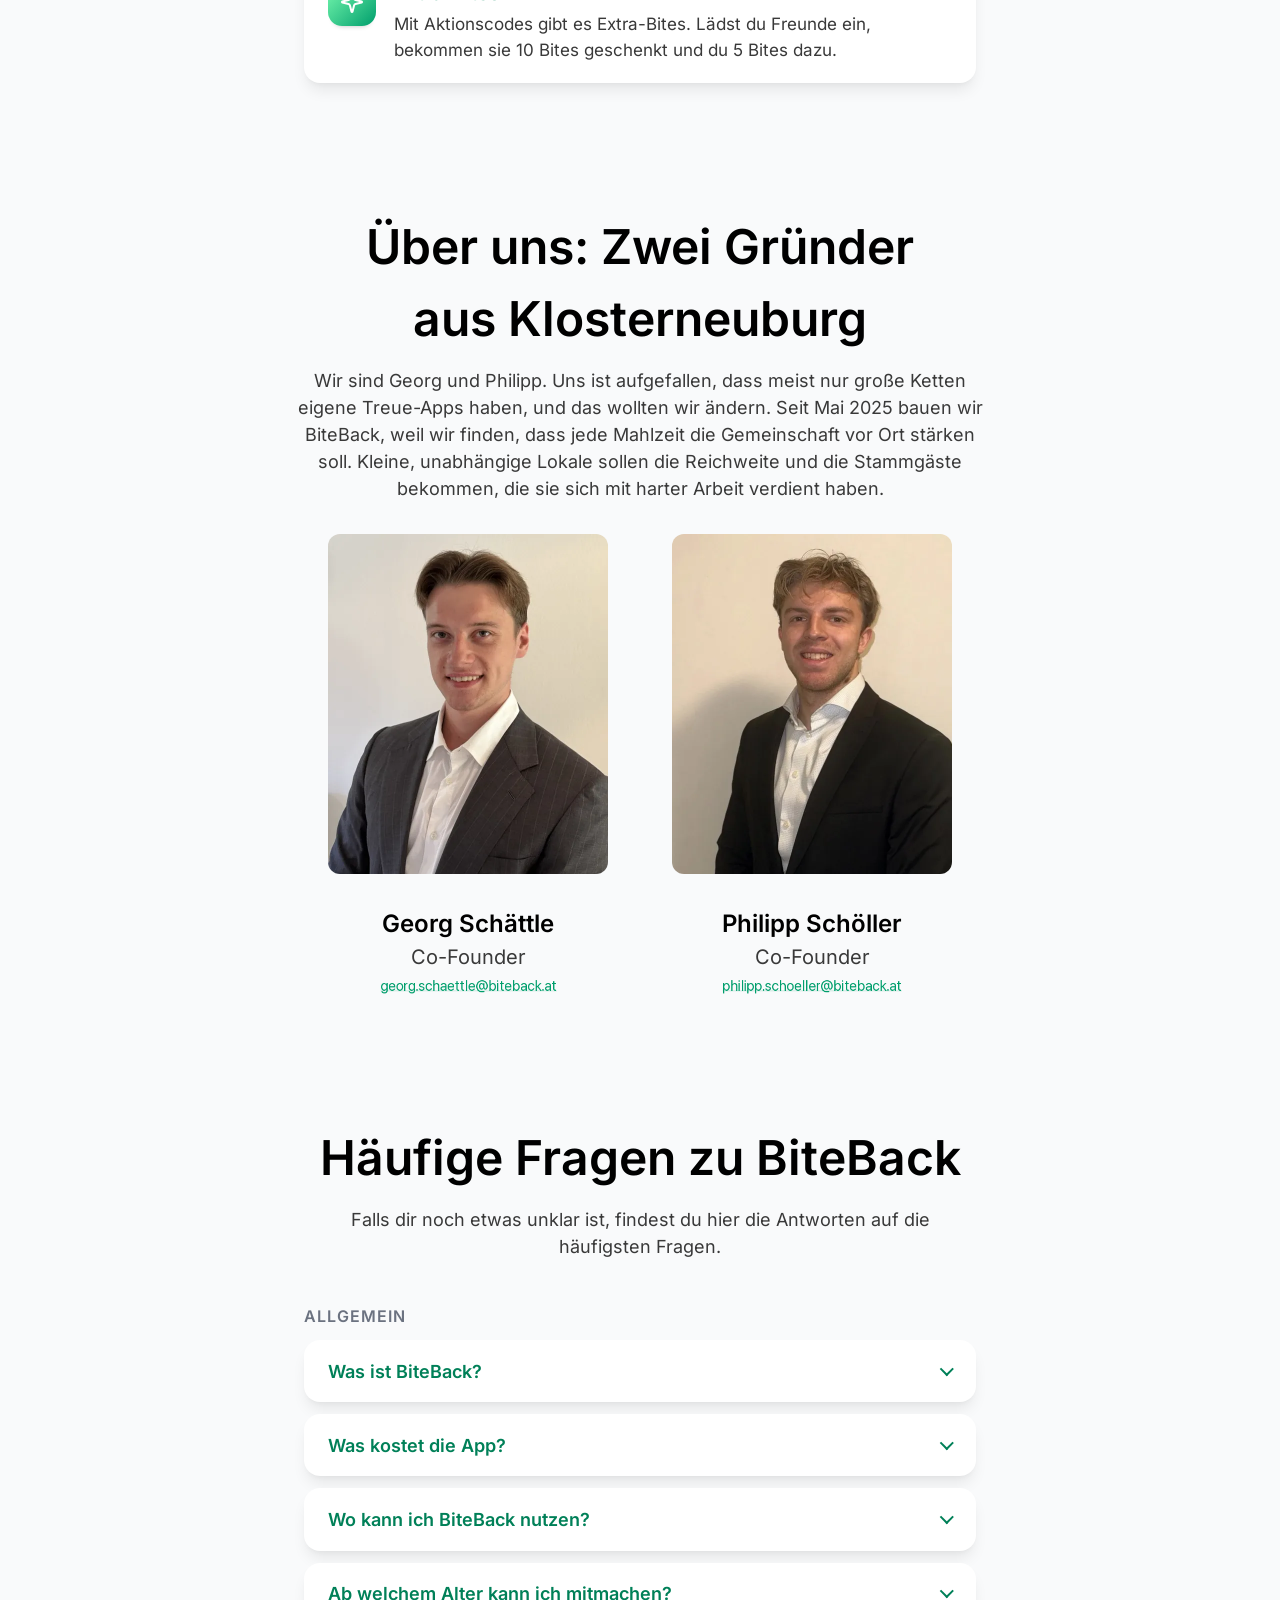
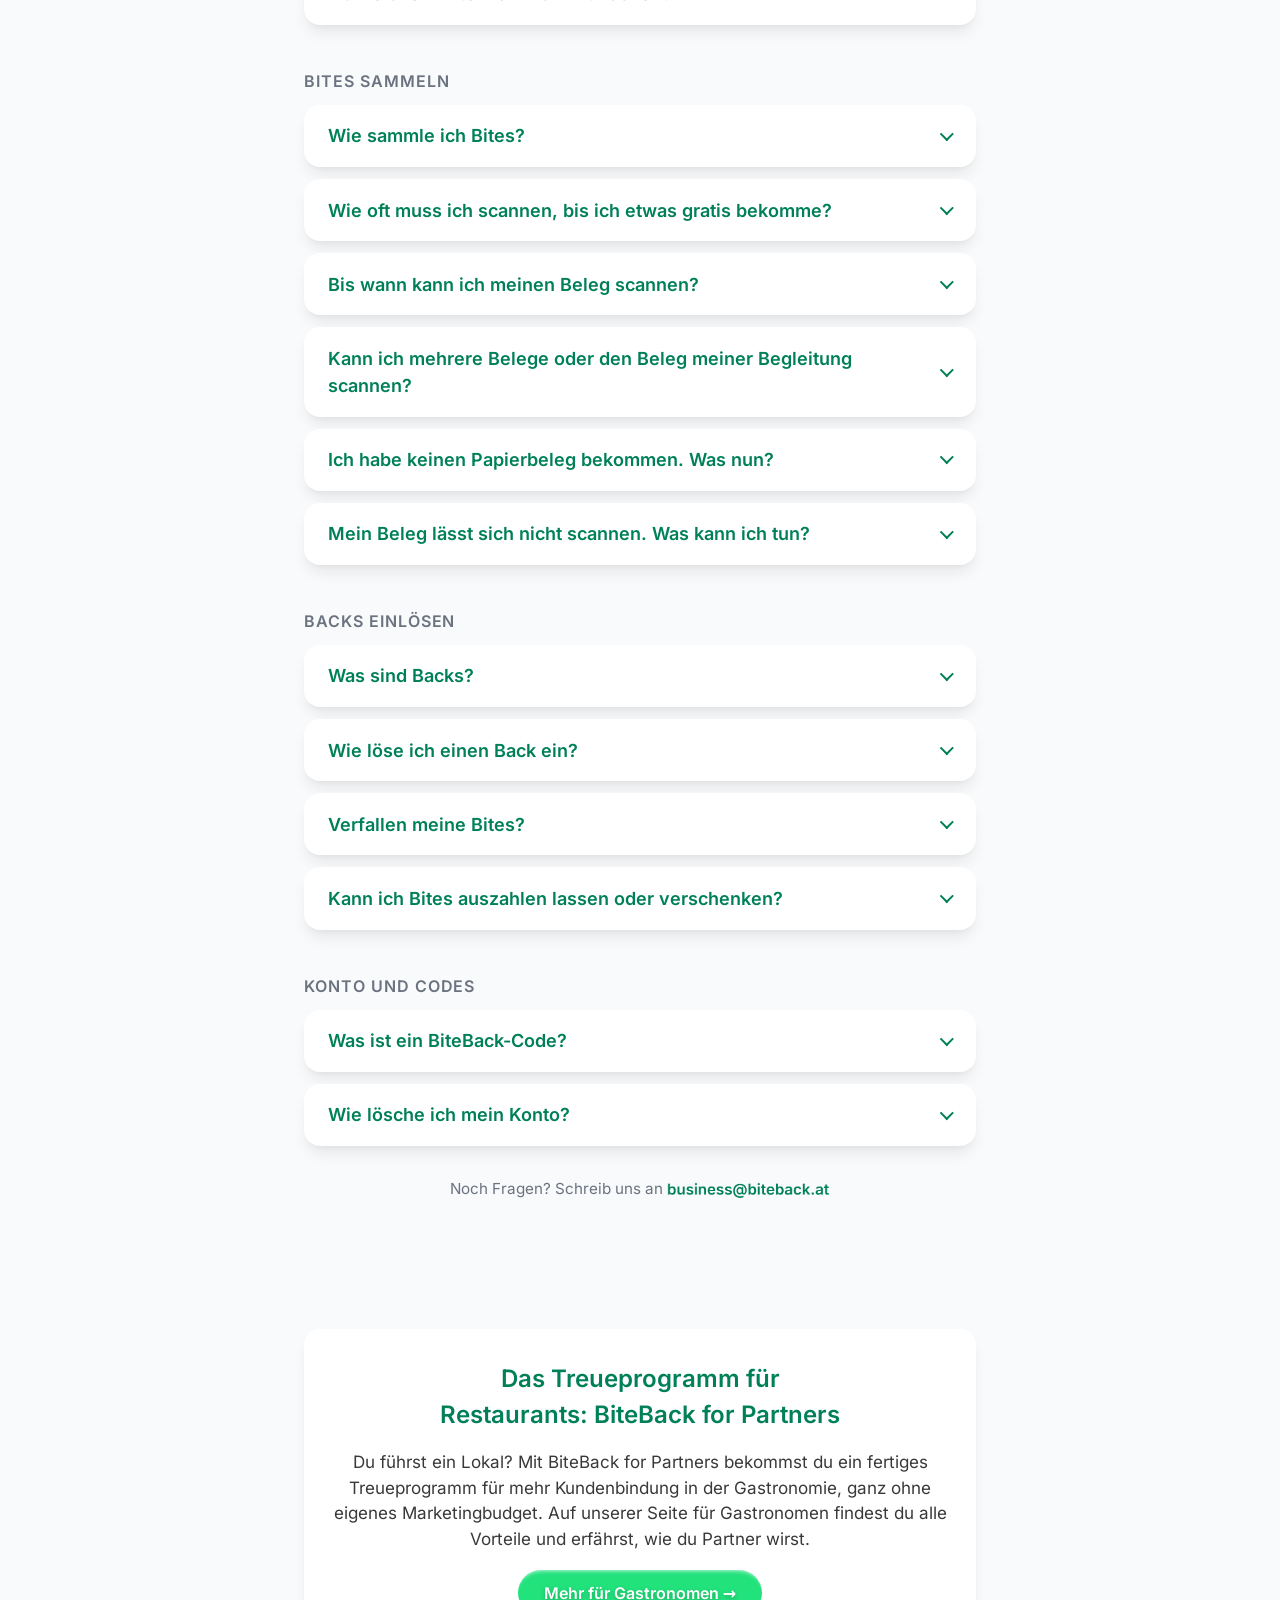
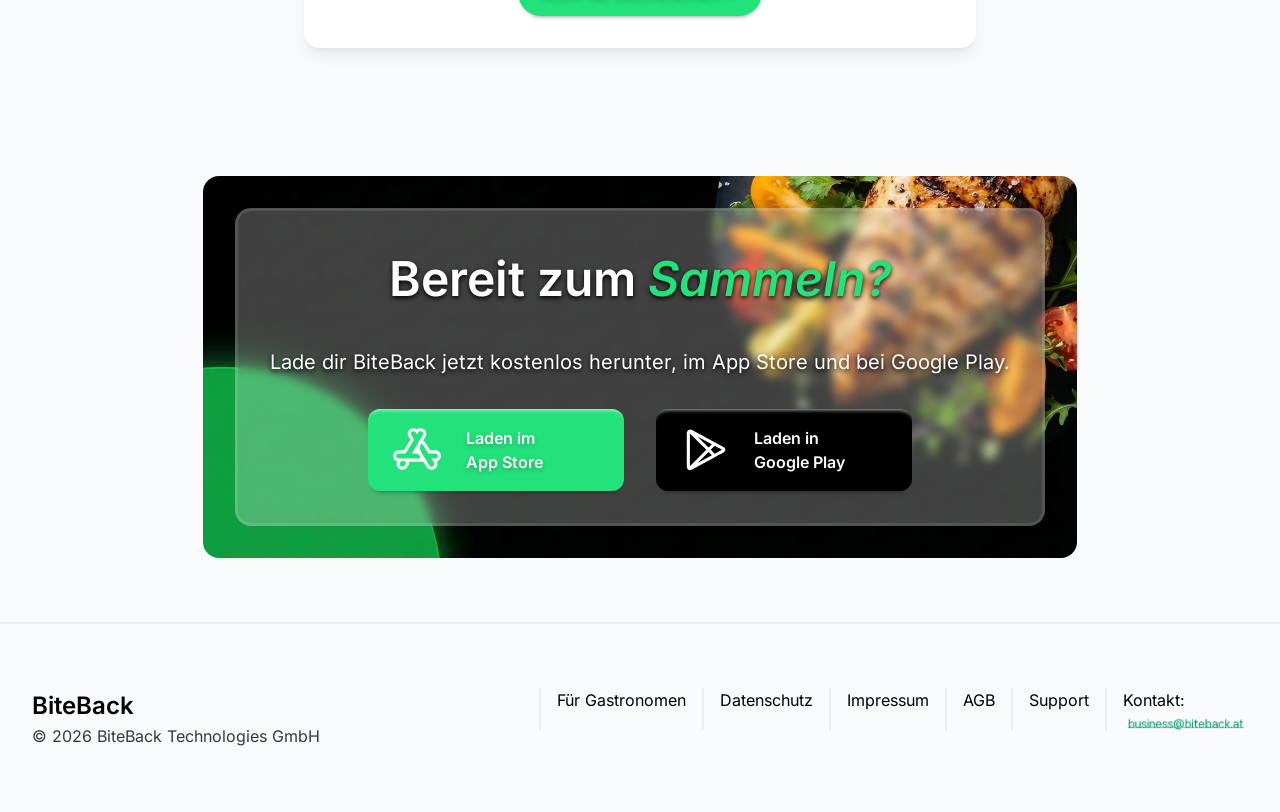
==== commit 55e757a7: "Kleinere Bildversionen fürs Handy (Lokal-Fotos 720 px, Download-Hintergrund 800/1600 px) Co-Authored" ====
--- a/index.html
+++ b/index.html
@@ -234,7 +234,7 @@
     <link href="./assets/fonts/inter-v20-latin-600.woff2" type="font/woff2" rel="preload" as="font" crossorigin>
     <link href="./assets/fonts/inter-v20-latin-600italic.woff2" type="font/woff2" rel="preload" as="font" crossorigin>
 
-    <link rel="stylesheet" href="./style.css?v=20261022f">
+    <link rel="stylesheet" href="./style.css?v=20261022h">
 
     <script src="./app.js?v=20261022d" defer></script>
     <script src="./contact.js?v=20261022b" defer></script>
@@ -349,7 +349,7 @@
                 <p data-i18n="partners_sub">In diesen Lokalen sammelst du schon Bites und löst sie ein. Schau einfach vorbei!</p>
             </div>
             <div class="tiles">
-                <article class="tile restaurant-tile"><img src="./assets/images/partner/castelnuovo.webp" alt="Castelnuovo" width="960" height="400" loading="lazy" decoding="async"><div class="tile-body"><h3>Castelnuovo</h3><div class="tile-meta"><span class="place"><svg aria-hidden="true"><use href="#i-pin"/></svg>Klosterneuburg</span><span class="pill" data-i18n="cat_italian">Italienisch</span></div></div></article><article class="tile restaurant-tile"><img src="./assets/images/partner/dacho-stadtplatz.webp" alt="Bäckerei Dacho" width="960" height="400" loading="lazy" decoding="async"><div class="tile-body"><h3>Bäckerei Dacho</h3><div class="tile-meta"><span class="place"><svg aria-hidden="true"><use href="#i-pin"/></svg>Klosterneuburg, Rathausplatz und Stadtplatz</span><span class="pill" data-i18n="cat_bakery">Bäckerei &amp; Konditorei</span></div></div></article><article class="tile restaurant-tile"><img src="./assets/images/partner/ockermueller.webp" alt="Gastwirtschaft Zum Ockermüller" width="960" height="400" loading="lazy" decoding="async"><div class="tile-body"><h3>Gastwirtschaft Zum Ockermüller</h3><div class="tile-meta"><span class="place"><svg aria-hidden="true"><use href="#i-pin"/></svg>Kritzendorf</span><span class="pill" data-i18n="cat_austrian">Österreichische Küche</span></div></div></article><article class="tile restaurant-tile"><img src="./assets/images/partner/donau-riviera.webp" alt="Donau Riviera Kritzendorf" width="960" height="400" loading="lazy" decoding="async"><div class="tile-body"><h3>Donau Riviera Kritzendorf</h3><div class="tile-meta"><span class="place"><svg aria-hidden="true"><use href="#i-pin"/></svg>Strombad Kritzendorf</span><span class="pill" data-i18n="cat_macedonian">Nordmazedonische &amp; österreichische Küche</span></div></div></article><article class="tile restaurant-tile"><img src="./assets/images/partner/happyland.webp" alt="Sportsbar Happyland" width="960" height="400" loading="lazy" decoding="async"><div class="tile-body"><h3>Sportsbar Happyland</h3><div class="tile-meta"><span class="place"><svg aria-hidden="true"><use href="#i-pin"/></svg>Klosterneuburg</span><span class="pill" data-i18n="cat_sportsbar">Sportsbar mit österreichischer Küche</span></div></div></article><article class="tile restaurant-tile"><img src="./assets/images/partner/luksus.webp" alt="LUKSUS Restaurant" width="960" height="400" loading="lazy" decoding="async"><div class="tile-body"><h3>LUKSUS Restaurant</h3><div class="tile-meta"><span class="place"><svg aria-hidden="true"><use href="#i-pin"/></svg>Weidling</span><span class="pill" data-i18n="cat_austrian">Österreichische Küche</span></div></div></article><article class="tile restaurant-tile"><img src="./assets/images/partner/leonardelli.webp" alt="Eissalon Leonardelli" width="960" height="400" loading="lazy" decoding="async"><div class="tile-body"><h3>Eissalon Leonardelli</h3><div class="tile-meta"><span class="place"><svg aria-hidden="true"><use href="#i-pin"/></svg>Klosterneuburg</span><span class="pill" data-i18n="cat_icecream">Eissalon</span></div></div></article>
+                <article class="tile restaurant-tile"><img src="./assets/images/partner/castelnuovo.webp" srcset="./assets/images/partner/castelnuovo-720.webp 720w, ./assets/images/partner/castelnuovo.webp 960w" sizes="(max-width: 600px) calc(100vw - 2rem), 46rem" alt="Castelnuovo" width="960" height="400" loading="lazy" decoding="async"><div class="tile-body"><h3>Castelnuovo</h3><div class="tile-meta"><span class="place"><svg aria-hidden="true"><use href="#i-pin"/></svg>Klosterneuburg</span><span class="pill" data-i18n="cat_italian">Italienisch</span></div></div></article><article class="tile restaurant-tile"><img src="./assets/images/partner/dacho-stadtplatz.webp" srcset="./assets/images/partner/dacho-stadtplatz-720.webp 720w, ./assets/images/partner/dacho-stadtplatz.webp 960w" sizes="(max-width: 600px) calc(100vw - 2rem), 46rem" alt="Bäckerei Dacho" width="960" height="400" loading="lazy" decoding="async"><div class="tile-body"><h3>Bäckerei Dacho</h3><div class="tile-meta"><span class="place"><svg aria-hidden="true"><use href="#i-pin"/></svg>Klosterneuburg, Rathausplatz und Stadtplatz</span><span class="pill" data-i18n="cat_bakery">Bäckerei &amp; Konditorei</span></div></div></article><article class="tile restaurant-tile"><img src="./assets/images/partner/ockermueller.webp" srcset="./assets/images/partner/ockermueller-720.webp 720w, ./assets/images/partner/ockermueller.webp 960w" sizes="(max-width: 600px) calc(100vw - 2rem), 46rem" alt="Gastwirtschaft Zum Ockermüller" width="960" height="400" loading="lazy" decoding="async"><div class="tile-body"><h3>Gastwirtschaft Zum Ockermüller</h3><div class="tile-meta"><span class="place"><svg aria-hidden="true"><use href="#i-pin"/></svg>Kritzendorf</span><span class="pill" data-i18n="cat_austrian">Österreichische Küche</span></div></div></article><article class="tile restaurant-tile"><img src="./assets/images/partner/donau-riviera.webp" srcset="./assets/images/partner/donau-riviera-720.webp 720w, ./assets/images/partner/donau-riviera.webp 960w" sizes="(max-width: 600px) calc(100vw - 2rem), 46rem" alt="Donau Riviera Kritzendorf" width="960" height="400" loading="lazy" decoding="async"><div class="tile-body"><h3>Donau Riviera Kritzendorf</h3><div class="tile-meta"><span class="place"><svg aria-hidden="true"><use href="#i-pin"/></svg>Strombad Kritzendorf</span><span class="pill" data-i18n="cat_macedonian">Nordmazedonische &amp; österreichische Küche</span></div></div></article><article class="tile restaurant-tile"><img src="./assets/images/partner/happyland.webp" srcset="./assets/images/partner/happyland-720.webp 720w, ./assets/images/partner/happyland.webp 960w" sizes="(max-width: 600px) calc(100vw - 2rem), 46rem" alt="Sportsbar Happyland" width="960" height="400" loading="lazy" decoding="async"><div class="tile-body"><h3>Sportsbar Happyland</h3><div class="tile-meta"><span class="place"><svg aria-hidden="true"><use href="#i-pin"/></svg>Klosterneuburg</span><span class="pill" data-i18n="cat_sportsbar">Sportsbar mit österreichischer Küche</span></div></div></article><article class="tile restaurant-tile"><img src="./assets/images/partner/luksus.webp" srcset="./assets/images/partner/luksus-720.webp 720w, ./assets/images/partner/luksus.webp 960w" sizes="(max-width: 600px) calc(100vw - 2rem), 46rem" alt="LUKSUS Restaurant" width="960" height="400" loading="lazy" decoding="async"><div class="tile-body"><h3>LUKSUS Restaurant</h3><div class="tile-meta"><span class="place"><svg aria-hidden="true"><use href="#i-pin"/></svg>Weidling</span><span class="pill" data-i18n="cat_austrian">Österreichische Küche</span></div></div></article><article class="tile restaurant-tile"><img src="./assets/images/partner/leonardelli.webp" srcset="./assets/images/partner/leonardelli-720.webp 720w, ./assets/images/partner/leonardelli.webp 960w" sizes="(max-width: 600px) calc(100vw - 2rem), 46rem" alt="Eissalon Leonardelli" width="960" height="400" loading="lazy" decoding="async"><div class="tile-body"><h3>Eissalon Leonardelli</h3><div class="tile-meta"><span class="place"><svg aria-hidden="true"><use href="#i-pin"/></svg>Klosterneuburg</span><span class="pill" data-i18n="cat_icecream">Eissalon</span></div></div></article>
             </div>
             <p class="small-note" data-i18n="partners_more">Laufend kommen neue Lokale dazu. Alle Partner mit Öffnungszeiten und Backs findest du in der App, neue Partner erkennst du dort am „Neu“-Abzeichen.</p>
         </section>
--- a/style.css
+++ b/style.css
@@ -372,7 +372,8 @@
     align-items: center;
     padding: var(--padding-m);
     border-radius: var(--l-border-radius);
-    background-image: url(./assets/images/cta-background.webp);
+    /* 1600 px reicht für die breiteste Box; am Handy lädt die 800-px-Version (siehe unten) */
+    background-image: url(./assets/images/cta-background-1600.webp);
     background-size: cover;
     background-position: center;
     color: var(--white);
@@ -1052,6 +1053,27 @@
 
     .cta.container {
         padding: 1rem;
+        background-image: url(./assets/images/cta-background-800.webp);
+    }
+
+    /* Footer am Handy: BiteBack-Block oben, Links darunter in zwei Spalten */
+    footer {
+        flex-direction: column;
+        gap: 1.75rem;
+        /* Platz für das schwebende Logo unten, damit es keine Links verdeckt */
+        padding-bottom: 7rem;
+    }
+
+    footer ul {
+        display: grid;
+        grid-template-columns: 1fr 1fr;
+        gap: 1rem 1.25rem;
+        width: 100%;
+        margin: 0;
+    }
+
+    footer li {
+        min-width: 0;
     }
 }
 
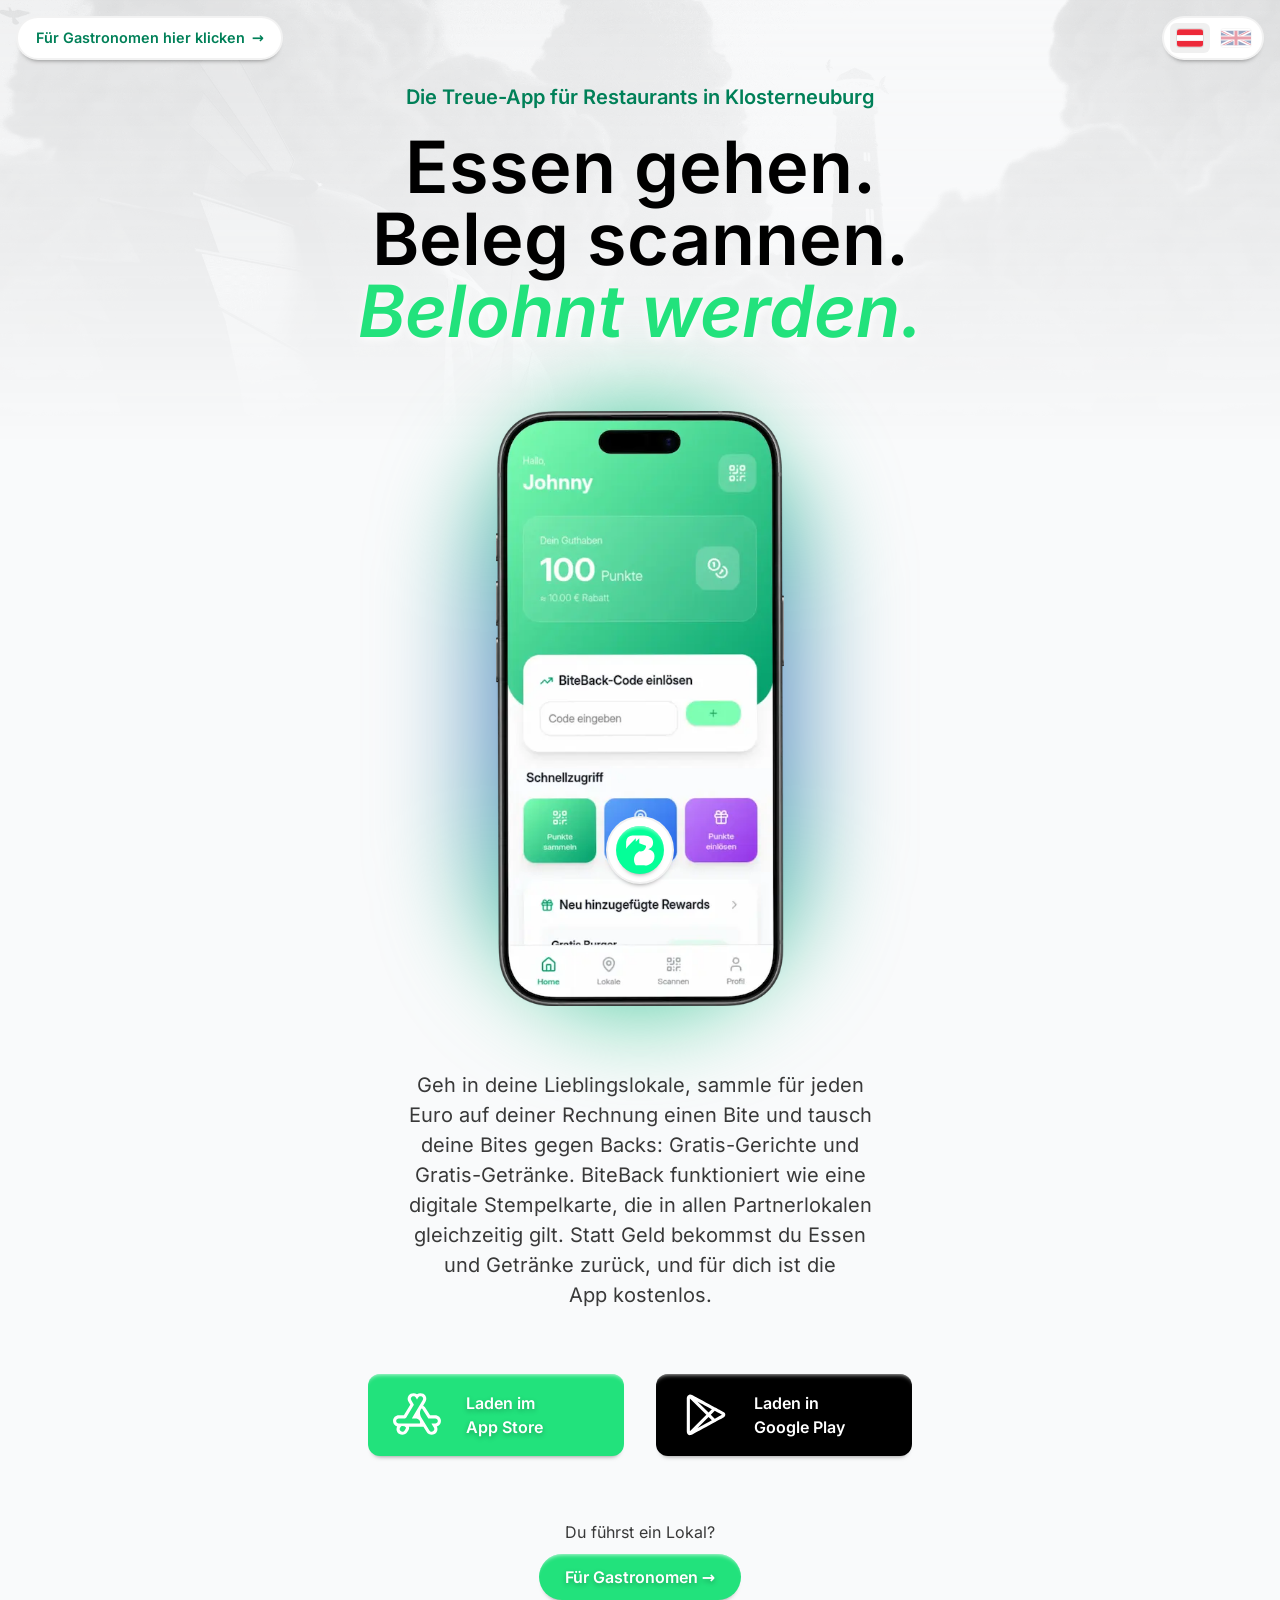
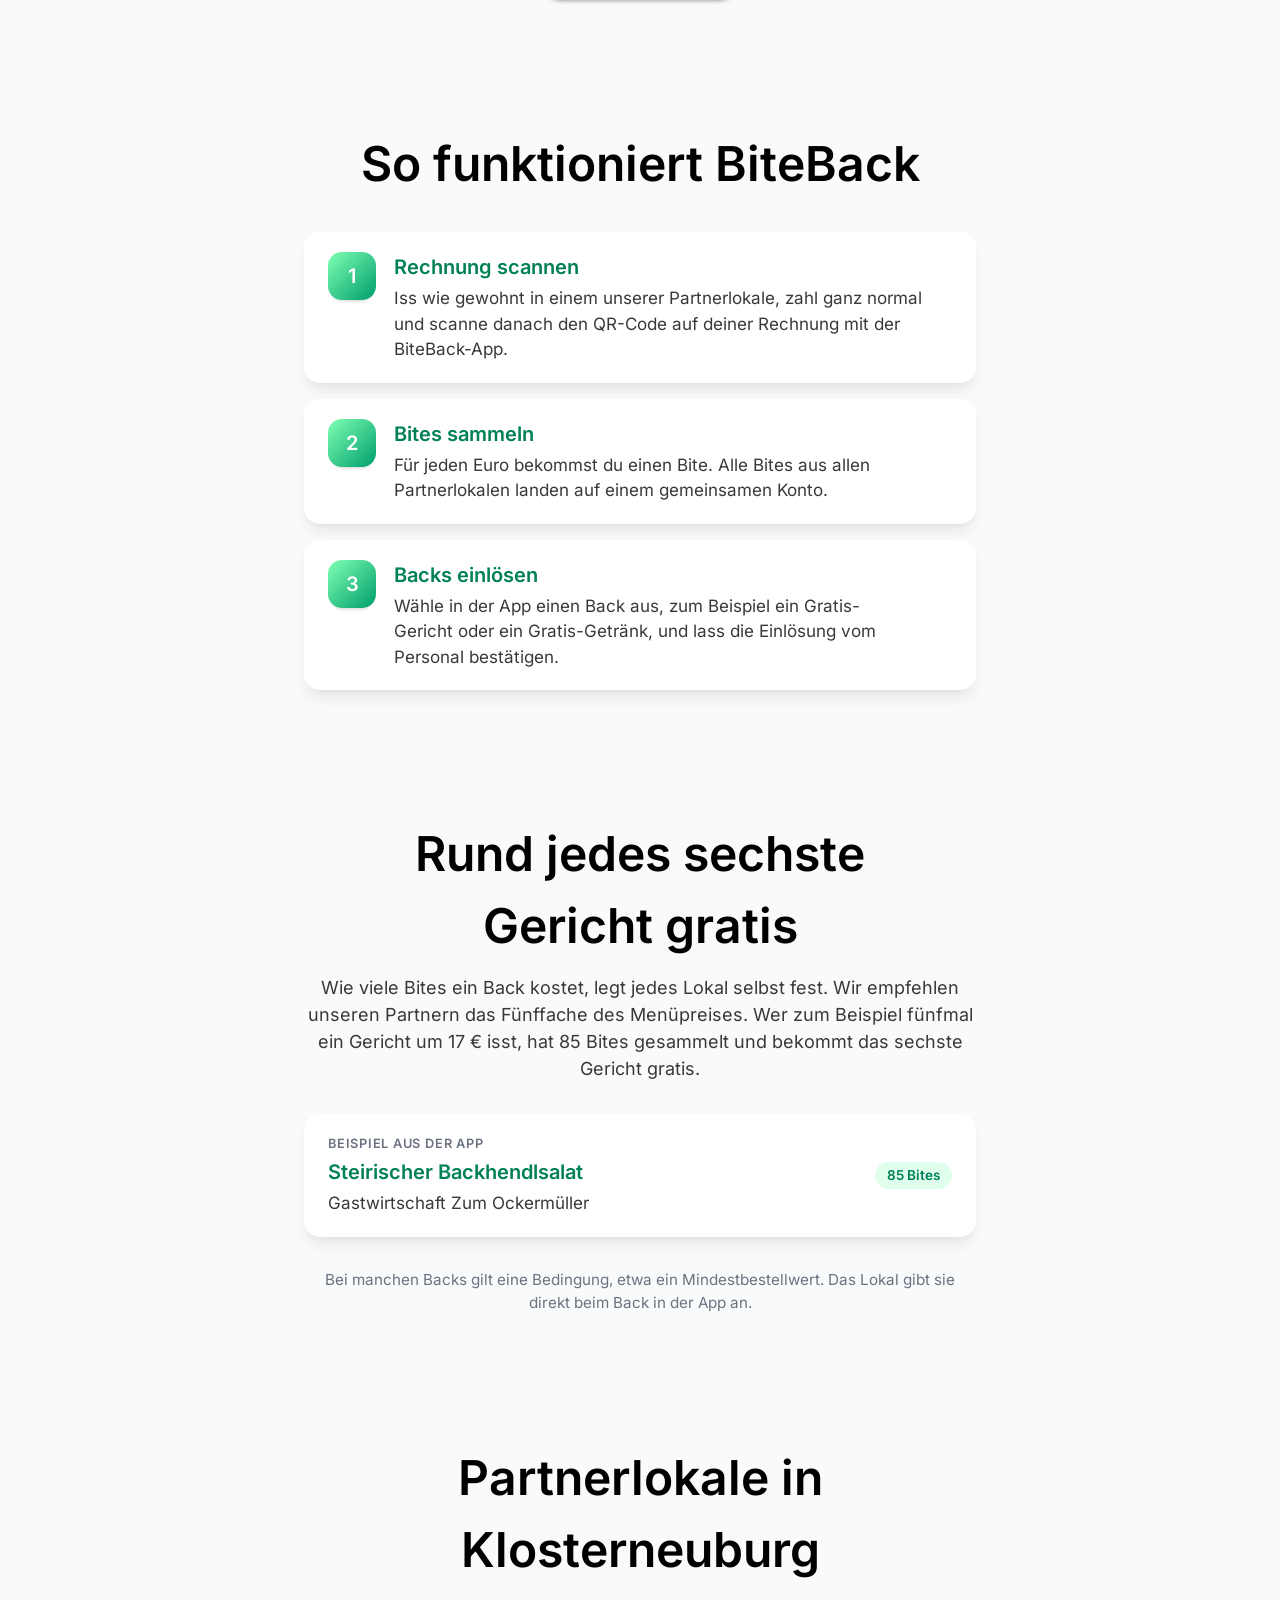
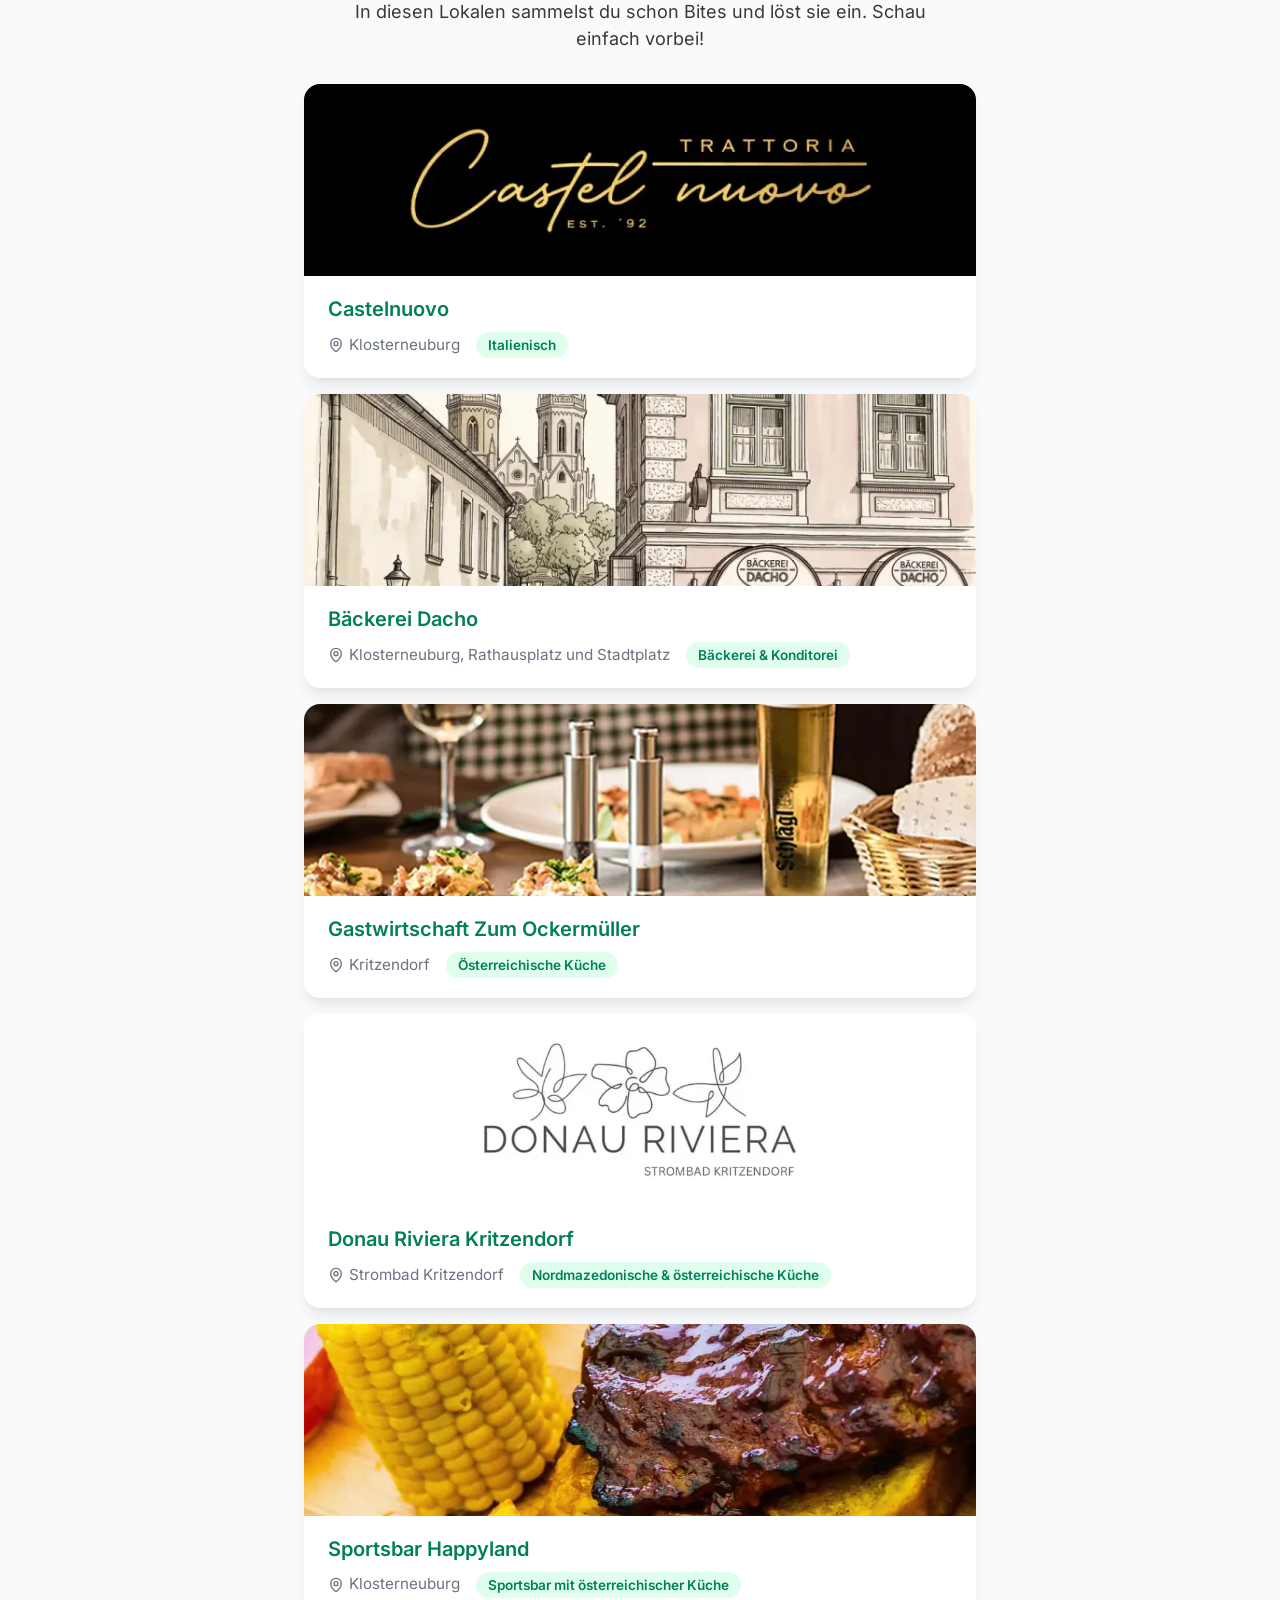
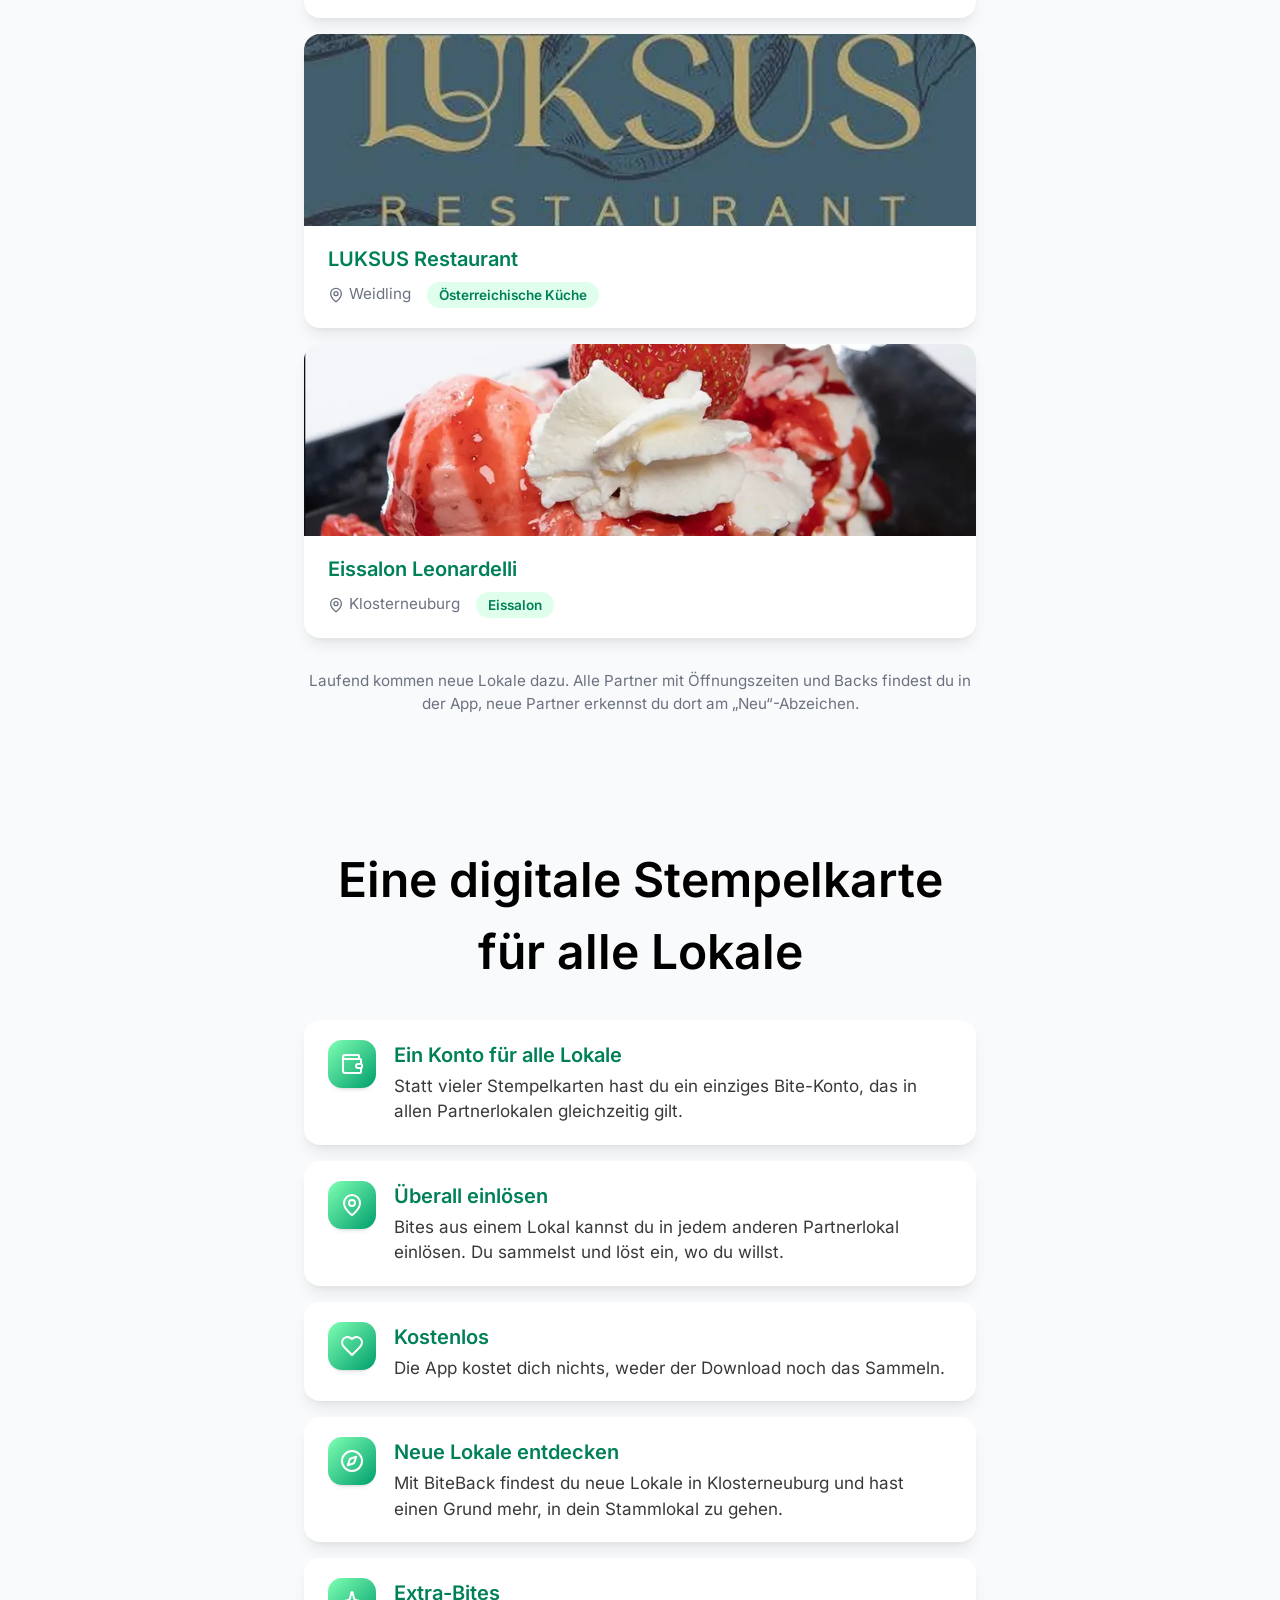
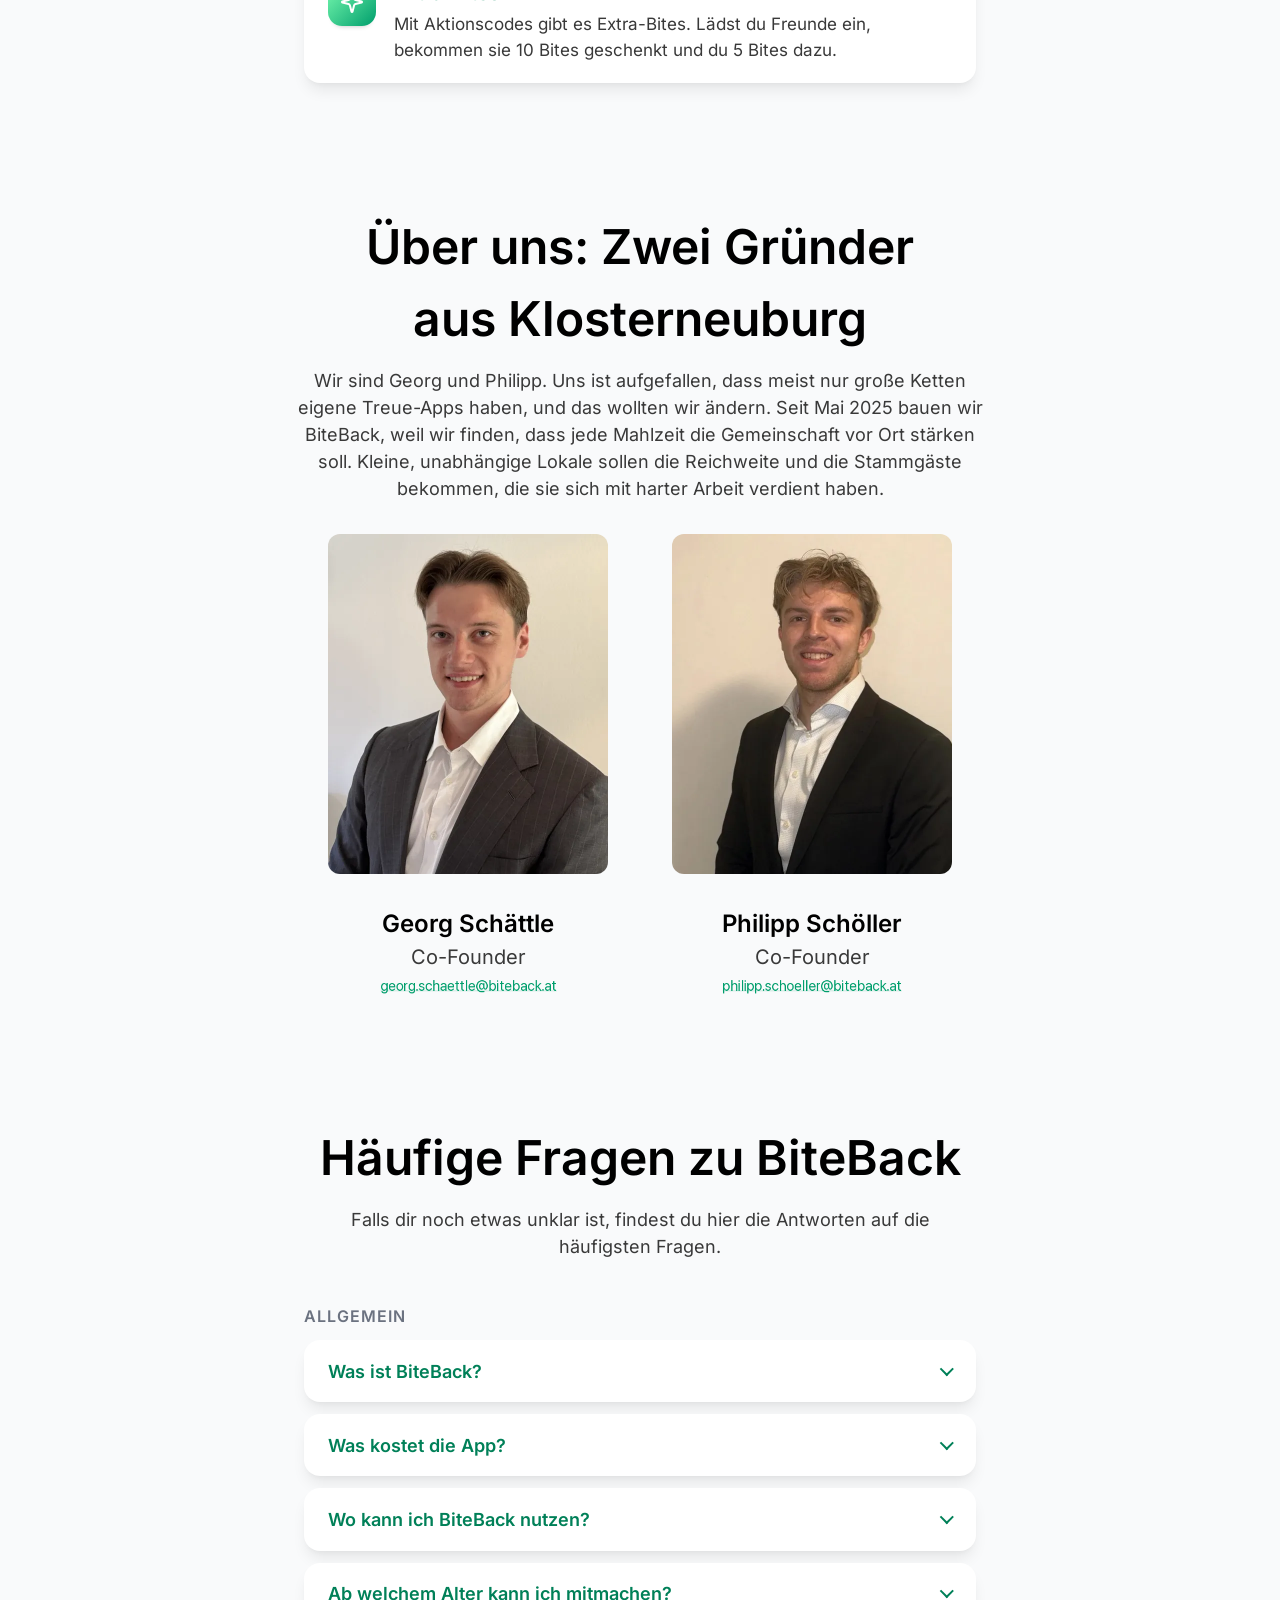
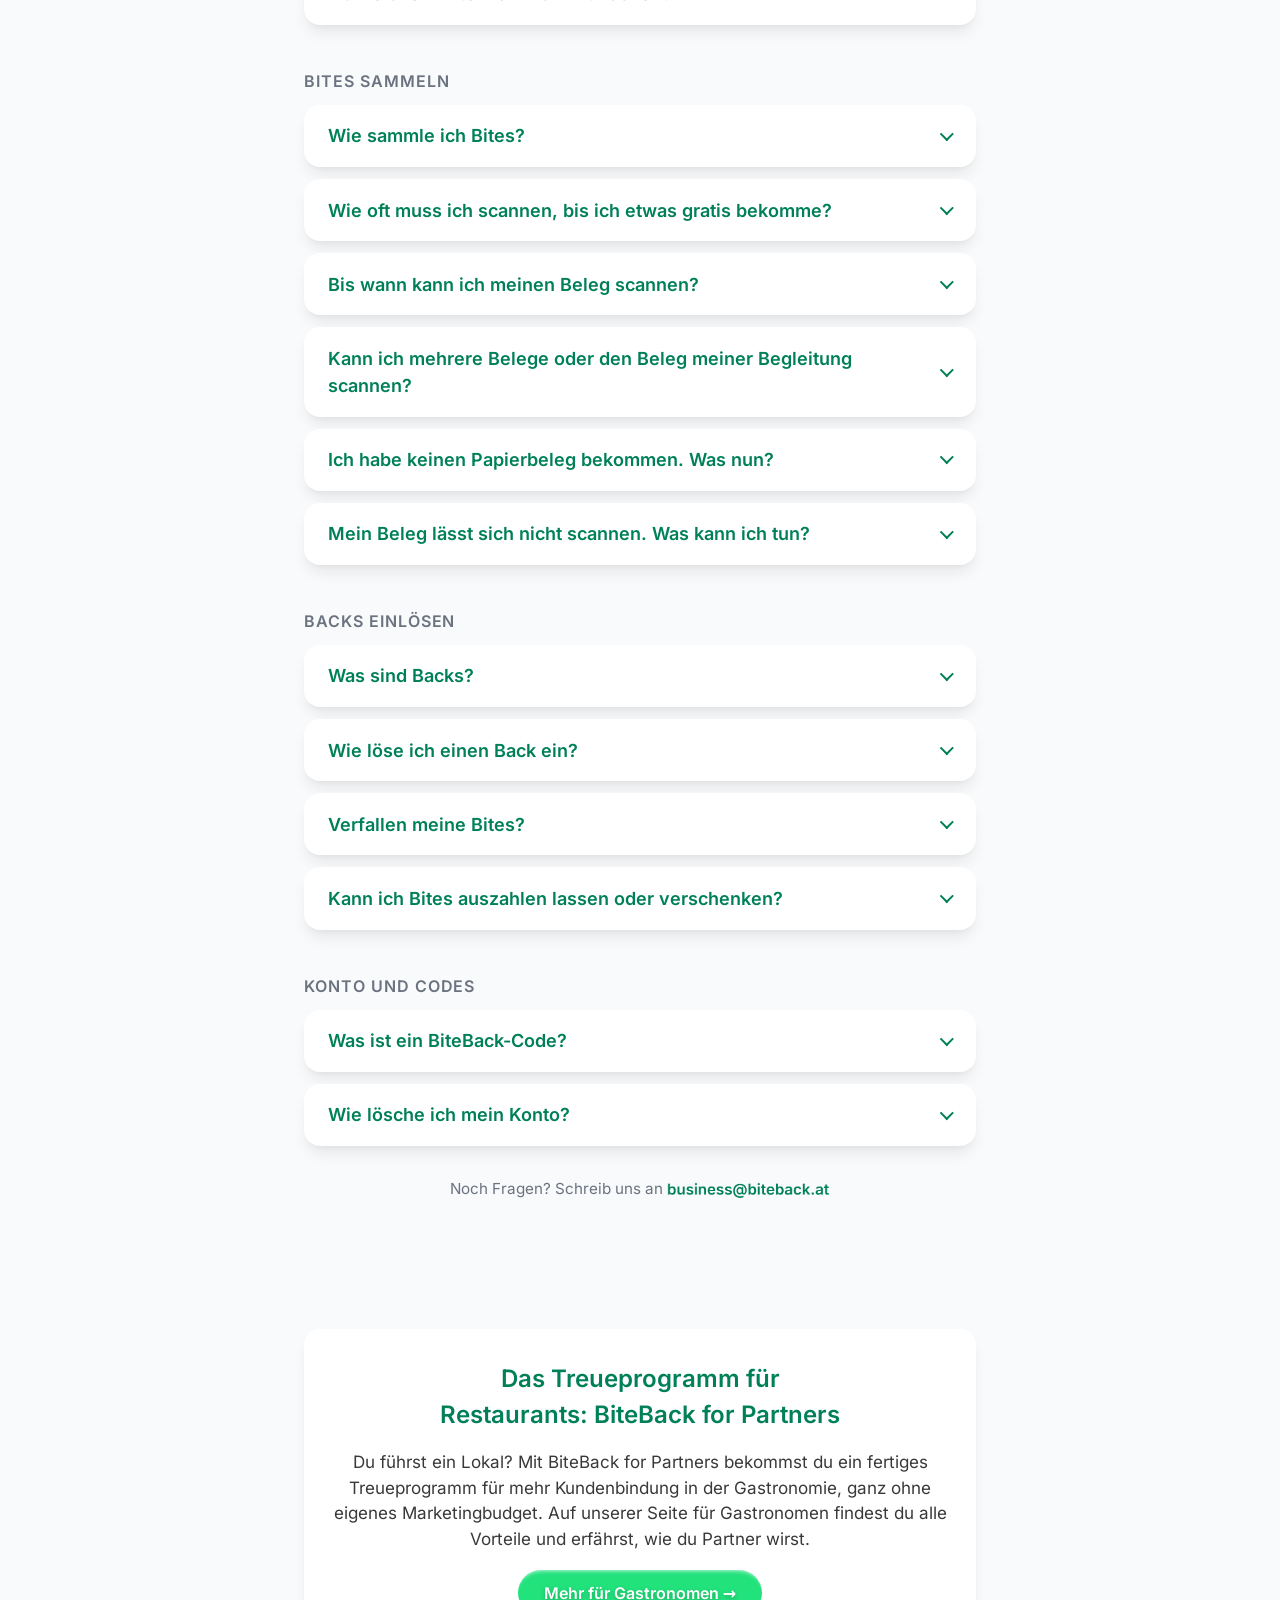
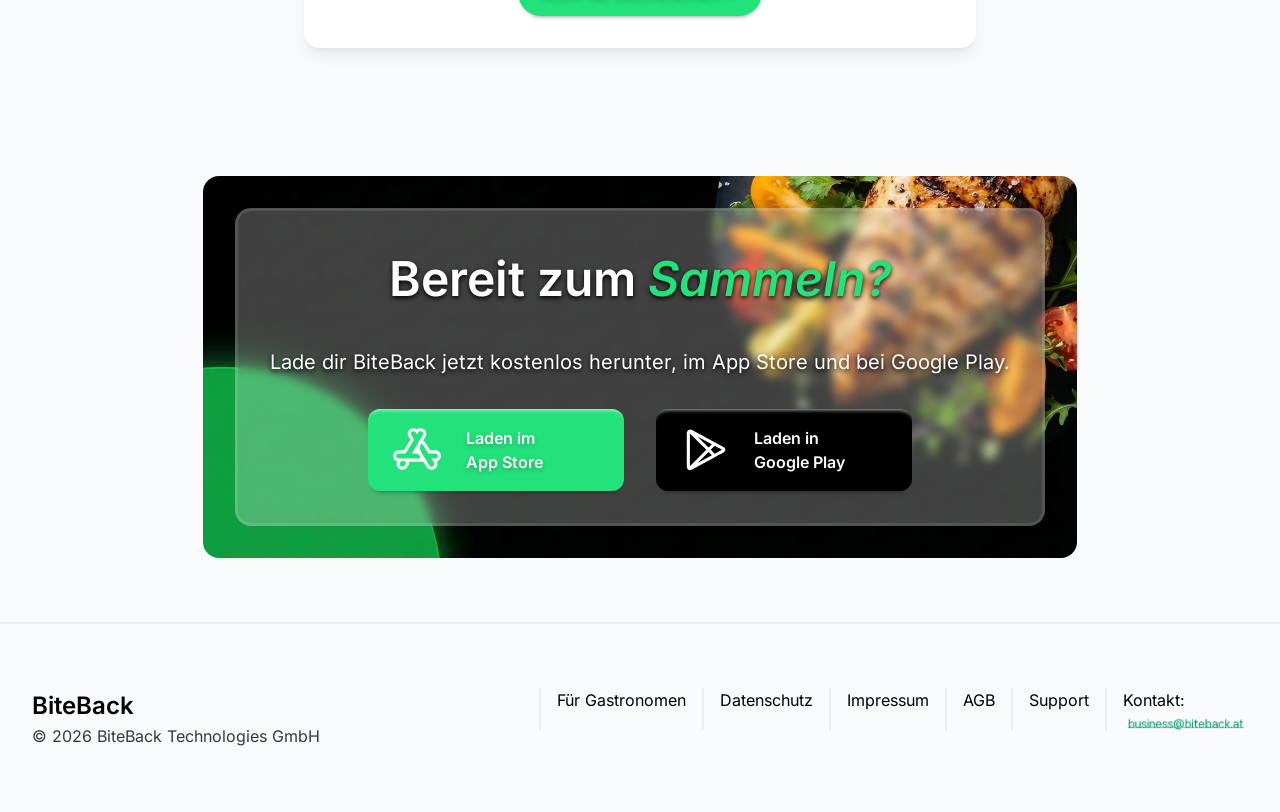
==== commit 1dc6bfdf: "PageSpeed-Feinschliff: Bildmaße für Kontaktbilder, Leisten erst beim Scrollen messen, Dacho-Foto kle" ====
--- a/index.html
+++ b/index.html
@@ -236,7 +236,7 @@
 
     <link rel="stylesheet" href="./style.css?v=20261022h">
 
-    <script src="./app.js?v=20261022d" defer></script>
+    <script src="./app.js?v=20261022e" defer></script>
     <script src="./contact.js?v=20261022b" defer></script>
 
 </head>
@@ -379,7 +379,7 @@
                     <div>
                         <h3>Georg Schättle</h3>
                         <p>Co-Founder</p>
-                        <p><img src="./assets/images/email_georg.png" alt="E-Mail Georg Schättle" style="height:22px;"></p>
+                        <p><img src="./assets/images/email_georg.png" alt="E-Mail Georg Schättle" style="height:22px;width:auto;" width="340" height="40"></p>
                     </div>
                 </div>
                 <div class="persona container">
@@ -390,7 +390,7 @@
                     <div>
                         <h3>Philipp Schöller</h3>
                         <p>Co-Founder</p>
-                        <p><img src="./assets/images/email_philipp.png" alt="E-Mail Philipp Schöller" style="height:22px;"></p>
+                        <p><img src="./assets/images/email_philipp.png" alt="E-Mail Philipp Schöller" style="height:22px;width:auto;" width="345" height="40"></p>
                     </div>
                 </div>
             </div>
@@ -425,7 +425,7 @@
 <details class="tile"><summary data-i18n="fq3_0q">Was ist ein BiteBack-Code?</summary><p class="answer" data-i18n="fq3_0a">Mit Codes bekommst du Extra-Bites. Du hast einen persönlichen Einladungscode: Gibt ihn jemand in der App ein, bekommt die neue Person 10 Bites und du 5 Bites. Dazu kommen Aktionscodes zu besonderen Anlässen. Zum Einlösen von Codes bestätigst du einmalig deine Handynummer.</p></details>
 <details class="tile"><summary data-i18n="fq3_1q">Wie lösche ich mein Konto?</summary><p class="answer" data-i18n="fq3_1a">Jederzeit direkt in der App unter Profil.</p></details>
 </div>
-            <p class="small-note"><span data-i18n="faq_more">Noch Fragen? Schreib uns an</span> <a href="#" class="obf" data-h="bWFpbHRvOmJ1c2luZXNzQGJpdGViYWNrLmF0" aria-label="E-Mail an BiteBack schreiben"><img src="./assets/images/contact/mail-business-green.png" alt="E-Mail-Adresse von BiteBack" class="ct" style="display:inline-block;vertical-align:top;height:1.5em;width:auto;"></a></p>
+            <p class="small-note"><span data-i18n="faq_more">Noch Fragen? Schreib uns an</span> <a href="#" class="obf" data-h="bWFpbHRvOmJ1c2luZXNzQGJpdGViYWNrLmF0" aria-label="E-Mail an BiteBack schreiben"><img src="./assets/images/contact/mail-business-green.png" alt="E-Mail-Adresse von BiteBack" class="ct" style="display:inline-block;vertical-align:top;height:1.5em;width:auto;" width="494" height="69"></a></p>
         </section>
 
         <section class="content section" id="gastronomen">
@@ -468,7 +468,7 @@
                 <li><a href="./agb.html" data-i18n="footer_terms" style="color:inherit;text-decoration:none;">AGB</a></li>
                 <li data-i18n="footer_support">Support</li>
                 <li><span data-i18n="footer_contact">Kontakt: </span><img src="./assets/images/email_business.png"
-                        alt="E-Mail-Adresse von BiteBack" style="height:18px;vertical-align:middle;"></li>
+                        alt="E-Mail-Adresse von BiteBack" style="height:18px;vertical-align:middle;width:auto;" width="263" height="38"></li>
             </ul>
         </div>
     </footer>
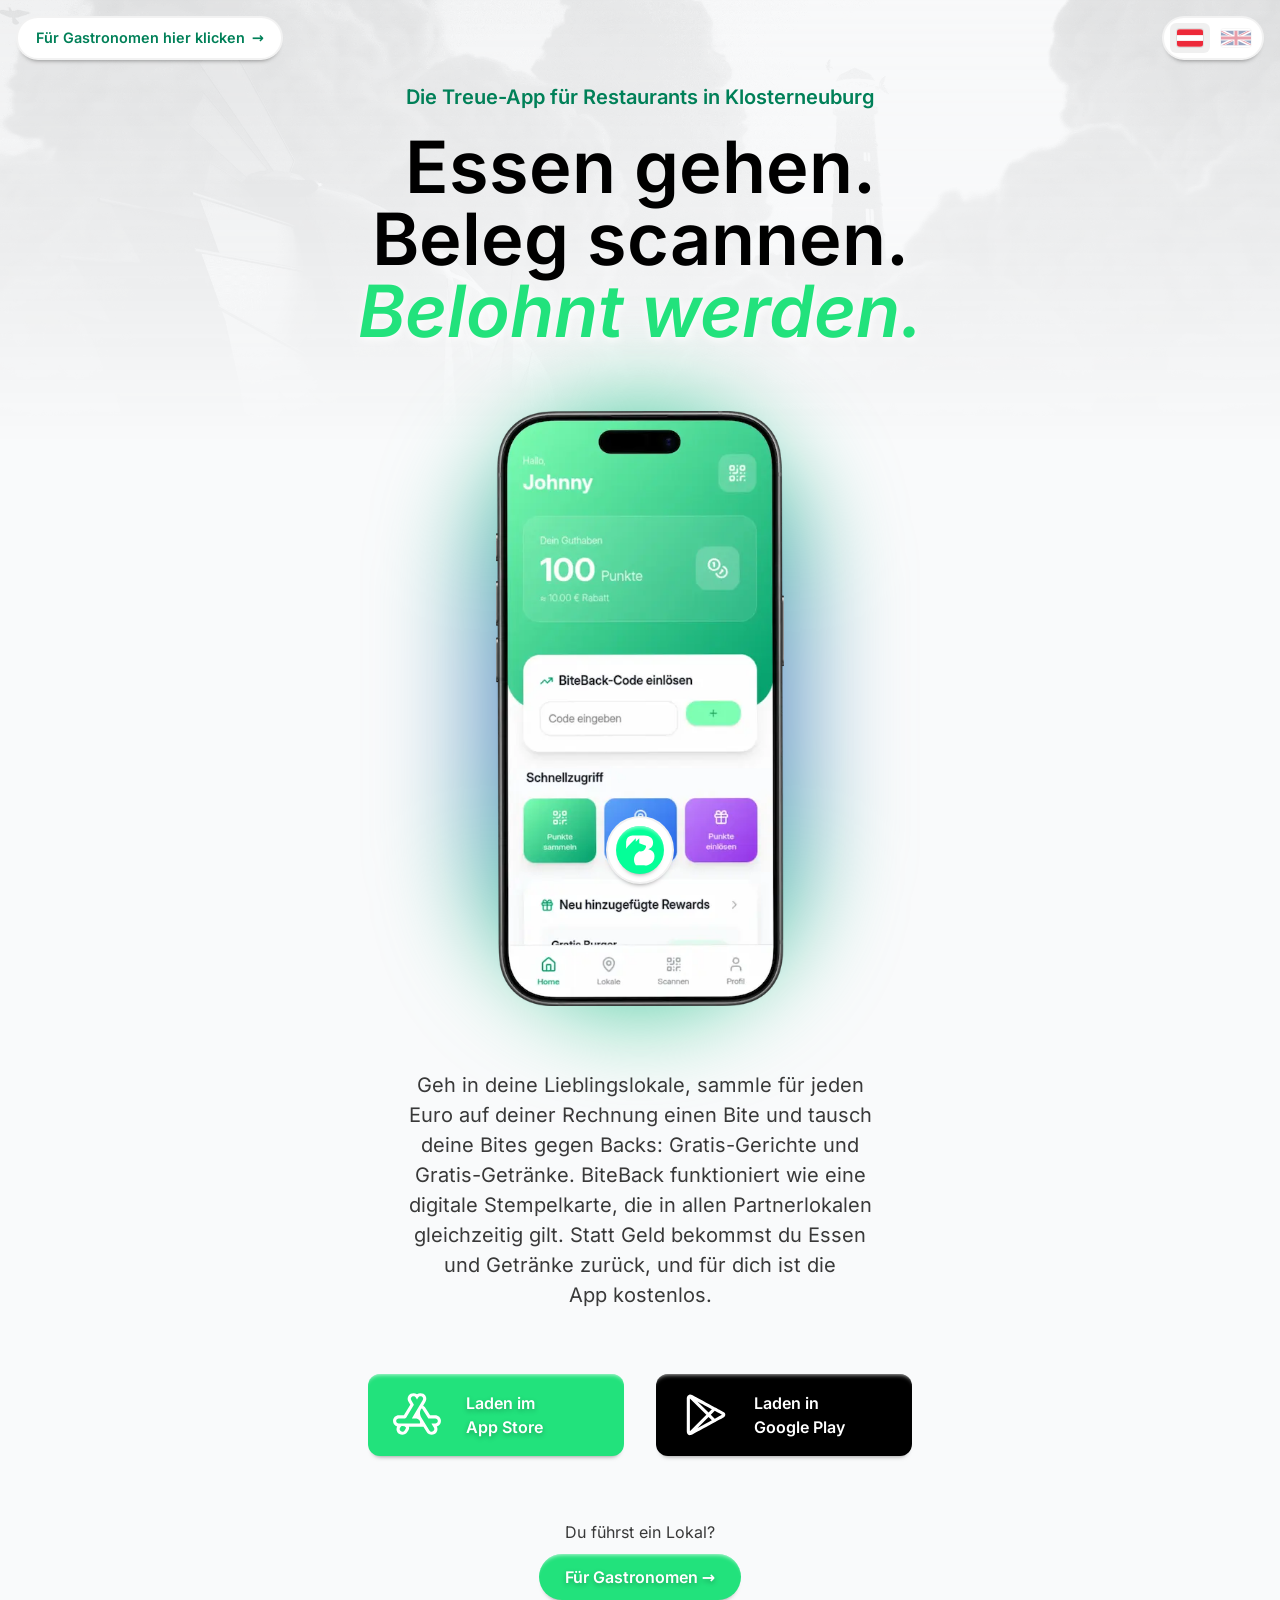
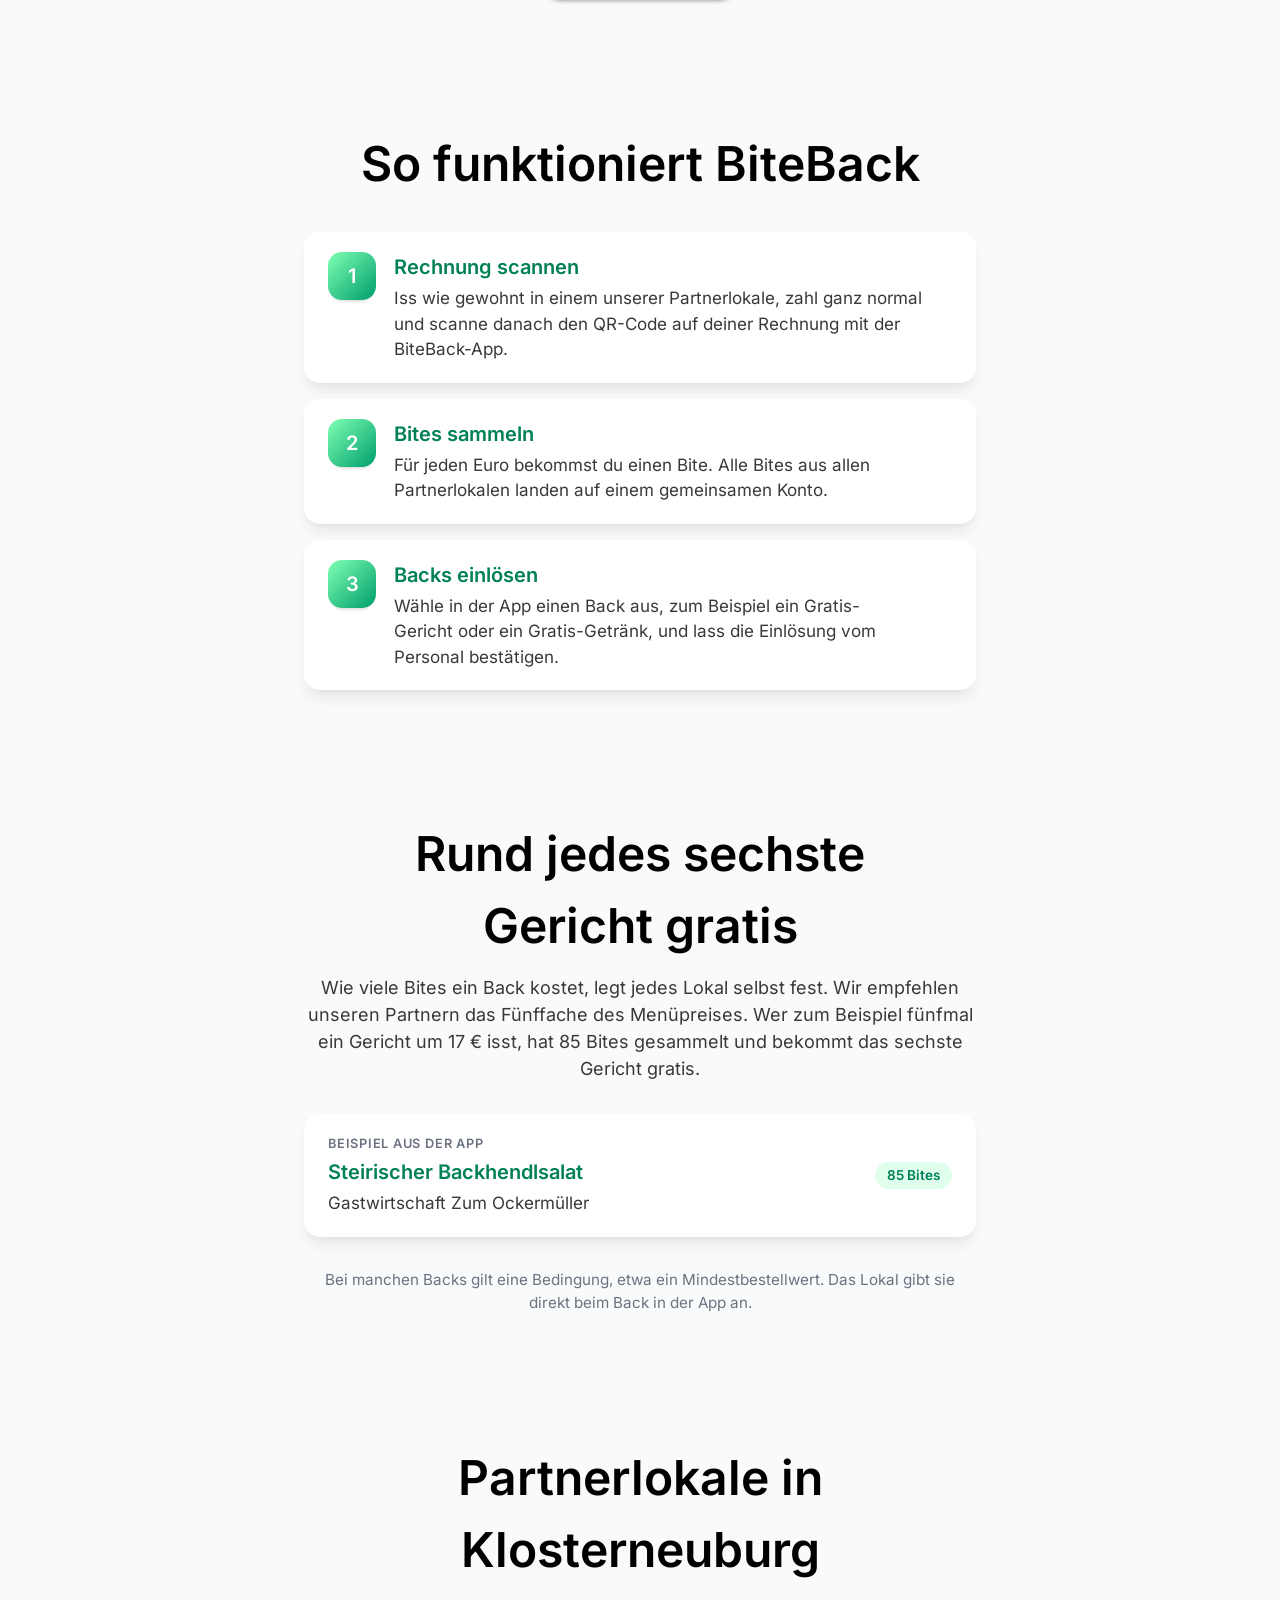
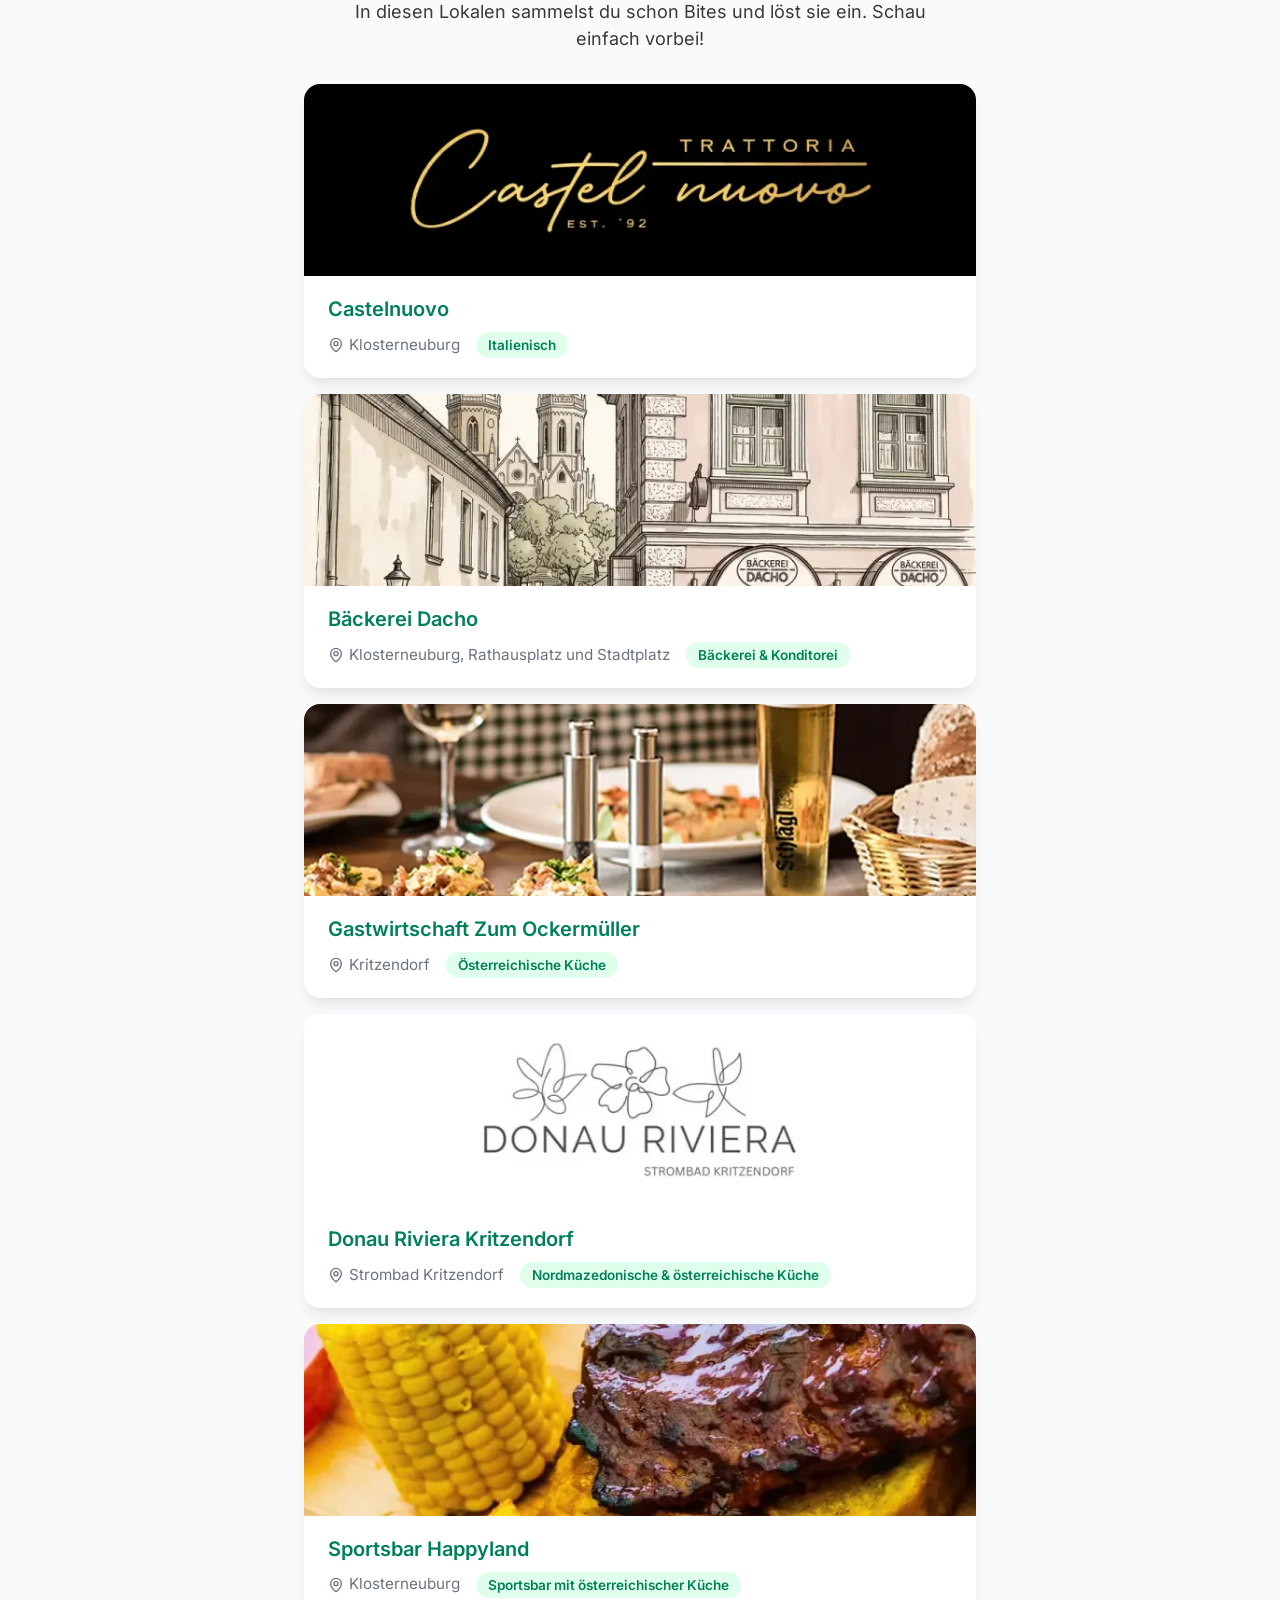
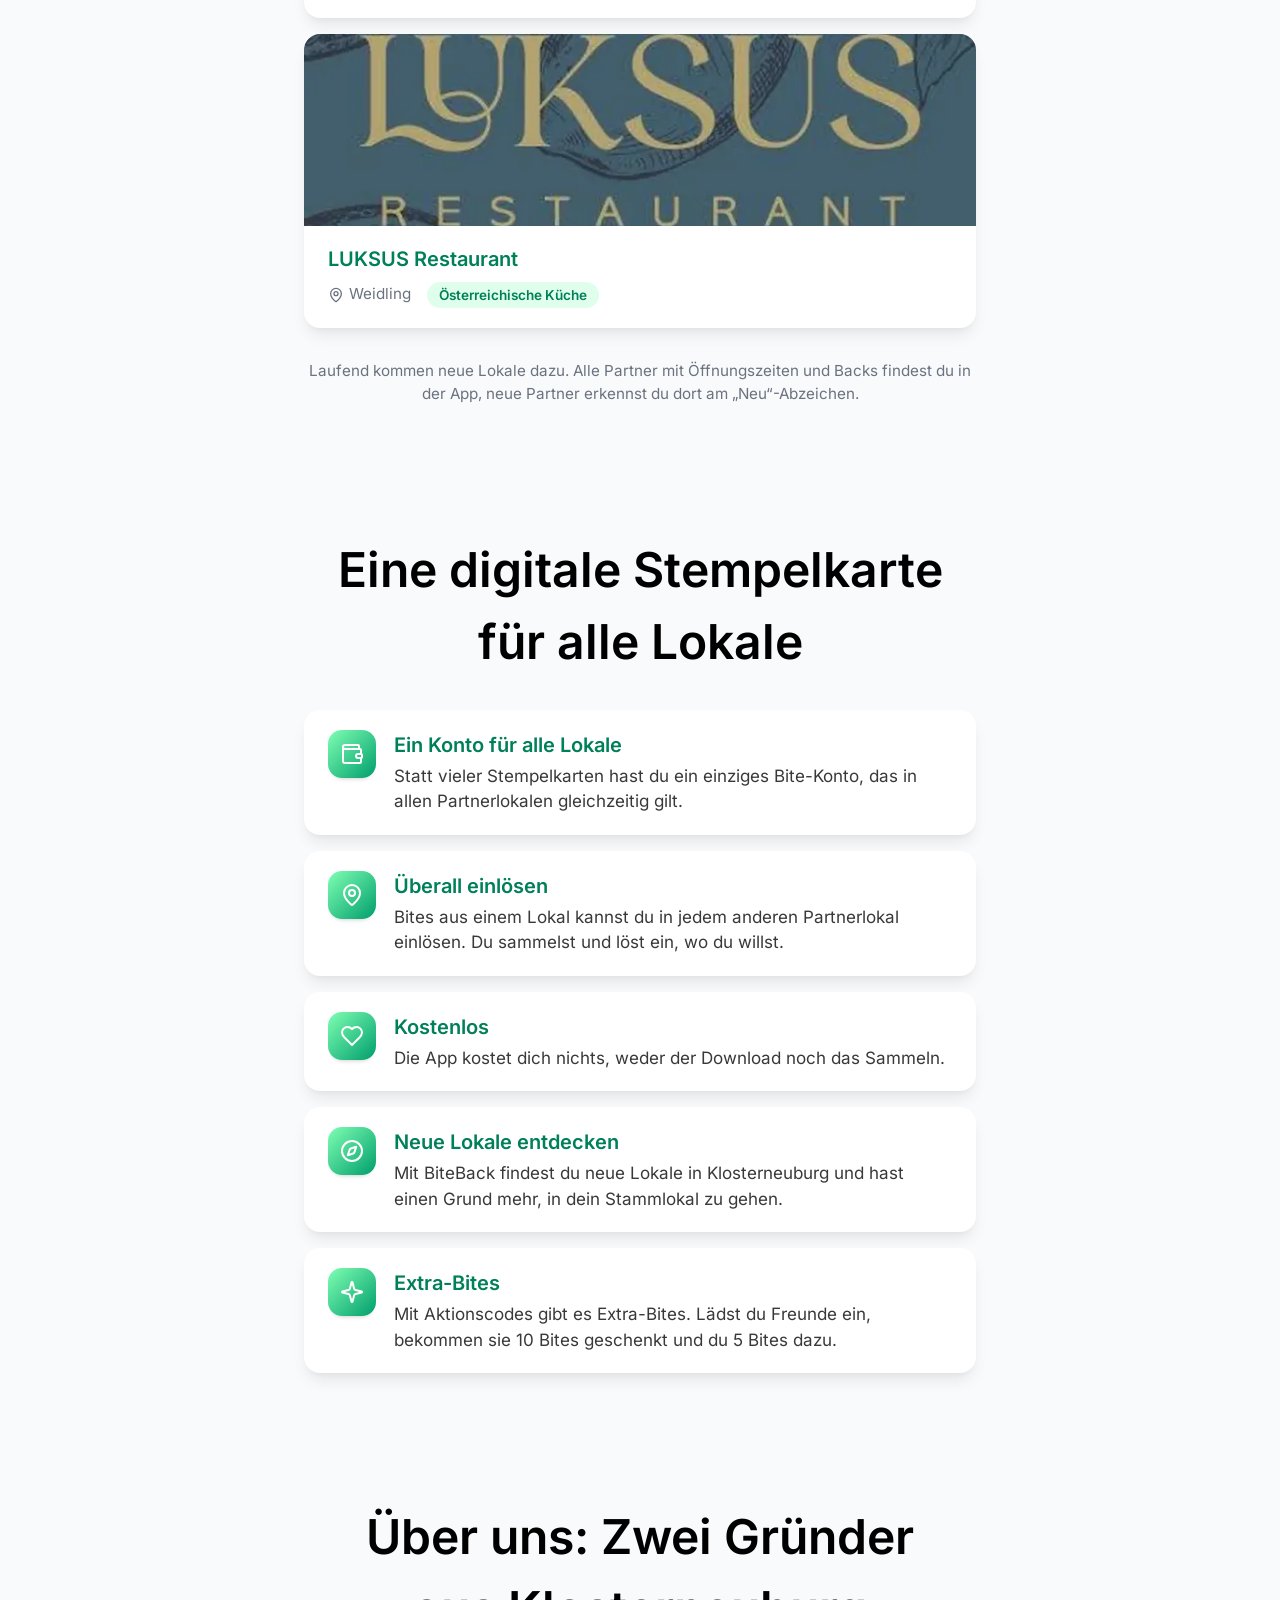
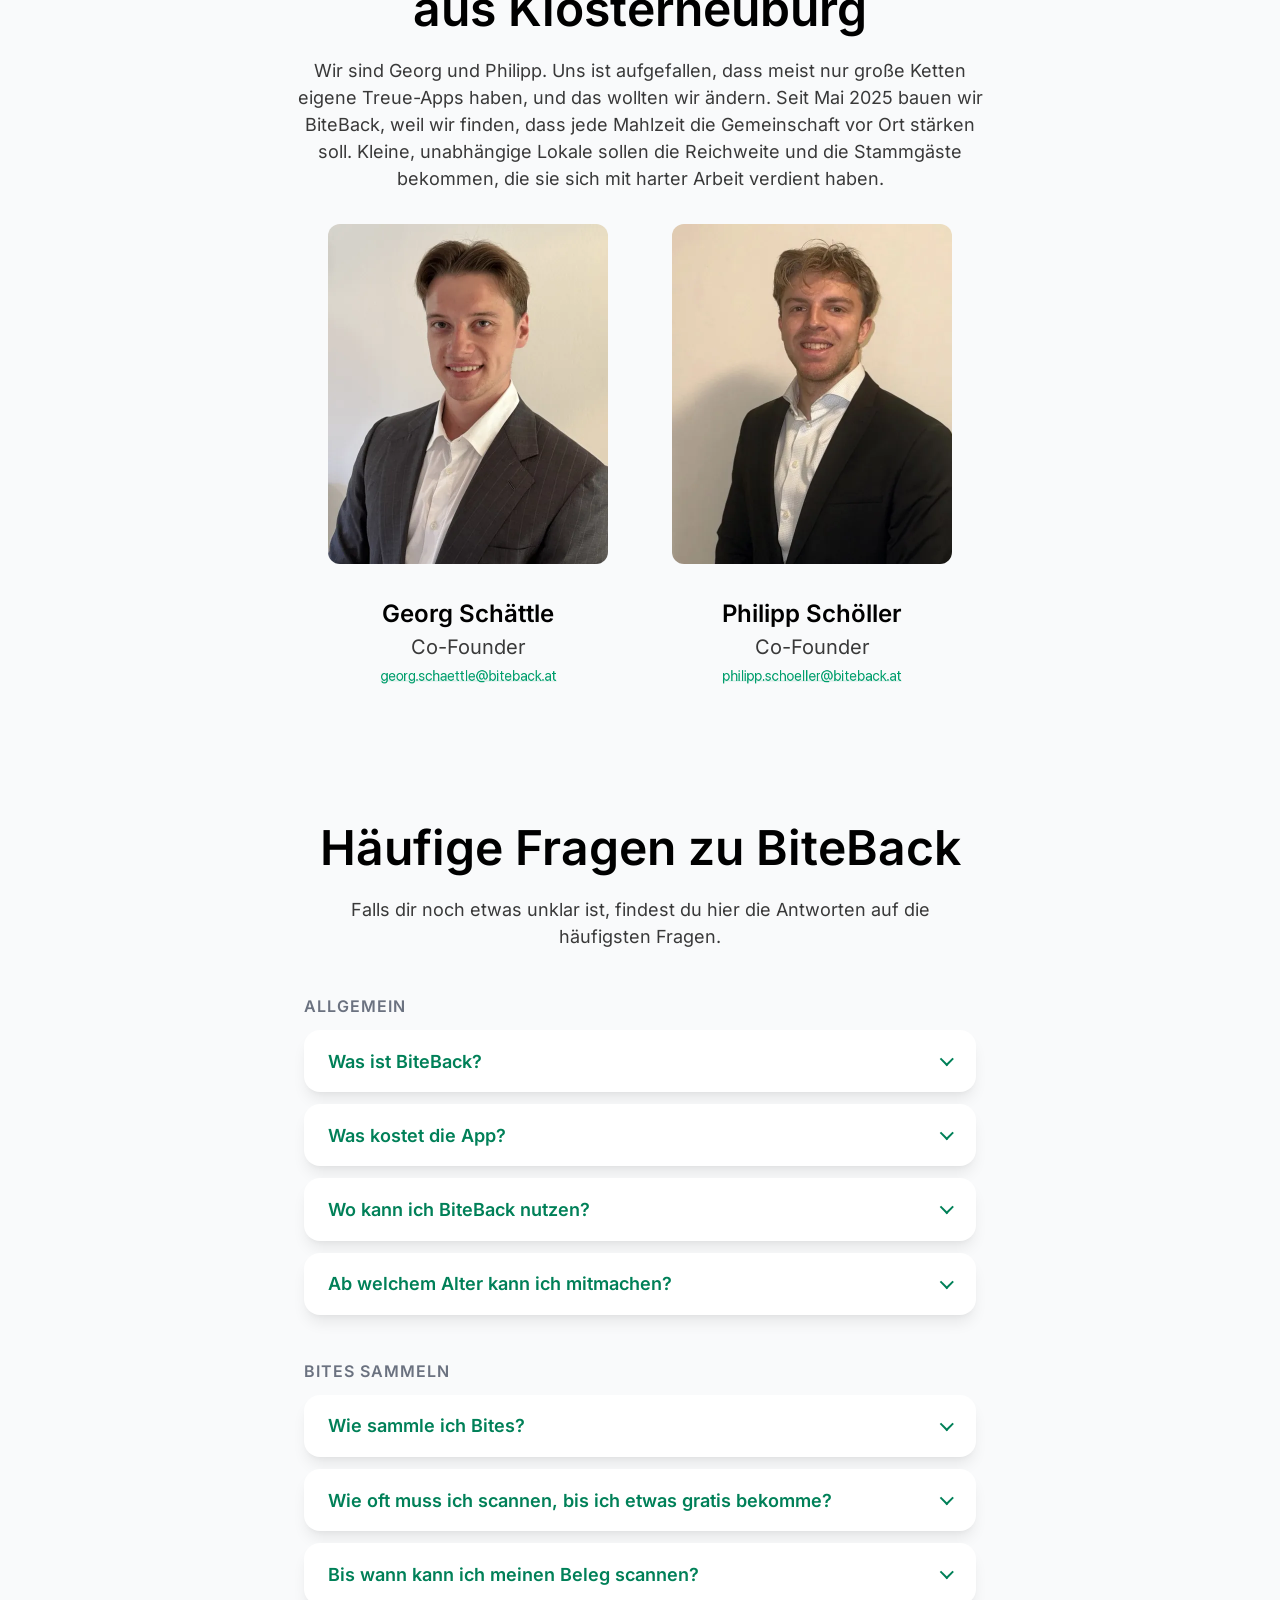
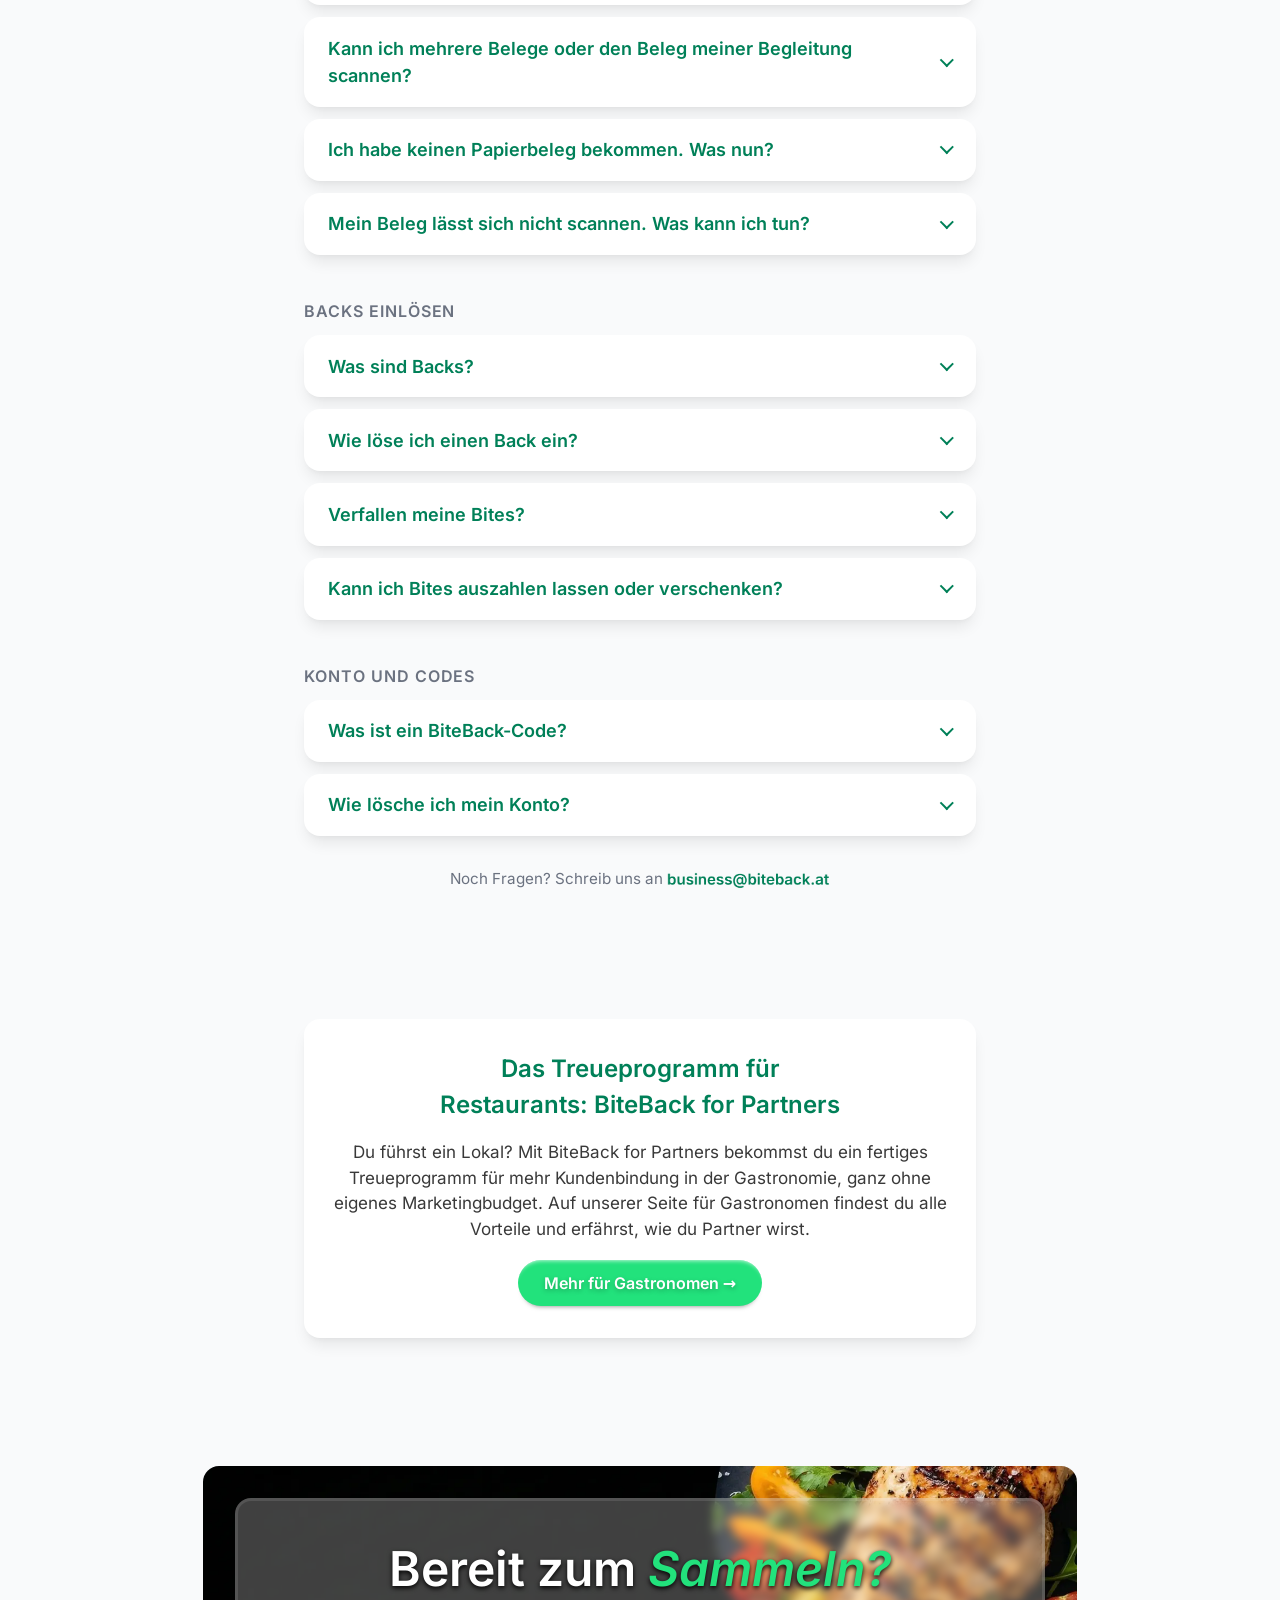
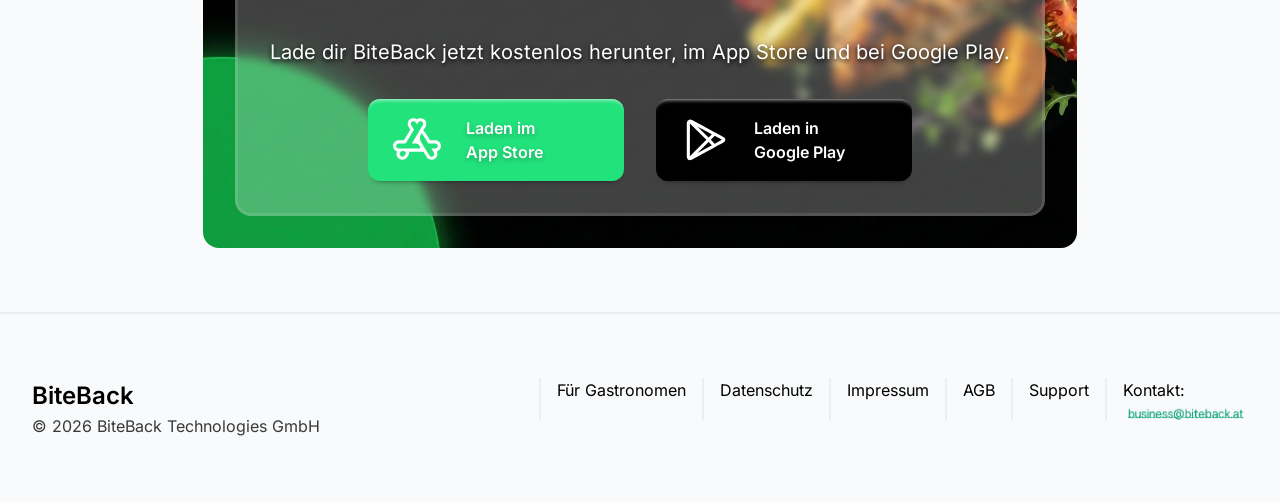
==== commit 5197fdba: "Eissalon Leonardelli von der Website entfernt Co-Authored-By: Claude Opus 5.5 <noreply@anthropic.com" ====
--- a/index.html
+++ b/index.html
@@ -349,7 +349,7 @@
                 <p data-i18n="partners_sub">In diesen Lokalen sammelst du schon Bites und löst sie ein. Schau einfach vorbei!</p>
             </div>
             <div class="tiles">
-                <article class="tile restaurant-tile"><img src="./assets/images/partner/castelnuovo.webp" srcset="./assets/images/partner/castelnuovo-720.webp 720w, ./assets/images/partner/castelnuovo.webp 960w" sizes="(max-width: 600px) calc(100vw - 2rem), 46rem" alt="Castelnuovo" width="960" height="400" loading="lazy" decoding="async"><div class="tile-body"><h3>Castelnuovo</h3><div class="tile-meta"><span class="place"><svg aria-hidden="true"><use href="#i-pin"/></svg>Klosterneuburg</span><span class="pill" data-i18n="cat_italian">Italienisch</span></div></div></article><article class="tile restaurant-tile"><img src="./assets/images/partner/dacho-stadtplatz.webp" srcset="./assets/images/partner/dacho-stadtplatz-720.webp 720w, ./assets/images/partner/dacho-stadtplatz.webp 960w" sizes="(max-width: 600px) calc(100vw - 2rem), 46rem" alt="Bäckerei Dacho" width="960" height="400" loading="lazy" decoding="async"><div class="tile-body"><h3>Bäckerei Dacho</h3><div class="tile-meta"><span class="place"><svg aria-hidden="true"><use href="#i-pin"/></svg>Klosterneuburg, Rathausplatz und Stadtplatz</span><span class="pill" data-i18n="cat_bakery">Bäckerei &amp; Konditorei</span></div></div></article><article class="tile restaurant-tile"><img src="./assets/images/partner/ockermueller.webp" srcset="./assets/images/partner/ockermueller-720.webp 720w, ./assets/images/partner/ockermueller.webp 960w" sizes="(max-width: 600px) calc(100vw - 2rem), 46rem" alt="Gastwirtschaft Zum Ockermüller" width="960" height="400" loading="lazy" decoding="async"><div class="tile-body"><h3>Gastwirtschaft Zum Ockermüller</h3><div class="tile-meta"><span class="place"><svg aria-hidden="true"><use href="#i-pin"/></svg>Kritzendorf</span><span class="pill" data-i18n="cat_austrian">Österreichische Küche</span></div></div></article><article class="tile restaurant-tile"><img src="./assets/images/partner/donau-riviera.webp" srcset="./assets/images/partner/donau-riviera-720.webp 720w, ./assets/images/partner/donau-riviera.webp 960w" sizes="(max-width: 600px) calc(100vw - 2rem), 46rem" alt="Donau Riviera Kritzendorf" width="960" height="400" loading="lazy" decoding="async"><div class="tile-body"><h3>Donau Riviera Kritzendorf</h3><div class="tile-meta"><span class="place"><svg aria-hidden="true"><use href="#i-pin"/></svg>Strombad Kritzendorf</span><span class="pill" data-i18n="cat_macedonian">Nordmazedonische &amp; österreichische Küche</span></div></div></article><article class="tile restaurant-tile"><img src="./assets/images/partner/happyland.webp" srcset="./assets/images/partner/happyland-720.webp 720w, ./assets/images/partner/happyland.webp 960w" sizes="(max-width: 600px) calc(100vw - 2rem), 46rem" alt="Sportsbar Happyland" width="960" height="400" loading="lazy" decoding="async"><div class="tile-body"><h3>Sportsbar Happyland</h3><div class="tile-meta"><span class="place"><svg aria-hidden="true"><use href="#i-pin"/></svg>Klosterneuburg</span><span class="pill" data-i18n="cat_sportsbar">Sportsbar mit österreichischer Küche</span></div></div></article><article class="tile restaurant-tile"><img src="./assets/images/partner/luksus.webp" srcset="./assets/images/partner/luksus-720.webp 720w, ./assets/images/partner/luksus.webp 960w" sizes="(max-width: 600px) calc(100vw - 2rem), 46rem" alt="LUKSUS Restaurant" width="960" height="400" loading="lazy" decoding="async"><div class="tile-body"><h3>LUKSUS Restaurant</h3><div class="tile-meta"><span class="place"><svg aria-hidden="true"><use href="#i-pin"/></svg>Weidling</span><span class="pill" data-i18n="cat_austrian">Österreichische Küche</span></div></div></article><article class="tile restaurant-tile"><img src="./assets/images/partner/leonardelli.webp" srcset="./assets/images/partner/leonardelli-720.webp 720w, ./assets/images/partner/leonardelli.webp 960w" sizes="(max-width: 600px) calc(100vw - 2rem), 46rem" alt="Eissalon Leonardelli" width="960" height="400" loading="lazy" decoding="async"><div class="tile-body"><h3>Eissalon Leonardelli</h3><div class="tile-meta"><span class="place"><svg aria-hidden="true"><use href="#i-pin"/></svg>Klosterneuburg</span><span class="pill" data-i18n="cat_icecream">Eissalon</span></div></div></article>
+                <article class="tile restaurant-tile"><img src="./assets/images/partner/castelnuovo.webp" srcset="./assets/images/partner/castelnuovo-720.webp 720w, ./assets/images/partner/castelnuovo.webp 960w" sizes="(max-width: 600px) calc(100vw - 2rem), 46rem" alt="Castelnuovo" width="960" height="400" loading="lazy" decoding="async"><div class="tile-body"><h3>Castelnuovo</h3><div class="tile-meta"><span class="place"><svg aria-hidden="true"><use href="#i-pin"/></svg>Klosterneuburg</span><span class="pill" data-i18n="cat_italian">Italienisch</span></div></div></article><article class="tile restaurant-tile"><img src="./assets/images/partner/dacho-stadtplatz.webp" srcset="./assets/images/partner/dacho-stadtplatz-720.webp 720w, ./assets/images/partner/dacho-stadtplatz.webp 960w" sizes="(max-width: 600px) calc(100vw - 2rem), 46rem" alt="Bäckerei Dacho" width="960" height="400" loading="lazy" decoding="async"><div class="tile-body"><h3>Bäckerei Dacho</h3><div class="tile-meta"><span class="place"><svg aria-hidden="true"><use href="#i-pin"/></svg>Klosterneuburg, Rathausplatz und Stadtplatz</span><span class="pill" data-i18n="cat_bakery">Bäckerei &amp; Konditorei</span></div></div></article><article class="tile restaurant-tile"><img src="./assets/images/partner/ockermueller.webp" srcset="./assets/images/partner/ockermueller-720.webp 720w, ./assets/images/partner/ockermueller.webp 960w" sizes="(max-width: 600px) calc(100vw - 2rem), 46rem" alt="Gastwirtschaft Zum Ockermüller" width="960" height="400" loading="lazy" decoding="async"><div class="tile-body"><h3>Gastwirtschaft Zum Ockermüller</h3><div class="tile-meta"><span class="place"><svg aria-hidden="true"><use href="#i-pin"/></svg>Kritzendorf</span><span class="pill" data-i18n="cat_austrian">Österreichische Küche</span></div></div></article><article class="tile restaurant-tile"><img src="./assets/images/partner/donau-riviera.webp" srcset="./assets/images/partner/donau-riviera-720.webp 720w, ./assets/images/partner/donau-riviera.webp 960w" sizes="(max-width: 600px) calc(100vw - 2rem), 46rem" alt="Donau Riviera Kritzendorf" width="960" height="400" loading="lazy" decoding="async"><div class="tile-body"><h3>Donau Riviera Kritzendorf</h3><div class="tile-meta"><span class="place"><svg aria-hidden="true"><use href="#i-pin"/></svg>Strombad Kritzendorf</span><span class="pill" data-i18n="cat_macedonian">Nordmazedonische &amp; österreichische Küche</span></div></div></article><article class="tile restaurant-tile"><img src="./assets/images/partner/happyland.webp" srcset="./assets/images/partner/happyland-720.webp 720w, ./assets/images/partner/happyland.webp 960w" sizes="(max-width: 600px) calc(100vw - 2rem), 46rem" alt="Sportsbar Happyland" width="960" height="400" loading="lazy" decoding="async"><div class="tile-body"><h3>Sportsbar Happyland</h3><div class="tile-meta"><span class="place"><svg aria-hidden="true"><use href="#i-pin"/></svg>Klosterneuburg</span><span class="pill" data-i18n="cat_sportsbar">Sportsbar mit österreichischer Küche</span></div></div></article><article class="tile restaurant-tile"><img src="./assets/images/partner/luksus.webp" srcset="./assets/images/partner/luksus-720.webp 720w, ./assets/images/partner/luksus.webp 960w" sizes="(max-width: 600px) calc(100vw - 2rem), 46rem" alt="LUKSUS Restaurant" width="960" height="400" loading="lazy" decoding="async"><div class="tile-body"><h3>LUKSUS Restaurant</h3><div class="tile-meta"><span class="place"><svg aria-hidden="true"><use href="#i-pin"/></svg>Weidling</span><span class="pill" data-i18n="cat_austrian">Österreichische Küche</span></div></div></article>
             </div>
             <p class="small-note" data-i18n="partners_more">Laufend kommen neue Lokale dazu. Alle Partner mit Öffnungszeiten und Backs findest du in der App, neue Partner erkennst du dort am „Neu“-Abzeichen.</p>
         </section>
